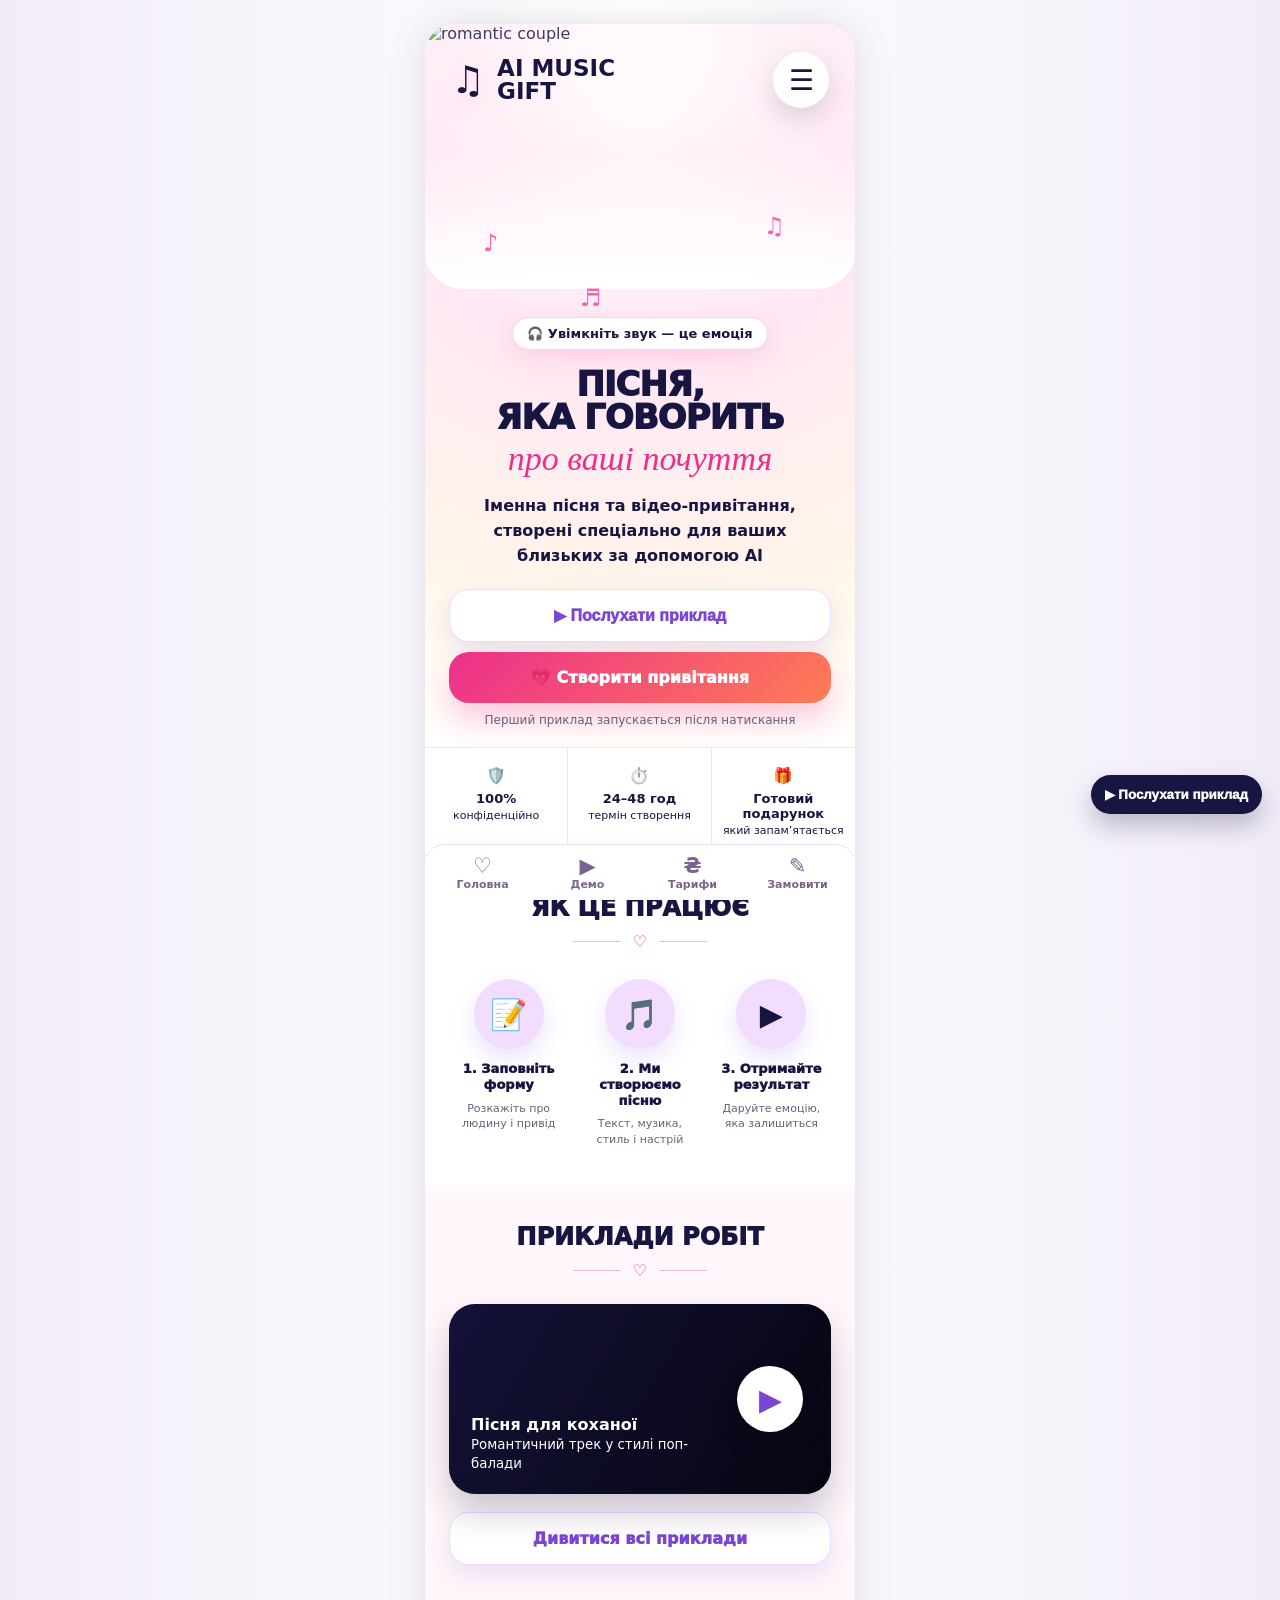
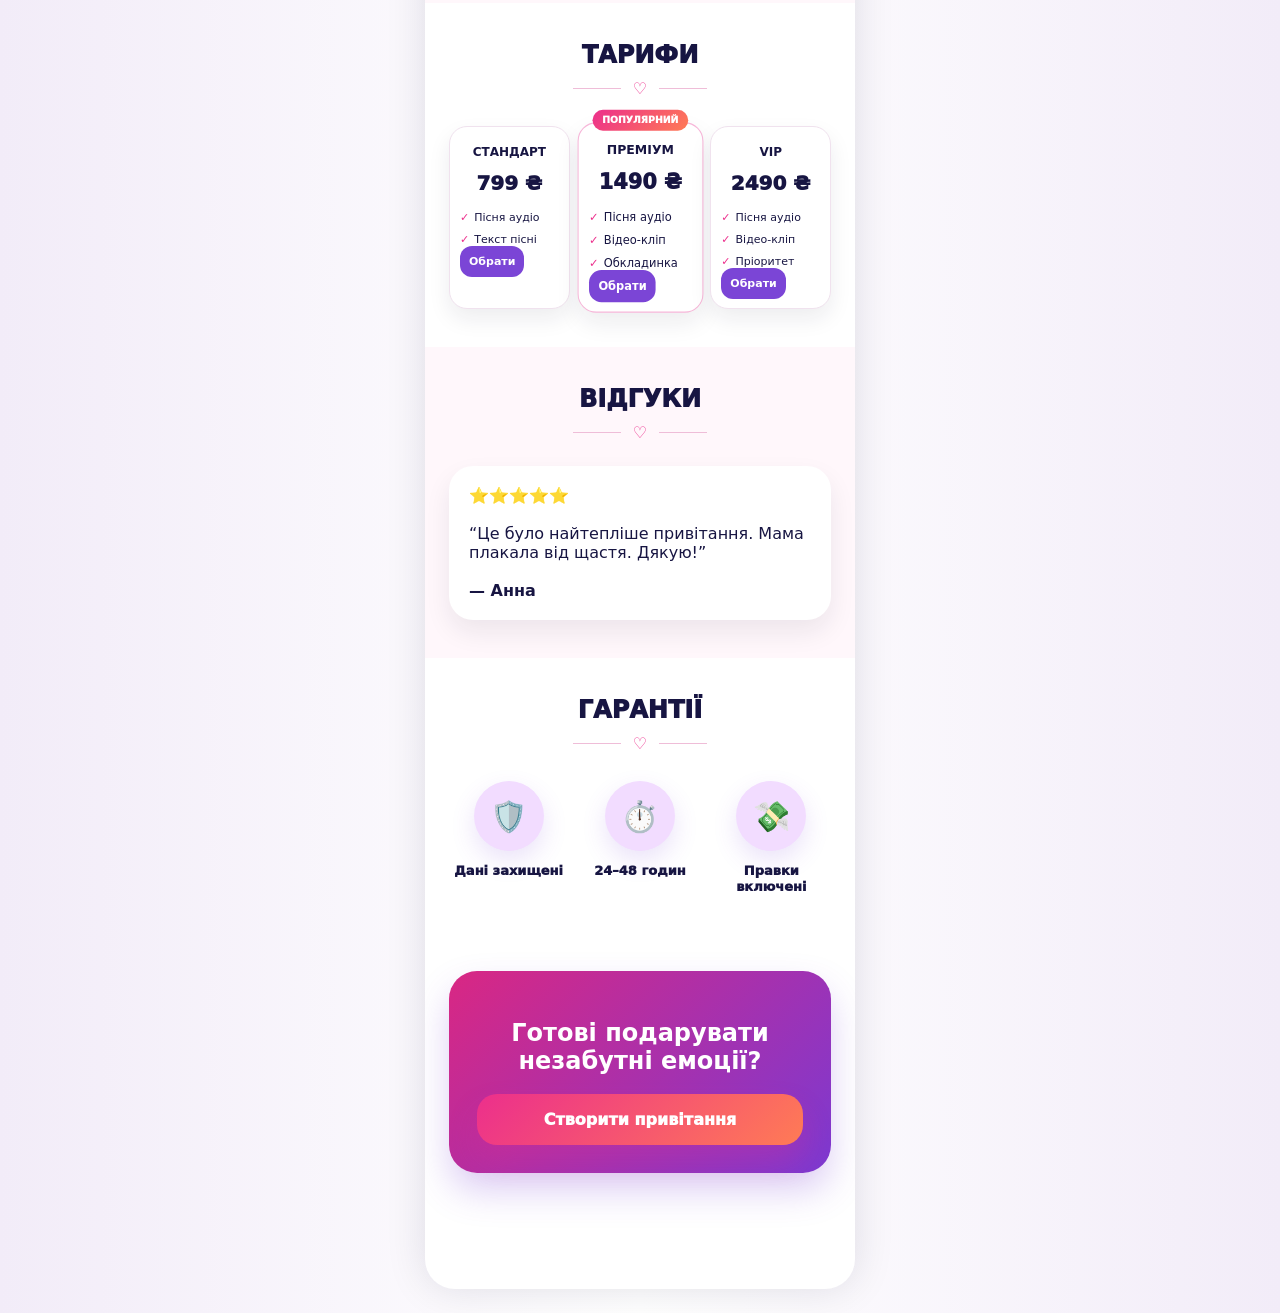
==== index.html @ 791ff34f "Add files via upload" ====
<!doctype html><html lang="uk"><head><meta charset="utf-8"><meta name="viewport" content="width=device-width,initial-scale=1"><title>AI Music Gift — іменні музичні привітання</title><link rel="stylesheet" href="styles.css"></head><body><main class="shell">
<section class="hero"><div class="hero-photo"><img src="https://images.unsplash.com/photo-1516589178581-6cd7833ae3b2?q=80&w=1200&auto=format&fit=crop" alt="romantic couple"></div><div class="top"><div class="logo"><div class="mark">♫</div><div>AI MUSIC<br>GIFT</div></div><button class="menu-btn">☰</button></div><div class="wave"><span class="bar"></span><span class="bar"></span><span class="bar"></span><span class="bar"></span><span class="bar"></span><span class="bar"></span><span class="bar"></span><span class="bar"></span><span class="bar"></span><span class="bar"></span><span class="bar"></span><span class="bar"></span><span class="bar"></span><span class="bar"></span><span class="bar"></span><span class="bar"></span><span class="bar"></span><span class="bar"></span><span class="bar"></span><span class="bar"></span><span class="bar"></span><span class="bar"></span><span class="bar"></span><span class="bar"></span><span class="bar"></span><span class="bar"></span><span class="bar"></span><span class="bar"></span><span class="bar"></span><span class="bar"></span><span class="bar"></span><span class="bar"></span><span class="bar"></span><span class="bar"></span><span class="bar"></span><span class="bar"></span></div><div class="note n1">♪</div><div class="note n2">♫</div><div class="note n3">♬</div><div class="hero-copy"><div class="eyebrow">🎧 Увімкніть звук — це емоція</div><h1>ПІСНЯ,<br>ЯКА ГОВОРИТЬ</h1><div class="script">про ваші почуття</div><p class="lead">Іменна пісня та відео-привітання, створені спеціально для ваших близьких за допомогою AI</p><div class="cta-row"><button class="btn btn-secondary" data-play onclick="playDemo()">▶ Послухати приклад</button><a class="btn btn-primary" href="order.html">💗 Створити привітання</a></div><div class="hint">Перший приклад запускається після натискання</div></div></section>
<section class="benefits"><div class="benefit">🛡️<b>100%</b><span>конфіденційно</span></div><div class="benefit">⏱️<b>24–48 год</b><span>термін створення</span></div><div class="benefit">🎁<b>Готовий подарунок</b><span>який запам’ятається</span></div></section>
<section class="section"><div class="title"><h2>ЯК ЦЕ ПРАЦЮЄ</h2><div class="orn">♡</div></div><div class="steps"><div><div class="icon-bubble">📝</div><div class="small-title">1. Заповніть форму</div><div class="small-text">Розкажіть про людину і привід</div></div><div><div class="icon-bubble">🎵</div><div class="small-title">2. Ми створюємо пісню</div><div class="small-text">Текст, музика, стиль і настрій</div></div><div><div class="icon-bubble">▶️</div><div class="small-title">3. Отримайте результат</div><div class="small-text">Даруйте емоцію, яка залишиться</div></div></div></section>
<section class="section soft"><div class="title"><h2>ПРИКЛАДИ РОБІТ</h2><div class="orn">♡</div></div><div class="demo-card"><div class="demo-img"><button class="play-big" onclick="playDemo()">▶</button><div class="demo-text"><b>Пісня для коханої</b><br><small>Романтичний трек у стилі поп-балади</small></div></div></div><a class="btn btn-secondary" style="margin-top:18px" href="demos.html">Дивитися всі приклади</a></section>
<section class="section"><div class="title"><h2>ТАРИФИ</h2><div class="orn">♡</div></div><div class="cards"><div class="price"><h3>СТАНДАРТ</h3><div class="money">799 ₴</div><ul><li>Пісня аудіо</li><li>Текст пісні</li></ul><a class="mini-btn" href="tariffs.html">Обрати</a></div><div class="price pop"><div class="badge">ПОПУЛЯРНИЙ</div><h3>ПРЕМІУМ</h3><div class="money">1490 ₴</div><ul><li>Пісня аудіо</li><li>Відео-кліп</li><li>Обкладинка</li></ul><a class="mini-btn" href="tariffs.html">Обрати</a></div><div class="price"><h3>VIP</h3><div class="money">2490 ₴</div><ul><li>Пісня аудіо</li><li>Відео-кліп</li><li>Пріоритет</li></ul><a class="mini-btn" href="tariffs.html">Обрати</a></div></div></section>
<section class="section soft"><div class="title"><h2>ВІДГУКИ</h2><div class="orn">♡</div></div><div class="review">⭐️⭐️⭐️⭐️⭐️<br><br>“Це було найтепліше привітання. Мама плакала від щастя. Дякую!”<br><br><b>— Анна</b></div></section>
<section class="section"><div class="title"><h2>ГАРАНТІЇ</h2><div class="orn">♡</div></div><div class="steps"><div><div class="icon-bubble">🛡️</div><div class="small-title">Дані захищені</div></div><div><div class="icon-bubble">⏱️</div><div class="small-title">24–48 годин</div></div><div><div class="icon-bubble">💸</div><div class="small-title">Правки включені</div></div></div></section>
<section class="section"><div class="final"><h2>Готові подарувати незабутні емоції?</h2><a class="btn btn-primary" href="order.html">Створити привітання</a></div></section>
<nav class="bottom-nav"><a href="index.html"><b>♡</b>Головна</a><a href="demos.html"><b>▶</b>Демо</a><a href="tariffs.html"><b>₴</b>Тарифи</a><a href="order.html"><b>✎</b>Замовити</a></nav><button class="speaker" data-play onclick="playDemo()">▶ Послухати приклад</button></main><script src="app.js"></script></body></html>
---- styles.css ----
:root{
  --ink:#171542;--muted:#66617c;--pink:#ec2f8c;--violet:#7b45d6;--orange:#ff7b55;--bg:#fff7fb;--soft:#f6e9ff;
}
*{box-sizing:border-box} body{margin:0;font-family:Inter,system-ui,-apple-system,Segoe UI,Roboto,Arial,sans-serif;background:#f4eef7;color:var(--ink)}
a{text-decoration:none;color:inherit}.shell{max-width:430px;margin:0 auto;background:#fff;min-height:100vh;box-shadow:0 0 40px rgba(20,20,50,.12);position:relative;overflow:hidden;padding-bottom:78px}.top{position:absolute;top:0;left:0;right:0;z-index:5;display:flex;align-items:center;justify-content:space-between;padding:28px 26px}.logo{display:flex;gap:12px;align-items:center;font-weight:900;font-size:23px;line-height:1.02}.logo .mark{font-size:38px;filter:drop-shadow(0 6px 12px rgba(236,47,140,.25))}.menu-btn,.circle-btn{border:0;background:rgba(255,255,255,.92);height:56px;width:56px;border-radius:50%;box-shadow:0 10px 28px rgba(35,20,70,.16);font-size:28px;color:var(--ink)}.hero{position:relative;min-height:620px;overflow:hidden;background:radial-gradient(circle at 50% 10%,#fff 0,#ffe7f4 38%,#fff7e9 76%,#fff 100%)}.hero-photo{height:265px;position:relative;overflow:hidden;border-bottom-left-radius:38px;border-bottom-right-radius:38px}.hero-photo img{width:100%;height:100%;object-fit:cover;object-position:center;display:block;filter:saturate(1.06) contrast(.98)}.hero-photo:after{content:"";position:absolute;inset:0;background:linear-gradient(to bottom,rgba(255,255,255,.15),rgba(255,230,244,.28),#fff 96%)}.hero-copy{position:relative;z-index:3;text-align:center;padding:28px 24px 20px}.eyebrow{display:inline-flex;gap:8px;align-items:center;background:#fff;border:1px solid #f4d4e8;border-radius:999px;padding:8px 14px;font-weight:800;font-size:13px;box-shadow:0 8px 22px rgba(236,47,140,.12)}h1{font-size:34px;line-height:.98;margin:18px 0 0;font-weight:950;letter-spacing:-1px}.script{font-family:Georgia,serif;font-style:italic;font-size:34px;color:var(--pink);line-height:1.05;margin-top:6px}.lead{font-size:16px;line-height:1.55;font-weight:750;margin:18px 0 0}.cta-row{display:grid;grid-template-columns:1fr;gap:10px;margin-top:20px}.btn{border:0;border-radius:20px;padding:16px 18px;font-weight:950;font-size:16px;display:flex;align-items:center;justify-content:center;gap:10px;box-shadow:0 16px 30px rgba(236,47,140,.24);cursor:pointer}.btn-primary{background:linear-gradient(135deg,var(--pink),var(--orange));color:#fff}.btn-secondary{background:#fff;color:var(--violet);border:1px solid #efd9ff;box-shadow:0 10px 24px rgba(123,69,214,.14)}.hint{font-size:12px;color:var(--muted);margin-top:10px}.wave{position:absolute;left:28px;right:28px;top:235px;height:48px;z-index:2;opacity:.65}.bar{display:inline-block;width:3px;margin:0 3px;border-radius:8px;background:linear-gradient(var(--orange),var(--pink));animation:pulse 1.15s ease-in-out infinite;vertical-align:middle}.bar:nth-child(2n){animation-delay:.12s}.bar:nth-child(3n){animation-delay:.22s}.bar:nth-child(4n){animation-delay:.32s}@keyframes pulse{0%,100%{height:12px;opacity:.45}50%{height:44px;opacity:1}}.note{position:absolute;z-index:2;color:var(--pink);font-size:24px;opacity:.72;animation:float 4.8s ease-in-out infinite}.n1{left:58px;top:205px}.n2{right:70px;top:188px;animation-delay:1s}.n3{left:155px;top:260px;animation-delay:1.8s}@keyframes float{0%,100%{transform:translateY(0) rotate(-6deg)}50%{transform:translateY(-18px) rotate(7deg)}}.benefits{display:grid;grid-template-columns:repeat(3,1fr);border-top:1px solid #f3e3ee;border-bottom:1px solid #f3e3ee;background:#fff}.benefit{text-align:center;padding:18px 8px;border-right:1px solid #f3e3ee}.benefit:last-child{border-right:0}.benefit b{display:block;font-size:13px;margin-top:6px}.benefit span{display:block;font-size:11px;line-height:1.25;margin-top:3px}.section{padding:38px 24px}.soft{background:var(--bg)}.title{text-align:center}.title h2{font-size:24px;margin:0;font-weight:950}.orn{display:flex;align-items:center;justify-content:center;gap:12px;color:var(--pink);margin-top:10px}.orn:before,.orn:after{content:"";height:1px;width:48px;background:#efbdd8}.steps{display:grid;grid-template-columns:repeat(3,1fr);gap:12px;margin-top:28px;text-align:center}.icon-bubble{width:70px;height:70px;border-radius:50%;display:flex;align-items:center;justify-content:center;background:#f2dcff;margin:0 auto 12px;font-size:30px;box-shadow:0 10px 24px rgba(123,69,214,.15)}.small-title{font-size:13px;font-weight:950;line-height:1.2}.small-text{font-size:11px;line-height:1.42;color:var(--muted);margin-top:8px}.demo-card{margin-top:24px;border-radius:26px;overflow:hidden;background:#171542;color:#fff;box-shadow:0 18px 34px rgba(20,20,50,.22);position:relative}.demo-img{height:190px;background:linear-gradient(120deg,rgba(0,0,0,.15),rgba(0,0,0,.75)),url('https://images.unsplash.com/photo-1519741497674-611481863552?q=80&w=1200&auto=format&fit=crop');background-size:cover;background-position:center;position:relative}.play-big{position:absolute;right:28px;top:62px;height:66px;width:66px;border:0;border-radius:50%;background:#fff;color:var(--violet);font-size:30px;box-shadow:0 12px 25px rgba(0,0,0,.22)}.demo-text{position:absolute;left:22px;right:110px;bottom:22px}.cards{display:grid;grid-template-columns:repeat(3,1fr);gap:10px;margin-top:28px}.price{position:relative;background:#fff;border:1px solid #f0e2ee;border-radius:18px;padding:18px 10px;box-shadow:0 10px 22px rgba(20,20,50,.08);font-size:11px}.price.pop{transform:scale(1.04);border-color:#f7b7d9}.badge{position:absolute;top:-13px;left:50%;transform:translateX(-50%);background:linear-gradient(135deg,var(--pink),var(--orange));color:#fff;border-radius:999px;padding:5px 9px;font-size:9px;font-weight:950}.price h3{font-size:12px;text-align:center;margin:0 0 12px}.money{text-align:center;font-weight:950;font-size:20px;margin-bottom:16px}.price ul{padding:0;margin:0;list-style:none}.price li{margin:9px 0}.price li:before{content:'✓';color:var(--pink);font-weight:900;margin-right:5px}.mini-btn{width:100%;border:0;border-radius:12px;background:var(--violet);color:#fff;padding:9px;margin-top:14px;font-weight:850}.review{background:#fff;border-radius:24px;padding:20px;box-shadow:0 12px 26px rgba(20,20,50,.08);margin-top:24px}.final{border-radius:28px;background:linear-gradient(135deg,#d92783,#7c39d1);color:#fff;text-align:center;padding:28px;box-shadow:0 18px 35px rgba(123,69,214,.25)}.bottom-nav{position:fixed;left:50%;bottom:0;transform:translateX(-50%);width:min(430px,100%);display:grid;grid-template-columns:repeat(4,1fr);gap:2px;background:rgba(255,255,255,.94);backdrop-filter:blur(12px);border-top:1px solid #f0d9e8;z-index:10;padding:9px 6px}.bottom-nav a{text-align:center;color:#7b638f;font-size:11px;font-weight:800}.bottom-nav b{display:block;font-size:21px}.page-head{padding:26px 22px 16px;background:linear-gradient(135deg,#fff,#fff0f7);border-bottom:1px solid #f4dce9}.back{display:inline-flex;align-items:center;gap:8px;font-weight:950;color:var(--violet);margin-bottom:16px}.page-title{font-size:28px;line-height:1.05;font-weight:950;margin:0}.form{padding:24px}.field{margin-bottom:16px}.label{display:block;font-weight:900;margin-bottom:8px}.input,.select,.textarea{width:100%;border:1px solid #ecd8e8;border-radius:18px;padding:15px;background:#fff;font-size:15px;color:var(--ink);outline:none}.textarea{min-height:96px;resize:vertical}.option-grid{display:grid;grid-template-columns:1fr 1fr;gap:12px}.option{border:1px solid #efd9ff;border-radius:20px;padding:18px;background:#fff;box-shadow:0 8px 20px rgba(20,20,50,.06);font-weight:900}.option:hover,.option:focus{border-color:var(--pink)}.upload-box{border:2px dashed #e5c6ec;border-radius:24px;background:#fff7fb;padding:30px;text-align:center}.pay-box{background:#fff;border-radius:24px;padding:22px;box-shadow:0 12px 26px rgba(20,20,50,.08);margin:18px 0}.success{min-height:100vh;display:flex;align-items:center;justify-content:center;text-align:center;padding:34px}.success-card{background:#fff;border-radius:30px;padding:34px 24px;box-shadow:0 18px 34px rgba(20,20,50,.12)}.speaker{position:fixed;right:18px;bottom:86px;z-index:20;border:0;background:#171542;color:#fff;border-radius:999px;padding:12px 14px;font-weight:950;box-shadow:0 12px 25px rgba(23,21,66,.25)}
@media(min-width:760px){body{background:linear-gradient(90deg,#f2ecf8,#fff,#f2ecf8)}.shell{margin:24px auto;border-radius:30px;min-height:calc(100vh - 48px)}.bottom-nav{border-radius:20px 20px 0 0}.hero{min-height:600px}}
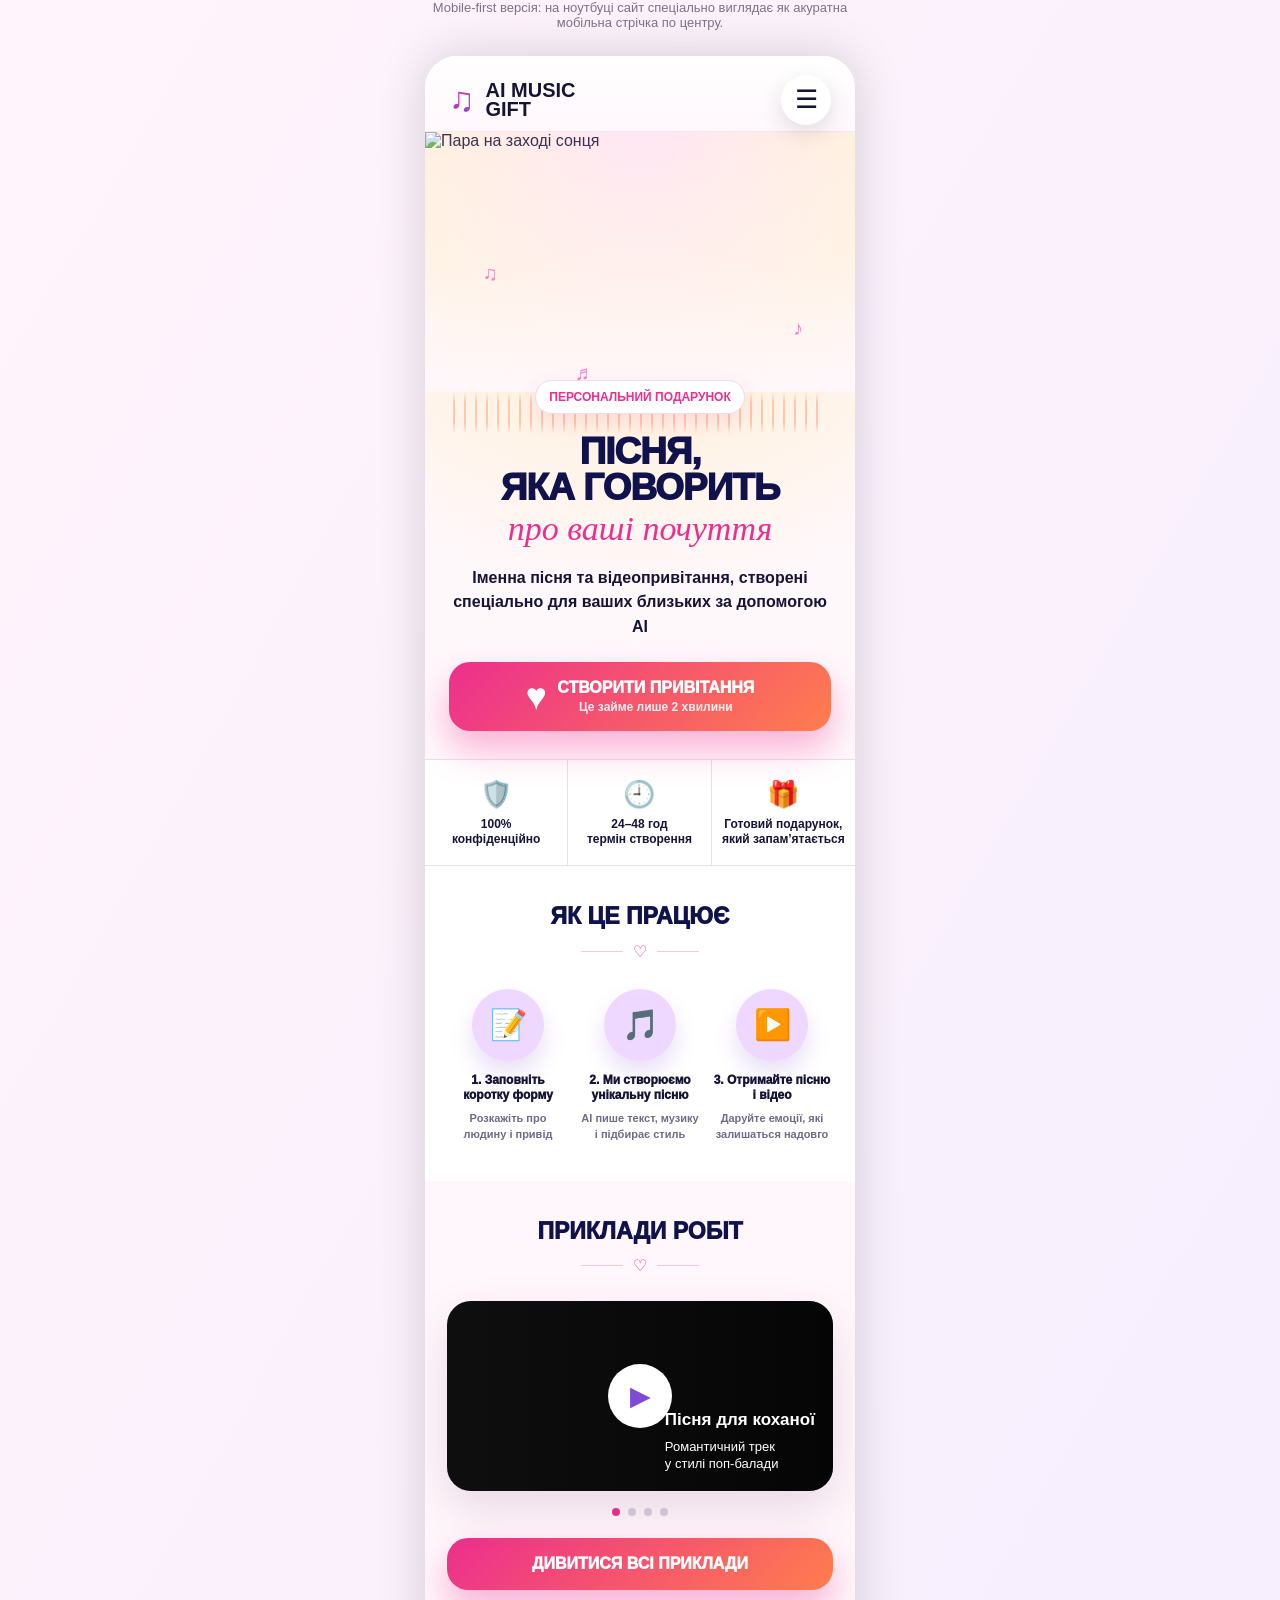
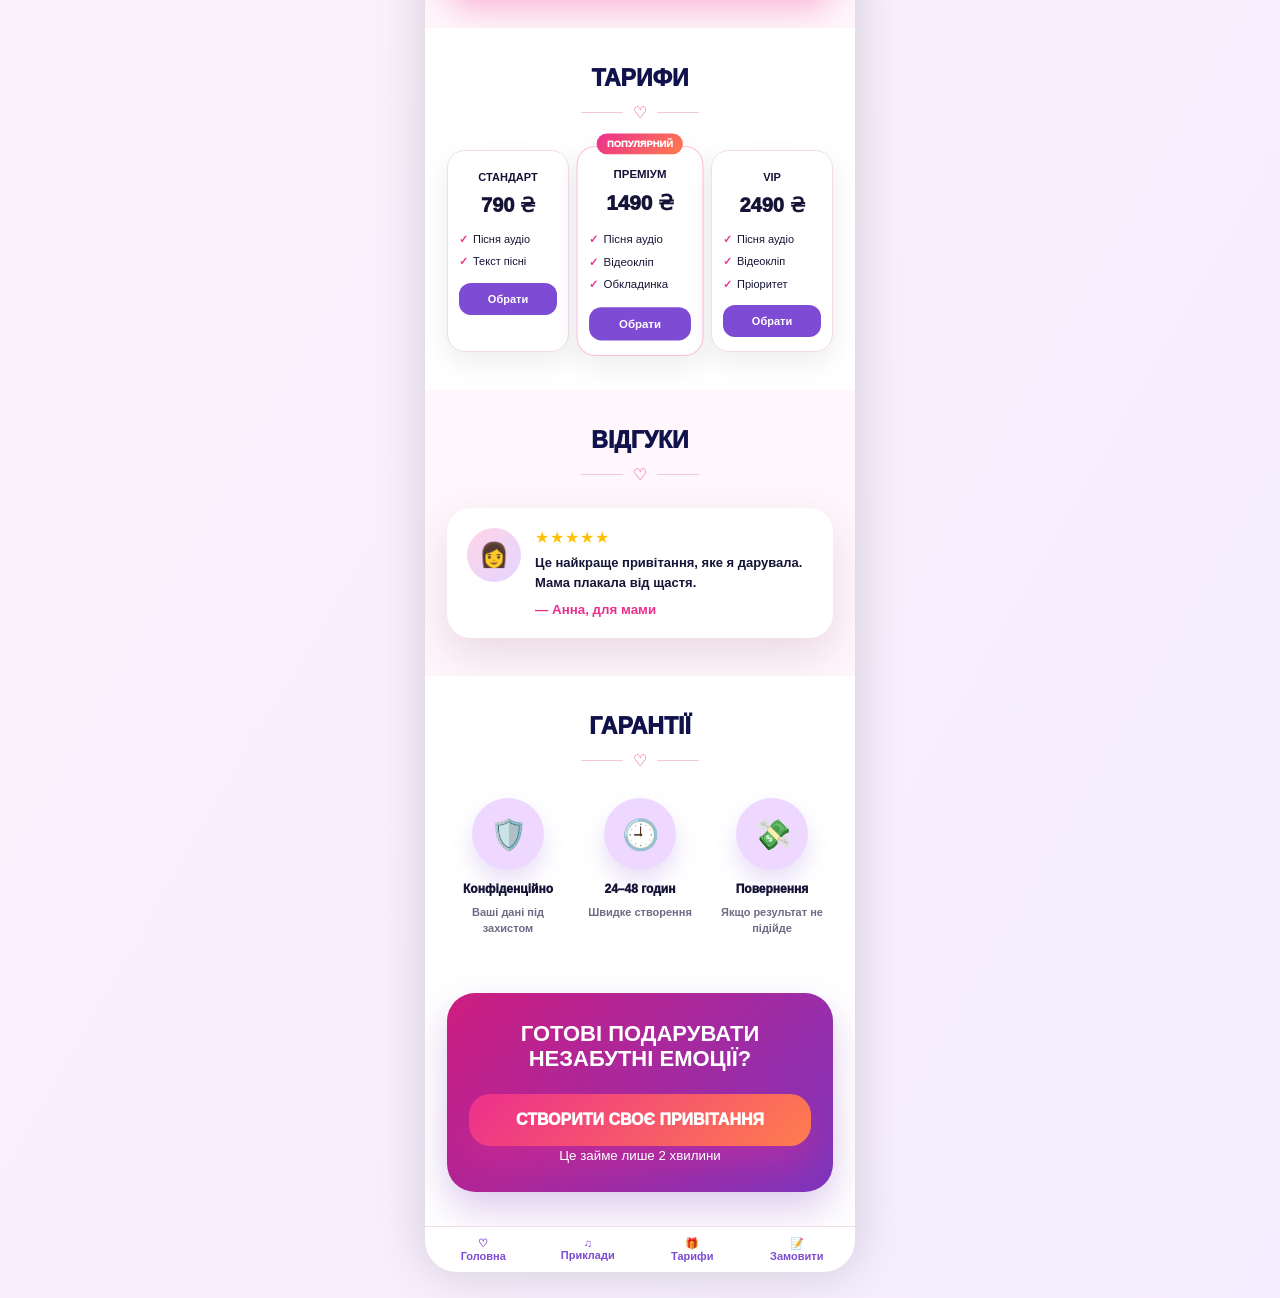
==== commit fd3229d1: "Add files via upload" ====
--- a/index.html
+++ b/index.html
@@ -1,10 +1 @@
-<!doctype html><html lang="uk"><head><meta charset="utf-8"><meta name="viewport" content="width=device-width,initial-scale=1"><title>AI Music Gift — іменні музичні привітання</title><link rel="stylesheet" href="styles.css"></head><body><main class="shell">
-<section class="hero"><div class="hero-photo"><img src="https://images.unsplash.com/photo-1516589178581-6cd7833ae3b2?q=80&w=1200&auto=format&fit=crop" alt="romantic couple"></div><div class="top"><div class="logo"><div class="mark">♫</div><div>AI MUSIC<br>GIFT</div></div><button class="menu-btn">☰</button></div><div class="wave"><span class="bar"></span><span class="bar"></span><span class="bar"></span><span class="bar"></span><span class="bar"></span><span class="bar"></span><span class="bar"></span><span class="bar"></span><span class="bar"></span><span class="bar"></span><span class="bar"></span><span class="bar"></span><span class="bar"></span><span class="bar"></span><span class="bar"></span><span class="bar"></span><span class="bar"></span><span class="bar"></span><span class="bar"></span><span class="bar"></span><span class="bar"></span><span class="bar"></span><span class="bar"></span><span class="bar"></span><span class="bar"></span><span class="bar"></span><span class="bar"></span><span class="bar"></span><span class="bar"></span><span class="bar"></span><span class="bar"></span><span class="bar"></span><span class="bar"></span><span class="bar"></span><span class="bar"></span><span class="bar"></span></div><div class="note n1">♪</div><div class="note n2">♫</div><div class="note n3">♬</div><div class="hero-copy"><div class="eyebrow">🎧 Увімкніть звук — це емоція</div><h1>ПІСНЯ,<br>ЯКА ГОВОРИТЬ</h1><div class="script">про ваші почуття</div><p class="lead">Іменна пісня та відео-привітання, створені спеціально для ваших близьких за допомогою AI</p><div class="cta-row"><button class="btn btn-secondary" data-play onclick="playDemo()">▶ Послухати приклад</button><a class="btn btn-primary" href="order.html">💗 Створити привітання</a></div><div class="hint">Перший приклад запускається після натискання</div></div></section>
-<section class="benefits"><div class="benefit">🛡️<b>100%</b><span>конфіденційно</span></div><div class="benefit">⏱️<b>24–48 год</b><span>термін створення</span></div><div class="benefit">🎁<b>Готовий подарунок</b><span>який запам’ятається</span></div></section>
-<section class="section"><div class="title"><h2>ЯК ЦЕ ПРАЦЮЄ</h2><div class="orn">♡</div></div><div class="steps"><div><div class="icon-bubble">📝</div><div class="small-title">1. Заповніть форму</div><div class="small-text">Розкажіть про людину і привід</div></div><div><div class="icon-bubble">🎵</div><div class="small-title">2. Ми створюємо пісню</div><div class="small-text">Текст, музика, стиль і настрій</div></div><div><div class="icon-bubble">▶️</div><div class="small-title">3. Отримайте результат</div><div class="small-text">Даруйте емоцію, яка залишиться</div></div></div></section>
-<section class="section soft"><div class="title"><h2>ПРИКЛАДИ РОБІТ</h2><div class="orn">♡</div></div><div class="demo-card"><div class="demo-img"><button class="play-big" onclick="playDemo()">▶</button><div class="demo-text"><b>Пісня для коханої</b><br><small>Романтичний трек у стилі поп-балади</small></div></div></div><a class="btn btn-secondary" style="margin-top:18px" href="demos.html">Дивитися всі приклади</a></section>
-<section class="section"><div class="title"><h2>ТАРИФИ</h2><div class="orn">♡</div></div><div class="cards"><div class="price"><h3>СТАНДАРТ</h3><div class="money">799 ₴</div><ul><li>Пісня аудіо</li><li>Текст пісні</li></ul><a class="mini-btn" href="tariffs.html">Обрати</a></div><div class="price pop"><div class="badge">ПОПУЛЯРНИЙ</div><h3>ПРЕМІУМ</h3><div class="money">1490 ₴</div><ul><li>Пісня аудіо</li><li>Відео-кліп</li><li>Обкладинка</li></ul><a class="mini-btn" href="tariffs.html">Обрати</a></div><div class="price"><h3>VIP</h3><div class="money">2490 ₴</div><ul><li>Пісня аудіо</li><li>Відео-кліп</li><li>Пріоритет</li></ul><a class="mini-btn" href="tariffs.html">Обрати</a></div></div></section>
-<section class="section soft"><div class="title"><h2>ВІДГУКИ</h2><div class="orn">♡</div></div><div class="review">⭐️⭐️⭐️⭐️⭐️<br><br>“Це було найтепліше привітання. Мама плакала від щастя. Дякую!”<br><br><b>— Анна</b></div></section>
-<section class="section"><div class="title"><h2>ГАРАНТІЇ</h2><div class="orn">♡</div></div><div class="steps"><div><div class="icon-bubble">🛡️</div><div class="small-title">Дані захищені</div></div><div><div class="icon-bubble">⏱️</div><div class="small-title">24–48 годин</div></div><div><div class="icon-bubble">💸</div><div class="small-title">Правки включені</div></div></div></section>
-<section class="section"><div class="final"><h2>Готові подарувати незабутні емоції?</h2><a class="btn btn-primary" href="order.html">Створити привітання</a></div></section>
-<nav class="bottom-nav"><a href="index.html"><b>♡</b>Головна</a><a href="demos.html"><b>▶</b>Демо</a><a href="tariffs.html"><b>₴</b>Тарифи</a><a href="order.html"><b>✎</b>Замовити</a></nav><button class="speaker" data-play onclick="playDemo()">▶ Послухати приклад</button></main><script src="app.js"></script></body></html>
+<!doctype html><html lang="uk"><head><meta charset="utf-8"><meta name="viewport" content="width=device-width,initial-scale=1"><title>AI Music Gift — іменні музичні привітання</title><link rel="stylesheet" href="styles.css"></head><body><div class="desktop-note">Mobile-first версія: на ноутбуці сайт спеціально виглядає як акуратна мобільна стрічка по центру.</div><main class="phone"><header class="topbar"><a class="brand" href="index.html"><span class="note">♫</span><span>AI MUSIC<br>GIFT</span></a><button class="menu">☰</button></header><section class="hero"><div class="hero-img"><img src="https://images.unsplash.com/photo-1516589178581-6cd7833ae3b2?q=80&w=1200&auto=format&fit=crop" alt="Пара на заході сонця"></div><div class="wave"></div><span class="music m1">♫</span><span class="music m2">♪</span><span class="music m3">♬</span><div class="hero-content"><span class="kicker">персональний подарунок</span><h1 class="h1">ПІСНЯ,<br>ЯКА ГОВОРИТЬ</h1><div class="script">про ваші почуття</div><p class="subtitle">Іменна пісня та відеопривітання, створені спеціально для ваших близьких за допомогою AI</p><a class="cta" href="order.html"><span class="heart">♥</span><span>Створити привітання<small>Це займе лише 2 хвилини</small></span></a></div></section><section class="benefits"><div class="benefit"><span class="ico">🛡️</span><b>100%</b><br>конфіденційно</div><div class="benefit"><span class="ico">🕘</span><b>24–48 год</b><br>термін створення</div><div class="benefit"><span class="ico">🎁</span><b>Готовий подарунок,</b><br>який запам’ятається</div></section><section class="section"><h2 class="title">ЯК ЦЕ ПРАЦЮЄ</h2><div class="divider">♡</div><div class="steps"><div class="step"><div class="bubble">📝</div><h3>1. Заповніть коротку форму</h3><p>Розкажіть про людину і привід</p></div><div class="step"><div class="bubble">🎵</div><h3>2. Ми створюємо унікальну пісню</h3><p>AI пише текст, музику і підбирає стиль</p></div><div class="step"><div class="bubble">▶️</div><h3>3. Отримайте пісню і відео</h3><p>Даруйте емоції, які залишаться надовго</p></div></div></section><section class="section alt"><h2 class="title">ПРИКЛАДИ РОБІТ</h2><div class="divider">♡</div><div class="video-card"><div class="video-thumb" style="background-image:url('https://images.unsplash.com/photo-1519741497674-611481863552?q=80&w=1200&auto=format&fit=crop')"><button class="play">▶</button><div class="video-text"><b>Пісня для коханої</b><span>Романтичний трек<br>у стилі поп-балади</span></div></div></div><div class="dots"><span></span><span></span><span></span><span></span></div><a class="cta" href="demos.html">Дивитися всі приклади</a></section><section class="section"><h2 class="title">ТАРИФИ</h2><div class="divider">♡</div><div class="cards3"><div class="price"><h3>СТАНДАРТ</h3><div class="amount">790 ₴</div><ul><li>Пісня аудіо</li><li>Текст пісні</li></ul><a class="select" href="tariffs.html">Обрати</a></div><div class="price pop"><div class="badge">ПОПУЛЯРНИЙ</div><h3>ПРЕМІУМ</h3><div class="amount">1490 ₴</div><ul><li>Пісня аудіо</li><li>Відеокліп</li><li>Обкладинка</li></ul><a class="select" href="tariffs.html">Обрати</a></div><div class="price"><h3>VIP</h3><div class="amount">2490 ₴</div><ul><li>Пісня аудіо</li><li>Відеокліп</li><li>Пріоритет</li></ul><a class="select" href="tariffs.html">Обрати</a></div></div></section><section class="section alt"><h2 class="title">ВІДГУКИ</h2><div class="divider">♡</div><div class="review"><div class="avatar">👩</div><div><div class="stars">★★★★★</div><p>Це найкраще привітання, яке я дарувала. Мама плакала від щастя.</p><small>— Анна, для мами</small></div></div></section><section class="section"><h2 class="title">ГАРАНТІЇ</h2><div class="divider">♡</div><div class="steps"><div class="step"><div class="bubble">🛡️</div><h3>Конфіденційно</h3><p>Ваші дані під захистом</p></div><div class="step"><div class="bubble">🕘</div><h3>24–48 годин</h3><p>Швидке створення</p></div><div class="step"><div class="bubble">💸</div><h3>Повернення</h3><p>Якщо результат не підійде</p></div></div></section><section class="final"><div class="final-card"><h2>Готові подарувати незабутні емоції?</h2><a class="cta" href="order.html">Створити своє привітання</a><small>Це займе лише 2 хвилини</small></div></section><nav class="bottomnav"><a href="index.html">♡<br>Головна</a><a href="demos.html">♫<br>Приклади</a><a href="tariffs.html">🎁<br>Тарифи</a><a href="order.html">📝<br>Замовити</a></nav></main></body></html>
--- a/styles.css
+++ b/styles.css
@@ -1,6 +1,14 @@
 :root{
-  --ink:#171542;--muted:#66617c;--pink:#ec2f8c;--violet:#7b45d6;--orange:#ff7b55;--bg:#fff7fb;--soft:#f6e9ff;
+  --bg:#fff7fb;
+  --card:#ffffff;
+  --text:#151436;
+  --muted:#6f6a86;
+  --pink:#ec2f8d;
+  --pink2:#ff6d8f;
+  --purple:#7d4bd4;
+  --orange:#ff7d4d;
+  --soft:#f7e8ff;
+  --line:#f0ddea;
+  --shadow:0 18px 45px rgba(112,44,105,.15);
 }
-*{box-sizing:border-box} body{margin:0;font-family:Inter,system-ui,-apple-system,Segoe UI,Roboto,Arial,sans-serif;background:#f4eef7;color:var(--ink)}
-a{text-decoration:none;color:inherit}.shell{max-width:430px;margin:0 auto;background:#fff;min-height:100vh;box-shadow:0 0 40px rgba(20,20,50,.12);position:relative;overflow:hidden;padding-bottom:78px}.top{position:absolute;top:0;left:0;right:0;z-index:5;display:flex;align-items:center;justify-content:space-between;padding:28px 26px}.logo{display:flex;gap:12px;align-items:center;font-weight:900;font-size:23px;line-height:1.02}.logo .mark{font-size:38px;filter:drop-shadow(0 6px 12px rgba(236,47,140,.25))}.menu-btn,.circle-btn{border:0;background:rgba(255,255,255,.92);height:56px;width:56px;border-radius:50%;box-shadow:0 10px 28px rgba(35,20,70,.16);font-size:28px;color:var(--ink)}.hero{position:relative;min-height:620px;overflow:hidden;background:radial-gradient(circle at 50% 10%,#fff 0,#ffe7f4 38%,#fff7e9 76%,#fff 100%)}.hero-photo{height:265px;position:relative;overflow:hidden;border-bottom-left-radius:38px;border-bottom-right-radius:38px}.hero-photo img{width:100%;height:100%;object-fit:cover;object-position:center;display:block;filter:saturate(1.06) contrast(.98)}.hero-photo:after{content:"";position:absolute;inset:0;background:linear-gradient(to bottom,rgba(255,255,255,.15),rgba(255,230,244,.28),#fff 96%)}.hero-copy{position:relative;z-index:3;text-align:center;padding:28px 24px 20px}.eyebrow{display:inline-flex;gap:8px;align-items:center;background:#fff;border:1px solid #f4d4e8;border-radius:999px;padding:8px 14px;font-weight:800;font-size:13px;box-shadow:0 8px 22px rgba(236,47,140,.12)}h1{font-size:34px;line-height:.98;margin:18px 0 0;font-weight:950;letter-spacing:-1px}.script{font-family:Georgia,serif;font-style:italic;font-size:34px;color:var(--pink);line-height:1.05;margin-top:6px}.lead{font-size:16px;line-height:1.55;font-weight:750;margin:18px 0 0}.cta-row{display:grid;grid-template-columns:1fr;gap:10px;margin-top:20px}.btn{border:0;border-radius:20px;padding:16px 18px;font-weight:950;font-size:16px;display:flex;align-items:center;justify-content:center;gap:10px;box-shadow:0 16px 30px rgba(236,47,140,.24);cursor:pointer}.btn-primary{background:linear-gradient(135deg,var(--pink),var(--orange));color:#fff}.btn-secondary{background:#fff;color:var(--violet);border:1px solid #efd9ff;box-shadow:0 10px 24px rgba(123,69,214,.14)}.hint{font-size:12px;color:var(--muted);margin-top:10px}.wave{position:absolute;left:28px;right:28px;top:235px;height:48px;z-index:2;opacity:.65}.bar{display:inline-block;width:3px;margin:0 3px;border-radius:8px;background:linear-gradient(var(--orange),var(--pink));animation:pulse 1.15s ease-in-out infinite;vertical-align:middle}.bar:nth-child(2n){animation-delay:.12s}.bar:nth-child(3n){animation-delay:.22s}.bar:nth-child(4n){animation-delay:.32s}@keyframes pulse{0%,100%{height:12px;opacity:.45}50%{height:44px;opacity:1}}.note{position:absolute;z-index:2;color:var(--pink);font-size:24px;opacity:.72;animation:float 4.8s ease-in-out infinite}.n1{left:58px;top:205px}.n2{right:70px;top:188px;animation-delay:1s}.n3{left:155px;top:260px;animation-delay:1.8s}@keyframes float{0%,100%{transform:translateY(0) rotate(-6deg)}50%{transform:translateY(-18px) rotate(7deg)}}.benefits{display:grid;grid-template-columns:repeat(3,1fr);border-top:1px solid #f3e3ee;border-bottom:1px solid #f3e3ee;background:#fff}.benefit{text-align:center;padding:18px 8px;border-right:1px solid #f3e3ee}.benefit:last-child{border-right:0}.benefit b{display:block;font-size:13px;margin-top:6px}.benefit span{display:block;font-size:11px;line-height:1.25;margin-top:3px}.section{padding:38px 24px}.soft{background:var(--bg)}.title{text-align:center}.title h2{font-size:24px;margin:0;font-weight:950}.orn{display:flex;align-items:center;justify-content:center;gap:12px;color:var(--pink);margin-top:10px}.orn:before,.orn:after{content:"";height:1px;width:48px;background:#efbdd8}.steps{display:grid;grid-template-columns:repeat(3,1fr);gap:12px;margin-top:28px;text-align:center}.icon-bubble{width:70px;height:70px;border-radius:50%;display:flex;align-items:center;justify-content:center;background:#f2dcff;margin:0 auto 12px;font-size:30px;box-shadow:0 10px 24px rgba(123,69,214,.15)}.small-title{font-size:13px;font-weight:950;line-height:1.2}.small-text{font-size:11px;line-height:1.42;color:var(--muted);margin-top:8px}.demo-card{margin-top:24px;border-radius:26px;overflow:hidden;background:#171542;color:#fff;box-shadow:0 18px 34px rgba(20,20,50,.22);position:relative}.demo-img{height:190px;background:linear-gradient(120deg,rgba(0,0,0,.15),rgba(0,0,0,.75)),url('https://images.unsplash.com/photo-1519741497674-611481863552?q=80&w=1200&auto=format&fit=crop');background-size:cover;background-position:center;position:relative}.play-big{position:absolute;right:28px;top:62px;height:66px;width:66px;border:0;border-radius:50%;background:#fff;color:var(--violet);font-size:30px;box-shadow:0 12px 25px rgba(0,0,0,.22)}.demo-text{position:absolute;left:22px;right:110px;bottom:22px}.cards{display:grid;grid-template-columns:repeat(3,1fr);gap:10px;margin-top:28px}.price{position:relative;background:#fff;border:1px solid #f0e2ee;border-radius:18px;padding:18px 10px;box-shadow:0 10px 22px rgba(20,20,50,.08);font-size:11px}.price.pop{transform:scale(1.04);border-color:#f7b7d9}.badge{position:absolute;top:-13px;left:50%;transform:translateX(-50%);background:linear-gradient(135deg,var(--pink),var(--orange));color:#fff;border-radius:999px;padding:5px 9px;font-size:9px;font-weight:950}.price h3{font-size:12px;text-align:center;margin:0 0 12px}.money{text-align:center;font-weight:950;font-size:20px;margin-bottom:16px}.price ul{padding:0;margin:0;list-style:none}.price li{margin:9px 0}.price li:before{content:'✓';color:var(--pink);font-weight:900;margin-right:5px}.mini-btn{width:100%;border:0;border-radius:12px;background:var(--violet);color:#fff;padding:9px;margin-top:14px;font-weight:850}.review{background:#fff;border-radius:24px;padding:20px;box-shadow:0 12px 26px rgba(20,20,50,.08);margin-top:24px}.final{border-radius:28px;background:linear-gradient(135deg,#d92783,#7c39d1);color:#fff;text-align:center;padding:28px;box-shadow:0 18px 35px rgba(123,69,214,.25)}.bottom-nav{position:fixed;left:50%;bottom:0;transform:translateX(-50%);width:min(430px,100%);display:grid;grid-template-columns:repeat(4,1fr);gap:2px;background:rgba(255,255,255,.94);backdrop-filter:blur(12px);border-top:1px solid #f0d9e8;z-index:10;padding:9px 6px}.bottom-nav a{text-align:center;color:#7b638f;font-size:11px;font-weight:800}.bottom-nav b{display:block;font-size:21px}.page-head{padding:26px 22px 16px;background:linear-gradient(135deg,#fff,#fff0f7);border-bottom:1px solid #f4dce9}.back{display:inline-flex;align-items:center;gap:8px;font-weight:950;color:var(--violet);margin-bottom:16px}.page-title{font-size:28px;line-height:1.05;font-weight:950;margin:0}.form{padding:24px}.field{margin-bottom:16px}.label{display:block;font-weight:900;margin-bottom:8px}.input,.select,.textarea{width:100%;border:1px solid #ecd8e8;border-radius:18px;padding:15px;background:#fff;font-size:15px;color:var(--ink);outline:none}.textarea{min-height:96px;resize:vertical}.option-grid{display:grid;grid-template-columns:1fr 1fr;gap:12px}.option{border:1px solid #efd9ff;border-radius:20px;padding:18px;background:#fff;box-shadow:0 8px 20px rgba(20,20,50,.06);font-weight:900}.option:hover,.option:focus{border-color:var(--pink)}.upload-box{border:2px dashed #e5c6ec;border-radius:24px;background:#fff7fb;padding:30px;text-align:center}.pay-box{background:#fff;border-radius:24px;padding:22px;box-shadow:0 12px 26px rgba(20,20,50,.08);margin:18px 0}.success{min-height:100vh;display:flex;align-items:center;justify-content:center;text-align:center;padding:34px}.success-card{background:#fff;border-radius:30px;padding:34px 24px;box-shadow:0 18px 34px rgba(20,20,50,.12)}.speaker{position:fixed;right:18px;bottom:86px;z-index:20;border:0;background:#171542;color:#fff;border-radius:999px;padding:12px 14px;font-weight:950;box-shadow:0 12px 25px rgba(23,21,66,.25)}
-@media(min-width:760px){body{background:linear-gradient(90deg,#f2ecf8,#fff,#f2ecf8)}.shell{margin:24px auto;border-radius:30px;min-height:calc(100vh - 48px)}.bottom-nav{border-radius:20px 20px 0 0}.hero{min-height:600px}}
+*{box-sizing:border-box}html{scroll-behavior:smooth}body{margin:0;background:#f3eef4;color:var(--text);font-family:Inter,Arial,sans-serif}.phone{width:100%;max-width:430px;margin:0 auto;background:var(--bg);min-height:100vh;box-shadow:0 0 50px rgba(0,0,0,.16);overflow:hidden}.topbar{height:76px;padding:22px 24px 10px;display:flex;align-items:center;justify-content:space-between;background:linear-gradient(180deg,#fff,#fff8fc);position:sticky;top:0;z-index:20;border-bottom:1px solid rgba(240,221,234,.75)}.brand{display:flex;align-items:center;gap:11px;text-decoration:none;color:var(--text);font-weight:900;line-height:.95;font-size:20px}.brand .note{font-size:34px;background:linear-gradient(135deg,var(--pink),var(--purple));-webkit-background-clip:text;color:transparent}.menu{width:50px;height:50px;border:none;border-radius:50%;background:#fff;box-shadow:0 8px 24px rgba(0,0,0,.12);font-size:26px;color:var(--text)}.hero{position:relative;min-height:590px;padding:0 24px 28px;background:radial-gradient(circle at 50% 0%,#ffe5f3 0,#fff1dc 36%,#fff8fb 70%)}.hero-img{height:260px;margin:0 -24px;position:relative;overflow:hidden}.hero-img img{width:100%;height:100%;object-fit:cover;object-position:center 45%;filter:saturate(1.04);opacity:.92}.hero-img:after{content:"";position:absolute;inset:0;background:linear-gradient(180deg,rgba(255,255,255,.05),rgba(255,247,251,.32),var(--bg));}.wave{position:absolute;left:28px;right:28px;top:260px;height:42px;opacity:.5;background:repeating-linear-gradient(90deg,rgba(255,125,77,.75) 0 2px,transparent 2px 11px);mask-image:linear-gradient(180deg,transparent 0,#000 25%,#000 75%,transparent 100%)}.music{position:absolute;color:#e952a8;font-size:20px;opacity:.7}.m1{top:130px;left:58px}.m2{top:185px;right:52px}.m3{top:230px;left:150px}.hero-content{position:relative;text-align:center;margin-top:-12px}.kicker{display:inline-flex;gap:7px;align-items:center;background:#fff;border:1px solid var(--line);box-shadow:0 8px 22px rgba(236,47,141,.12);border-radius:999px;padding:9px 13px;color:var(--pink);font-size:12px;font-weight:800;text-transform:uppercase}.h1{margin:20px 0 0;font-size:37px;line-height:.98;letter-spacing:-1px;font-weight:950;color:#10124b}.script{font-family:Georgia,serif;font-style:italic;font-size:34px;line-height:1;color:var(--pink);margin-top:5px}.subtitle{font-size:16px;line-height:1.55;font-weight:750;margin:20px 0 0}.cta{display:flex;align-items:center;justify-content:center;gap:12px;text-decoration:none;width:100%;margin:22px 0 0;border:none;border-radius:21px;padding:17px 18px;background:linear-gradient(135deg,var(--pink),var(--orange));color:#fff;box-shadow:0 18px 35px rgba(236,47,141,.35);font-weight:950;text-transform:uppercase;font-size:16px}.cta small{display:block;text-transform:none;font-weight:600;opacity:.9;font-size:12px;margin-top:3px}.cta .heart{font-size:33px;line-height:1}.benefits{display:grid;grid-template-columns:repeat(3,1fr);background:#fff;border-top:1px solid var(--line);border-bottom:1px solid var(--line)}.benefit{padding:18px 8px;text-align:center;border-right:1px solid var(--line);font-size:12px;line-height:1.25;font-weight:700}.benefit:last-child{border-right:none}.benefit .ico{font-size:26px;display:block;margin-bottom:7px}.section{padding:38px 22px;background:#fff}.section.alt{background:var(--bg)}.title{text-align:center;margin:0;font-size:23px;line-height:1.1;font-weight:950;color:#10124b}.divider{display:flex;justify-content:center;align-items:center;gap:10px;color:var(--pink);margin:12px 0 0}.divider:before,.divider:after{content:"";width:42px;height:1px;background:#f3c7dd}.steps{display:grid;grid-template-columns:repeat(3,1fr);gap:10px;margin-top:28px}.step{text-align:center}.bubble{width:72px;height:72px;border-radius:50%;margin:0 auto 12px;background:#efd8ff;display:flex;align-items:center;justify-content:center;font-size:30px;box-shadow:0 12px 22px rgba(125,75,212,.18)}.step h3{font-size:12px;line-height:1.25;margin:0 0 8px;font-weight:950}.step p{font-size:11px;line-height:1.45;margin:0;color:var(--muted);font-weight:600}.video-card{margin-top:26px;border-radius:24px;overflow:hidden;background:#111;color:#fff;box-shadow:var(--shadow);position:relative}.video-thumb{height:190px;background-size:cover;background-position:center;position:relative}.video-thumb:after{content:"";position:absolute;inset:0;background:linear-gradient(90deg,rgba(0,0,0,.15),rgba(0,0,0,.7))}.play{position:absolute;left:50%;top:50%;transform:translate(-50%,-50%);width:64px;height:64px;border-radius:50%;border:none;background:#fff;color:var(--purple);font-size:27px;z-index:2}.video-text{position:absolute;right:18px;bottom:18px;z-index:2;text-align:left}.video-text b{font-size:17px}.video-text span{display:block;font-size:13px;margin-top:8px;line-height:1.35}.dots{display:flex;justify-content:center;gap:8px;margin-top:17px}.dots span{width:8px;height:8px;border-radius:50%;background:#d8ccda}.dots span:first-child{background:var(--pink)}.cards3{display:grid;grid-template-columns:repeat(3,1fr);gap:10px;margin-top:28px}.price{position:relative;background:#fff;border:1px solid var(--line);border-radius:18px;padding:20px 11px 14px;box-shadow:0 10px 28px rgba(44,22,54,.08)}.price.pop{transform:scale(1.04);border-color:#ffc0df}.badge{position:absolute;left:50%;top:-13px;transform:translateX(-50%);background:linear-gradient(135deg,var(--pink),var(--orange));color:#fff;border-radius:999px;padding:5px 10px;font-size:9px;font-weight:950}.price h3{text-align:center;margin:0;font-size:11px}.price .amount{text-align:center;font-size:20px;font-weight:950;margin-top:10px}.price ul{list-style:none;padding:0;margin:16px 0 14px}.price li{font-size:11px;margin:9px 0;line-height:1.2}.price li:before{content:"✓";color:var(--pink);font-weight:900;margin-right:5px}.select{display:block;text-align:center;text-decoration:none;background:var(--purple);color:#fff;border-radius:12px;padding:10px 6px;font-size:11px;font-weight:900}.review{margin-top:24px;background:#fff;border-radius:24px;padding:20px;box-shadow:var(--shadow);display:flex;gap:14px;align-items:flex-start}.avatar{width:54px;height:54px;border-radius:50%;background:linear-gradient(135deg,#ffd5e8,#e4d4ff);display:flex;align-items:center;justify-content:center;font-size:24px;flex:0 0 auto}.stars{color:#ffc107;letter-spacing:1px}.review p{font-size:13px;line-height:1.5;margin:6px 0 8px;font-weight:650}.review small{color:var(--pink);font-weight:800}.final{padding:18px 22px 34px;background:#fff}.final-card{border-radius:28px;background:linear-gradient(135deg,#ce1d80,#7d35bd);padding:28px 22px;text-align:center;color:#fff;box-shadow:0 18px 38px rgba(125,53,189,.25)}.final-card h2{margin:0;font-size:22px;line-height:1.15;text-transform:uppercase}.bottomnav{position:sticky;bottom:0;display:grid;grid-template-columns:repeat(4,1fr);gap:4px;background:rgba(255,255,255,.96);backdrop-filter:blur(10px);border-top:1px solid var(--line);padding:10px 8px;z-index:20}.bottomnav a{text-decoration:none;color:var(--purple);text-align:center;font-size:11px;font-weight:750}.page-head{padding:26px 22px 20px;background:linear-gradient(180deg,#fff,#fff4fa);text-align:center}.page-head h1{font-size:31px;line-height:1.05;margin:10px 0 10px;font-weight:950}.page-head p{margin:0;color:var(--muted);font-weight:650;line-height:1.45}.form{padding:24px 22px 38px}.field{margin-bottom:16px}.field label{display:block;font-size:13px;font-weight:900;margin-bottom:8px}.field input,.field textarea,.field select{width:100%;border:1px solid var(--line);border-radius:17px;padding:15px 14px;background:#fff;font:inherit;color:var(--text);outline:none;box-shadow:0 6px 18px rgba(44,22,54,.04)}.field textarea{min-height:105px;resize:vertical}.choice-grid{display:grid;grid-template-columns:1fr 1fr;gap:12px;margin-top:16px}.choice{display:block;background:#fff;border:1px solid var(--line);border-radius:20px;padding:16px;text-decoration:none;color:var(--text);box-shadow:0 10px 24px rgba(44,22,54,.06)}.choice b{display:block;margin-bottom:6px}.choice span{font-size:12px;color:var(--muted);line-height:1.35}.upload-box{border:2px dashed #e8b8d5;background:#fff;border-radius:24px;padding:30px 18px;text-align:center;color:var(--muted);margin:18px 0}.upload-box .big{font-size:46px;display:block;margin-bottom:10px}.summary{background:#fff;border-radius:22px;padding:18px;box-shadow:var(--shadow);margin-bottom:18px}.summary-row{display:flex;justify-content:space-between;gap:14px;border-bottom:1px solid var(--line);padding:12px 0;font-size:14px}.summary-row:last-child{border-bottom:0}.success{font-size:70px;margin:20px 0 12px}.desktop-note{display:none}@media (min-width: 760px){body{background:linear-gradient(120deg,#fff4fb,#f4edff)}.phone{margin:26px auto;border-radius:32px}.desktop-note{display:block;max-width:430px;margin:0 auto 22px;color:#7b7286;text-align:center;font-size:13px}}
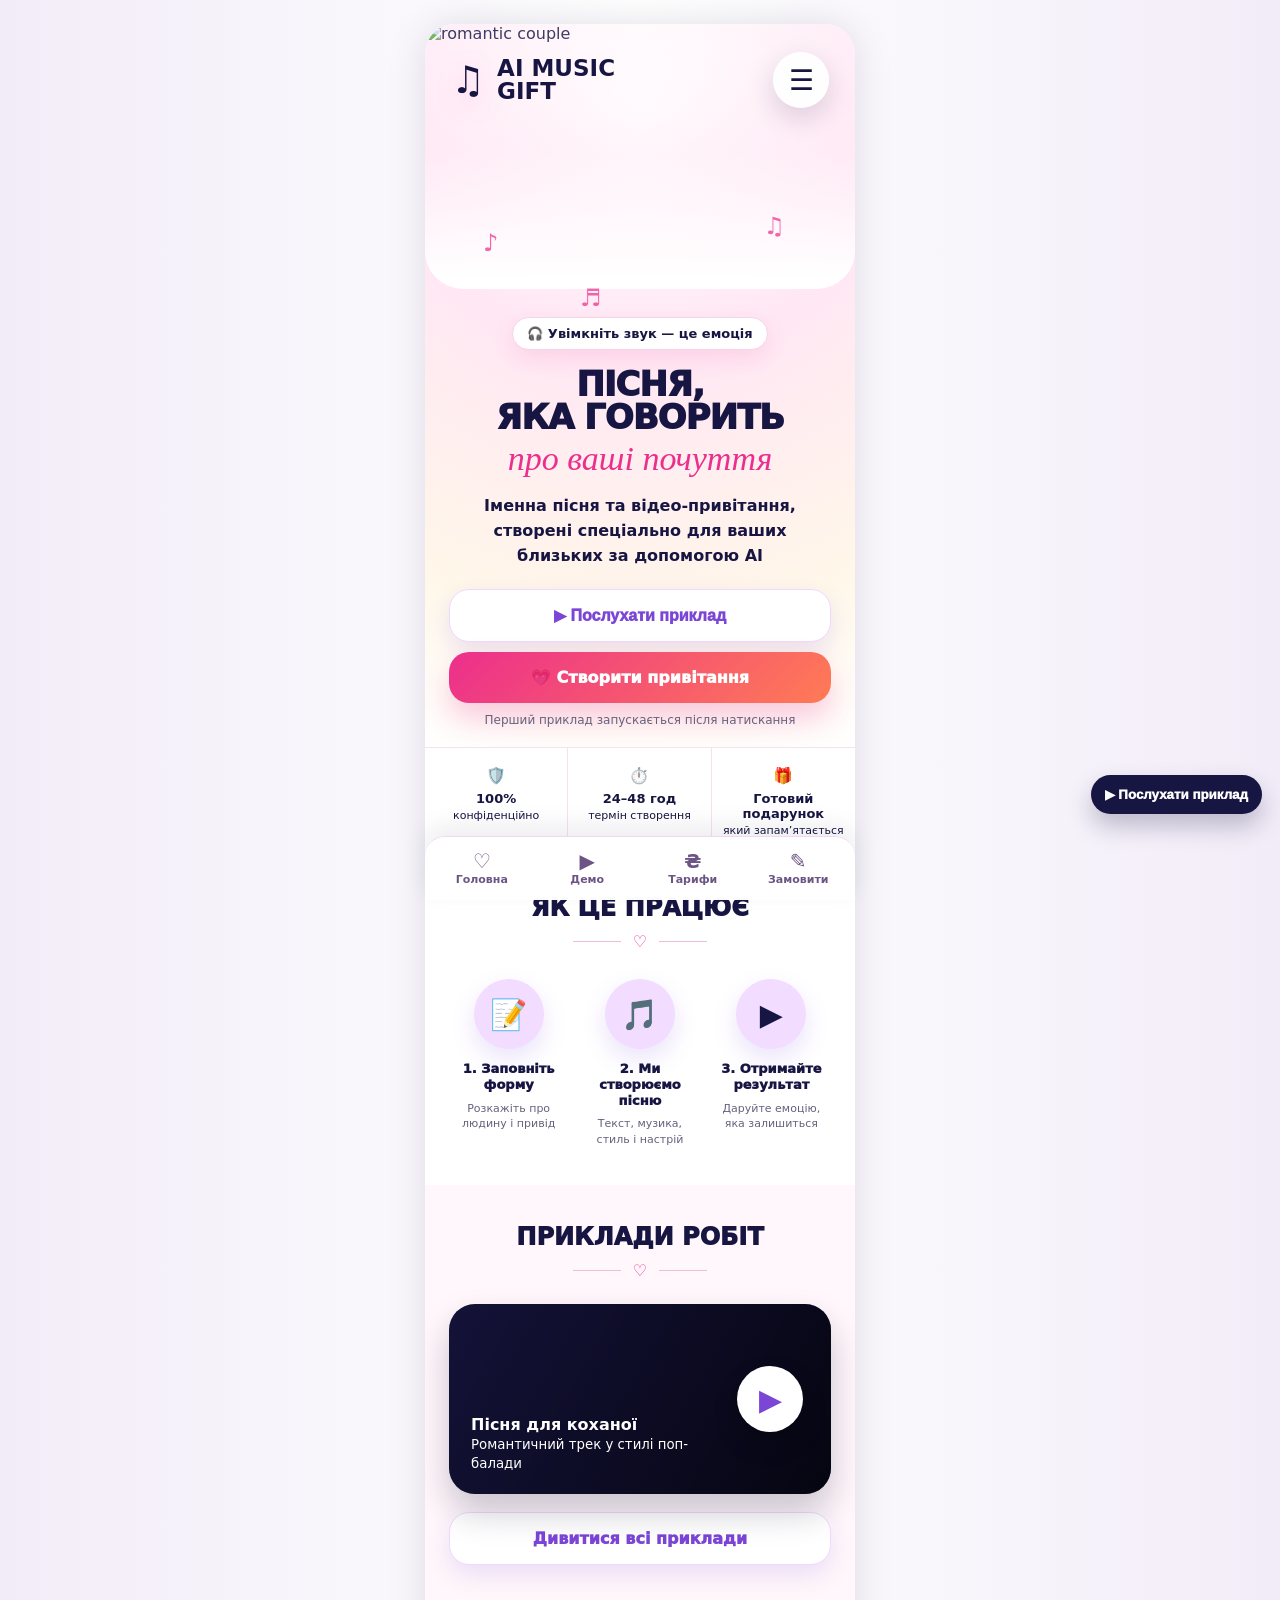
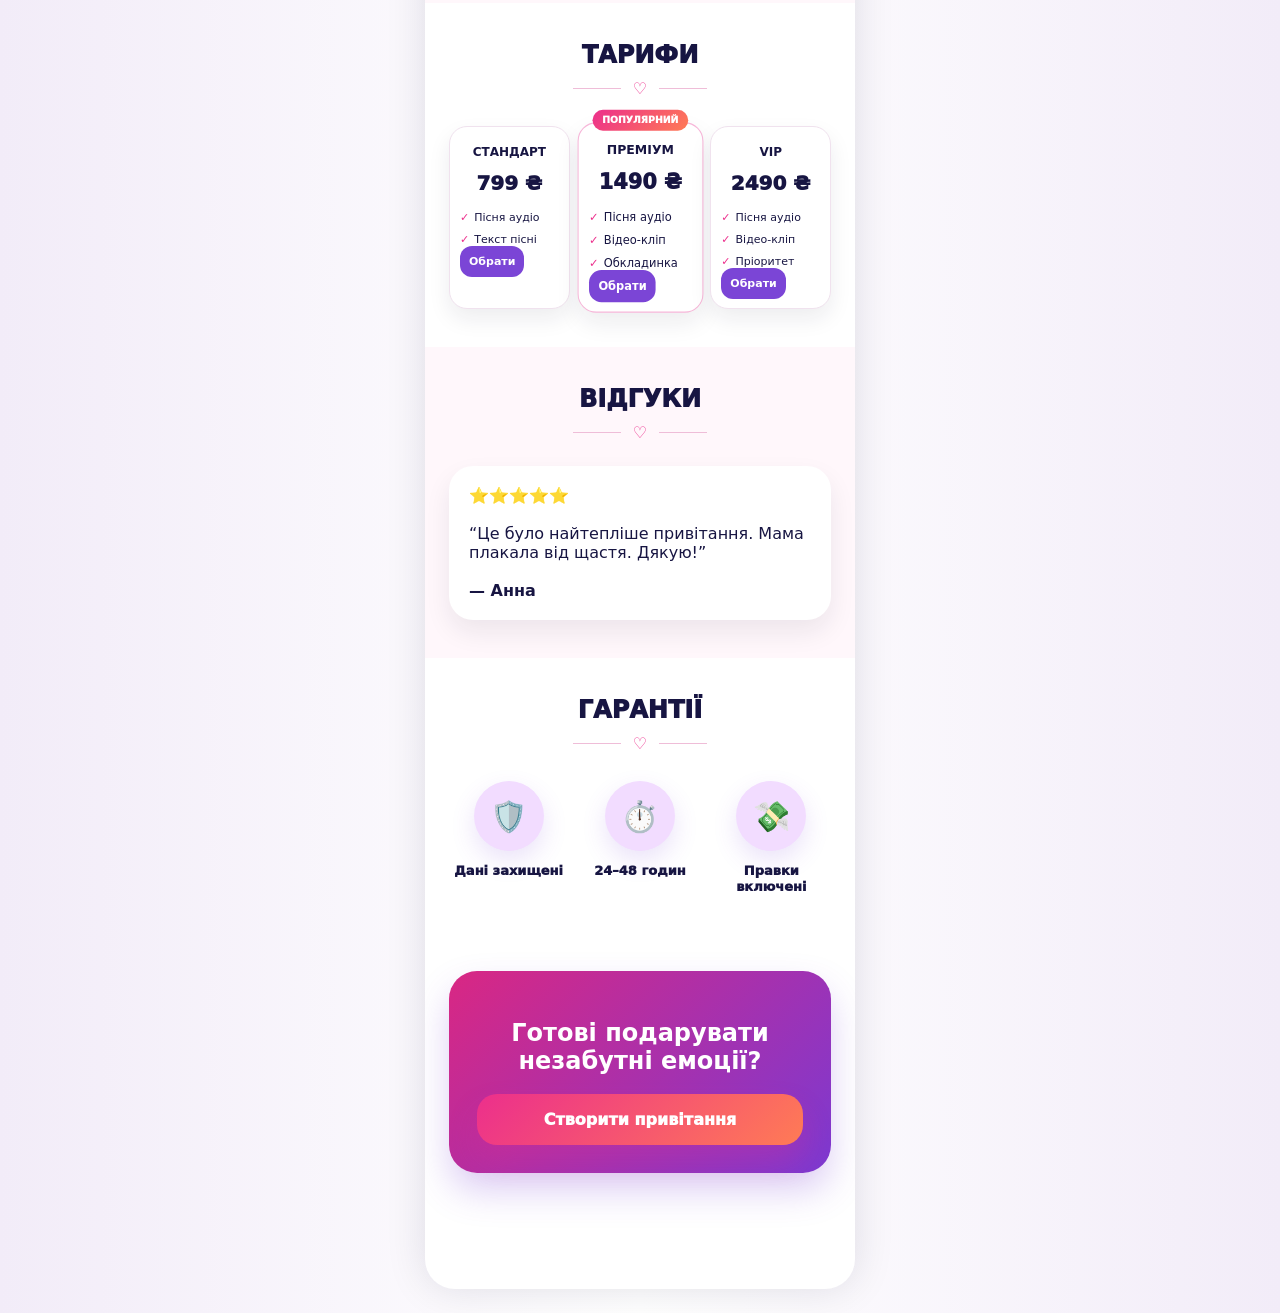
==== commit 781f2ba9: "Add files via upload" ====
--- a/index.html
+++ b/index.html
@@ -1 +1,10 @@
-<!doctype html><html lang="uk"><head><meta charset="utf-8"><meta name="viewport" content="width=device-width,initial-scale=1"><title>AI Music Gift — іменні музичні привітання</title><link rel="stylesheet" href="styles.css"></head><body><div class="desktop-note">Mobile-first версія: на ноутбуці сайт спеціально виглядає як акуратна мобільна стрічка по центру.</div><main class="phone"><header class="topbar"><a class="brand" href="index.html"><span class="note">♫</span><span>AI MUSIC<br>GIFT</span></a><button class="menu">☰</button></header><section class="hero"><div class="hero-img"><img src="https://images.unsplash.com/photo-1516589178581-6cd7833ae3b2?q=80&w=1200&auto=format&fit=crop" alt="Пара на заході сонця"></div><div class="wave"></div><span class="music m1">♫</span><span class="music m2">♪</span><span class="music m3">♬</span><div class="hero-content"><span class="kicker">персональний подарунок</span><h1 class="h1">ПІСНЯ,<br>ЯКА ГОВОРИТЬ</h1><div class="script">про ваші почуття</div><p class="subtitle">Іменна пісня та відеопривітання, створені спеціально для ваших близьких за допомогою AI</p><a class="cta" href="order.html"><span class="heart">♥</span><span>Створити привітання<small>Це займе лише 2 хвилини</small></span></a></div></section><section class="benefits"><div class="benefit"><span class="ico">🛡️</span><b>100%</b><br>конфіденційно</div><div class="benefit"><span class="ico">🕘</span><b>24–48 год</b><br>термін створення</div><div class="benefit"><span class="ico">🎁</span><b>Готовий подарунок,</b><br>який запам’ятається</div></section><section class="section"><h2 class="title">ЯК ЦЕ ПРАЦЮЄ</h2><div class="divider">♡</div><div class="steps"><div class="step"><div class="bubble">📝</div><h3>1. Заповніть коротку форму</h3><p>Розкажіть про людину і привід</p></div><div class="step"><div class="bubble">🎵</div><h3>2. Ми створюємо унікальну пісню</h3><p>AI пише текст, музику і підбирає стиль</p></div><div class="step"><div class="bubble">▶️</div><h3>3. Отримайте пісню і відео</h3><p>Даруйте емоції, які залишаться надовго</p></div></div></section><section class="section alt"><h2 class="title">ПРИКЛАДИ РОБІТ</h2><div class="divider">♡</div><div class="video-card"><div class="video-thumb" style="background-image:url('https://images.unsplash.com/photo-1519741497674-611481863552?q=80&w=1200&auto=format&fit=crop')"><button class="play">▶</button><div class="video-text"><b>Пісня для коханої</b><span>Романтичний трек<br>у стилі поп-балади</span></div></div></div><div class="dots"><span></span><span></span><span></span><span></span></div><a class="cta" href="demos.html">Дивитися всі приклади</a></section><section class="section"><h2 class="title">ТАРИФИ</h2><div class="divider">♡</div><div class="cards3"><div class="price"><h3>СТАНДАРТ</h3><div class="amount">790 ₴</div><ul><li>Пісня аудіо</li><li>Текст пісні</li></ul><a class="select" href="tariffs.html">Обрати</a></div><div class="price pop"><div class="badge">ПОПУЛЯРНИЙ</div><h3>ПРЕМІУМ</h3><div class="amount">1490 ₴</div><ul><li>Пісня аудіо</li><li>Відеокліп</li><li>Обкладинка</li></ul><a class="select" href="tariffs.html">Обрати</a></div><div class="price"><h3>VIP</h3><div class="amount">2490 ₴</div><ul><li>Пісня аудіо</li><li>Відеокліп</li><li>Пріоритет</li></ul><a class="select" href="tariffs.html">Обрати</a></div></div></section><section class="section alt"><h2 class="title">ВІДГУКИ</h2><div class="divider">♡</div><div class="review"><div class="avatar">👩</div><div><div class="stars">★★★★★</div><p>Це найкраще привітання, яке я дарувала. Мама плакала від щастя.</p><small>— Анна, для мами</small></div></div></section><section class="section"><h2 class="title">ГАРАНТІЇ</h2><div class="divider">♡</div><div class="steps"><div class="step"><div class="bubble">🛡️</div><h3>Конфіденційно</h3><p>Ваші дані під захистом</p></div><div class="step"><div class="bubble">🕘</div><h3>24–48 годин</h3><p>Швидке створення</p></div><div class="step"><div class="bubble">💸</div><h3>Повернення</h3><p>Якщо результат не підійде</p></div></div></section><section class="final"><div class="final-card"><h2>Готові подарувати незабутні емоції?</h2><a class="cta" href="order.html">Створити своє привітання</a><small>Це займе лише 2 хвилини</small></div></section><nav class="bottomnav"><a href="index.html">♡<br>Головна</a><a href="demos.html">♫<br>Приклади</a><a href="tariffs.html">🎁<br>Тарифи</a><a href="order.html">📝<br>Замовити</a></nav></main></body></html>
+<!doctype html><html lang="uk"><head><meta charset="utf-8"><meta name="viewport" content="width=device-width,initial-scale=1"><title>AI Music Gift — іменні музичні привітання</title><link rel="stylesheet" href="styles-v3.css"></head><body><main class="shell">
+<section class="hero"><div class="hero-photo"><img src="https://images.unsplash.com/photo-1516589178581-6cd7833ae3b2?q=80&w=1200&auto=format&fit=crop" alt="romantic couple"></div><div class="top"><div class="logo"><div class="mark">♫</div><div>AI MUSIC<br>GIFT</div></div><button class="menu-btn">☰</button></div><div class="wave"><span class="bar"></span><span class="bar"></span><span class="bar"></span><span class="bar"></span><span class="bar"></span><span class="bar"></span><span class="bar"></span><span class="bar"></span><span class="bar"></span><span class="bar"></span><span class="bar"></span><span class="bar"></span><span class="bar"></span><span class="bar"></span><span class="bar"></span><span class="bar"></span><span class="bar"></span><span class="bar"></span><span class="bar"></span><span class="bar"></span><span class="bar"></span><span class="bar"></span><span class="bar"></span><span class="bar"></span><span class="bar"></span><span class="bar"></span><span class="bar"></span><span class="bar"></span><span class="bar"></span><span class="bar"></span><span class="bar"></span><span class="bar"></span><span class="bar"></span><span class="bar"></span><span class="bar"></span><span class="bar"></span></div><div class="note n1">♪</div><div class="note n2">♫</div><div class="note n3">♬</div><div class="hero-copy"><div class="eyebrow">🎧 Увімкніть звук — це емоція</div><h1>ПІСНЯ,<br>ЯКА ГОВОРИТЬ</h1><div class="script">про ваші почуття</div><p class="lead">Іменна пісня та відео-привітання, створені спеціально для ваших близьких за допомогою AI</p><div class="cta-row"><button class="btn btn-secondary" data-play onclick="playDemo()">▶ Послухати приклад</button><a class="btn btn-primary" href="order.html">💗 Створити привітання</a></div><div class="hint">Перший приклад запускається після натискання</div></div></section>
+<section class="benefits"><div class="benefit">🛡️<b>100%</b><span>конфіденційно</span></div><div class="benefit">⏱️<b>24–48 год</b><span>термін створення</span></div><div class="benefit">🎁<b>Готовий подарунок</b><span>який запам’ятається</span></div></section>
+<section class="section"><div class="title"><h2>ЯК ЦЕ ПРАЦЮЄ</h2><div class="orn">♡</div></div><div class="steps"><div><div class="icon-bubble">📝</div><div class="small-title">1. Заповніть форму</div><div class="small-text">Розкажіть про людину і привід</div></div><div><div class="icon-bubble">🎵</div><div class="small-title">2. Ми створюємо пісню</div><div class="small-text">Текст, музика, стиль і настрій</div></div><div><div class="icon-bubble">▶️</div><div class="small-title">3. Отримайте результат</div><div class="small-text">Даруйте емоцію, яка залишиться</div></div></div></section>
+<section class="section soft"><div class="title"><h2>ПРИКЛАДИ РОБІТ</h2><div class="orn">♡</div></div><div class="demo-card"><div class="demo-img"><button class="play-big" onclick="playDemo()">▶</button><div class="demo-text"><b>Пісня для коханої</b><br><small>Романтичний трек у стилі поп-балади</small></div></div></div><a class="btn btn-secondary" style="margin-top:18px" href="demos.html">Дивитися всі приклади</a></section>
+<section class="section"><div class="title"><h2>ТАРИФИ</h2><div class="orn">♡</div></div><div class="cards"><div class="price"><h3>СТАНДАРТ</h3><div class="money">799 ₴</div><ul><li>Пісня аудіо</li><li>Текст пісні</li></ul><a class="mini-btn" href="tariffs.html">Обрати</a></div><div class="price pop"><div class="badge">ПОПУЛЯРНИЙ</div><h3>ПРЕМІУМ</h3><div class="money">1490 ₴</div><ul><li>Пісня аудіо</li><li>Відео-кліп</li><li>Обкладинка</li></ul><a class="mini-btn" href="tariffs.html">Обрати</a></div><div class="price"><h3>VIP</h3><div class="money">2490 ₴</div><ul><li>Пісня аудіо</li><li>Відео-кліп</li><li>Пріоритет</li></ul><a class="mini-btn" href="tariffs.html">Обрати</a></div></div></section>
+<section class="section soft"><div class="title"><h2>ВІДГУКИ</h2><div class="orn">♡</div></div><div class="review">⭐️⭐️⭐️⭐️⭐️<br><br>“Це було найтепліше привітання. Мама плакала від щастя. Дякую!”<br><br><b>— Анна</b></div></section>
+<section class="section"><div class="title"><h2>ГАРАНТІЇ</h2><div class="orn">♡</div></div><div class="steps"><div><div class="icon-bubble">🛡️</div><div class="small-title">Дані захищені</div></div><div><div class="icon-bubble">⏱️</div><div class="small-title">24–48 годин</div></div><div><div class="icon-bubble">💸</div><div class="small-title">Правки включені</div></div></div></section>
+<section class="section"><div class="final"><h2>Готові подарувати незабутні емоції?</h2><a class="btn btn-primary" href="order.html">Створити привітання</a></div></section>
+<nav class="bottom-nav"><a href="index.html"><b>♡</b>Головна</a><a href="demos.html"><b>▶</b>Демо</a><a href="tariffs.html"><b>₴</b>Тарифи</a><a href="order.html"><b>✎</b>Замовити</a></nav><button class="speaker" data-play onclick="playDemo()">▶ Послухати приклад</button></main><script src="app.js"></script></body></html>
--- a/styles-v3.css
+++ b/styles-v3.css
@@ -0,0 +1,84 @@
+:root{
+  --ink:#171542;--muted:#66617c;--pink:#ec2f8c;--violet:#7b45d6;--orange:#ff7b55;--bg:#fff7fb;--soft:#f6e9ff;
+}
+*{box-sizing:border-box} body{margin:0;font-family:Inter,system-ui,-apple-system,Segoe UI,Roboto,Arial,sans-serif;background:#f4eef7;color:var(--ink)}
+a{text-decoration:none;color:inherit}.shell{max-width:430px;margin:0 auto;background:#fff;min-height:100vh;box-shadow:0 0 40px rgba(20,20,50,.12);position:relative;overflow:hidden;padding-bottom:78px}.top{position:absolute;top:0;left:0;right:0;z-index:5;display:flex;align-items:center;justify-content:space-between;padding:28px 26px}.logo{display:flex;gap:12px;align-items:center;font-weight:900;font-size:23px;line-height:1.02}.logo .mark{font-size:38px;filter:drop-shadow(0 6px 12px rgba(236,47,140,.25))}.menu-btn,.circle-btn{border:0;background:rgba(255,255,255,.92);height:56px;width:56px;border-radius:50%;box-shadow:0 10px 28px rgba(35,20,70,.16);font-size:28px;color:var(--ink)}.hero{position:relative;min-height:620px;overflow:hidden;background:radial-gradient(circle at 50% 10%,#fff 0,#ffe7f4 38%,#fff7e9 76%,#fff 100%)}.hero-photo{height:265px;position:relative;overflow:hidden;border-bottom-left-radius:38px;border-bottom-right-radius:38px}.hero-photo img{width:100%;height:100%;object-fit:cover;object-position:center;display:block;filter:saturate(1.06) contrast(.98)}.hero-photo:after{content:"";position:absolute;inset:0;background:linear-gradient(to bottom,rgba(255,255,255,.15),rgba(255,230,244,.28),#fff 96%)}.hero-copy{position:relative;z-index:3;text-align:center;padding:28px 24px 20px}.eyebrow{display:inline-flex;gap:8px;align-items:center;background:#fff;border:1px solid #f4d4e8;border-radius:999px;padding:8px 14px;font-weight:800;font-size:13px;box-shadow:0 8px 22px rgba(236,47,140,.12)}h1{font-size:34px;line-height:.98;margin:18px 0 0;font-weight:950;letter-spacing:-1px}.script{font-family:Georgia,serif;font-style:italic;font-size:34px;color:var(--pink);line-height:1.05;margin-top:6px}.lead{font-size:16px;line-height:1.55;font-weight:750;margin:18px 0 0}.cta-row{display:grid;grid-template-columns:1fr;gap:10px;margin-top:20px}.btn{border:0;border-radius:20px;padding:16px 18px;font-weight:950;font-size:16px;display:flex;align-items:center;justify-content:center;gap:10px;box-shadow:0 16px 30px rgba(236,47,140,.24);cursor:pointer}.btn-primary{background:linear-gradient(135deg,var(--pink),var(--orange));color:#fff}.btn-secondary{background:#fff;color:var(--violet);border:1px solid #efd9ff;box-shadow:0 10px 24px rgba(123,69,214,.14)}.hint{font-size:12px;color:var(--muted);margin-top:10px}.wave{position:absolute;left:28px;right:28px;top:235px;height:48px;z-index:2;opacity:.65}.bar{display:inline-block;width:3px;margin:0 3px;border-radius:8px;background:linear-gradient(var(--orange),var(--pink));animation:pulse 1.15s ease-in-out infinite;vertical-align:middle}.bar:nth-child(2n){animation-delay:.12s}.bar:nth-child(3n){animation-delay:.22s}.bar:nth-child(4n){animation-delay:.32s}@keyframes pulse{0%,100%{height:12px;opacity:.45}50%{height:44px;opacity:1}}.note{position:absolute;z-index:2;color:var(--pink);font-size:24px;opacity:.72;animation:float 4.8s ease-in-out infinite}.n1{left:58px;top:205px}.n2{right:70px;top:188px;animation-delay:1s}.n3{left:155px;top:260px;animation-delay:1.8s}@keyframes float{0%,100%{transform:translateY(0) rotate(-6deg)}50%{transform:translateY(-18px) rotate(7deg)}}.benefits{display:grid;grid-template-columns:repeat(3,1fr);border-top:1px solid #f3e3ee;border-bottom:1px solid #f3e3ee;background:#fff}.benefit{text-align:center;padding:18px 8px;border-right:1px solid #f3e3ee}.benefit:last-child{border-right:0}.benefit b{display:block;font-size:13px;margin-top:6px}.benefit span{display:block;font-size:11px;line-height:1.25;margin-top:3px}.section{padding:38px 24px}.soft{background:var(--bg)}.title{text-align:center}.title h2{font-size:24px;margin:0;font-weight:950}.orn{display:flex;align-items:center;justify-content:center;gap:12px;color:var(--pink);margin-top:10px}.orn:before,.orn:after{content:"";height:1px;width:48px;background:#efbdd8}.steps{display:grid;grid-template-columns:repeat(3,1fr);gap:12px;margin-top:28px;text-align:center}.icon-bubble{width:70px;height:70px;border-radius:50%;display:flex;align-items:center;justify-content:center;background:#f2dcff;margin:0 auto 12px;font-size:30px;box-shadow:0 10px 24px rgba(123,69,214,.15)}.small-title{font-size:13px;font-weight:950;line-height:1.2}.small-text{font-size:11px;line-height:1.42;color:var(--muted);margin-top:8px}.demo-card{margin-top:24px;border-radius:26px;overflow:hidden;background:#171542;color:#fff;box-shadow:0 18px 34px rgba(20,20,50,.22);position:relative}.demo-img{height:190px;background:linear-gradient(120deg,rgba(0,0,0,.15),rgba(0,0,0,.75)),url('https://images.unsplash.com/photo-1519741497674-611481863552?q=80&w=1200&auto=format&fit=crop');background-size:cover;background-position:center;position:relative}.play-big{position:absolute;right:28px;top:62px;height:66px;width:66px;border:0;border-radius:50%;background:#fff;color:var(--violet);font-size:30px;box-shadow:0 12px 25px rgba(0,0,0,.22)}.demo-text{position:absolute;left:22px;right:110px;bottom:22px}.cards{display:grid;grid-template-columns:repeat(3,1fr);gap:10px;margin-top:28px}.price{position:relative;background:#fff;border:1px solid #f0e2ee;border-radius:18px;padding:18px 10px;box-shadow:0 10px 22px rgba(20,20,50,.08);font-size:11px}.price.pop{transform:scale(1.04);border-color:#f7b7d9}.badge{position:absolute;top:-13px;left:50%;transform:translateX(-50%);background:linear-gradient(135deg,var(--pink),var(--orange));color:#fff;border-radius:999px;padding:5px 9px;font-size:9px;font-weight:950}.price h3{font-size:12px;text-align:center;margin:0 0 12px}.money{text-align:center;font-weight:950;font-size:20px;margin-bottom:16px}.price ul{padding:0;margin:0;list-style:none}.price li{margin:9px 0}.price li:before{content:'✓';color:var(--pink);font-weight:900;margin-right:5px}.mini-btn{width:100%;border:0;border-radius:12px;background:var(--violet);color:#fff;padding:9px;margin-top:14px;font-weight:850}.review{background:#fff;border-radius:24px;padding:20px;box-shadow:0 12px 26px rgba(20,20,50,.08);margin-top:24px}.final{border-radius:28px;background:linear-gradient(135deg,#d92783,#7c39d1);color:#fff;text-align:center;padding:28px;box-shadow:0 18px 35px rgba(123,69,214,.25)}.bottom-nav{position:fixed;left:50%;bottom:0;transform:translateX(-50%);width:min(430px,100%);display:grid;grid-template-columns:repeat(4,1fr);gap:2px;background:rgba(255,255,255,.94);backdrop-filter:blur(12px);border-top:1px solid #f0d9e8;z-index:10;padding:9px 6px}.bottom-nav a{text-align:center;color:#7b638f;font-size:11px;font-weight:800}.bottom-nav b{display:block;font-size:21px}.page-head{padding:26px 22px 16px;background:linear-gradient(135deg,#fff,#fff0f7);border-bottom:1px solid #f4dce9}.back{display:inline-flex;align-items:center;gap:8px;font-weight:950;color:var(--violet);margin-bottom:16px}.page-title{font-size:28px;line-height:1.05;font-weight:950;margin:0}.form{padding:24px}.field{margin-bottom:16px}.label{display:block;font-weight:900;margin-bottom:8px}.input,.select,.textarea{width:100%;border:1px solid #ecd8e8;border-radius:18px;padding:15px;background:#fff;font-size:15px;color:var(--ink);outline:none}.textarea{min-height:96px;resize:vertical}.option-grid{display:grid;grid-template-columns:1fr 1fr;gap:12px}.option{border:1px solid #efd9ff;border-radius:20px;padding:18px;background:#fff;box-shadow:0 8px 20px rgba(20,20,50,.06);font-weight:900}.option:hover,.option:focus{border-color:var(--pink)}.upload-box{border:2px dashed #e5c6ec;border-radius:24px;background:#fff7fb;padding:30px;text-align:center}.pay-box{background:#fff;border-radius:24px;padding:22px;box-shadow:0 12px 26px rgba(20,20,50,.08);margin:18px 0}.success{min-height:100vh;display:flex;align-items:center;justify-content:center;text-align:center;padding:34px}.success-card{background:#fff;border-radius:30px;padding:34px 24px;box-shadow:0 18px 34px rgba(20,20,50,.12)}.speaker{position:fixed;right:18px;bottom:86px;z-index:20;border:0;background:#171542;color:#fff;border-radius:999px;padding:12px 14px;font-weight:950;box-shadow:0 12px 25px rgba(23,21,66,.25)}
+@media(min-width:760px){body{background:linear-gradient(90deg,#f2ecf8,#fff,#f2ecf8)}.shell{margin:24px auto;border-radius:30px;min-height:calc(100vh - 48px)}.bottom-nav{border-radius:20px 20px 0 0}.hero{min-height:600px}}
+
+/* v3 cache-bust + mobile navigation fixes */
+a.btn, button.btn {
+  text-decoration: none !important;
+  border-radius: 20px !important;
+  padding: 16px 18px !important;
+  font-weight: 950 !important;
+  font-size: 16px !important;
+  display: flex !important;
+  align-items: center !important;
+  justify-content: center !important;
+  gap: 10px !important;
+  box-shadow: 0 16px 30px rgba(236,47,140,.24) !important;
+  cursor: pointer !important;
+  width: 100% !important;
+  box-sizing: border-box !important;
+}
+a.btn-primary, button.btn-primary {
+  background: linear-gradient(135deg,var(--pink),var(--orange)) !important;
+  color: #fff !important;
+}
+a.btn-secondary, button.btn-secondary {
+  background:#fff !important;
+  color:var(--violet) !important;
+  border:1px solid #efd9ff !important;
+  box-shadow:0 10px 24px rgba(123,69,214,.14) !important;
+}
+a.back {
+  text-decoration: none !important;
+  display: inline-flex !important;
+  align-items: center !important;
+  gap: 8px !important;
+  padding: 10px 14px !important;
+  border-radius: 999px !important;
+  background: #fff !important;
+  color: var(--violet) !important;
+  font-weight: 950 !important;
+  box-shadow: 0 8px 18px rgba(123,69,214,.12) !important;
+  margin-bottom: 18px !important;
+}
+.bottom-nav {
+  position: fixed !important;
+  left: 50% !important;
+  bottom: 0 !important;
+  transform: translateX(-50%) !important;
+  width: min(430px,100%) !important;
+  display: grid !important;
+  grid-template-columns: repeat(4,1fr) !important;
+  gap: 4px !important;
+  background: rgba(255,255,255,.96) !important;
+  backdrop-filter: blur(12px) !important;
+  border-top: 1px solid #f0d9e8 !important;
+  z-index: 999 !important;
+  padding: 8px 6px calc(8px + env(safe-area-inset-bottom)) !important;
+  box-shadow: 0 -10px 24px rgba(23,21,66,.08) !important;
+}
+.bottom-nav a {
+  text-decoration: none !important;
+  text-align: center !important;
+  color:#6c5584 !important;
+  font-size: 11px !important;
+  font-weight: 850 !important;
+  line-height: 1.1 !important;
+  padding: 6px 2px !important;
+  border-radius: 14px !important;
+}
+.bottom-nav a:hover,
+.bottom-nav a:focus {
+  background:#fff0f7 !important;
+  color:var(--pink) !important;
+}
+.bottom-nav b {
+  display:block !important;
+  font-size:20px !important;
+  line-height:1 !important;
+  margin-bottom:3px !important;
+}
+.form { padding-bottom: 110px !important; }
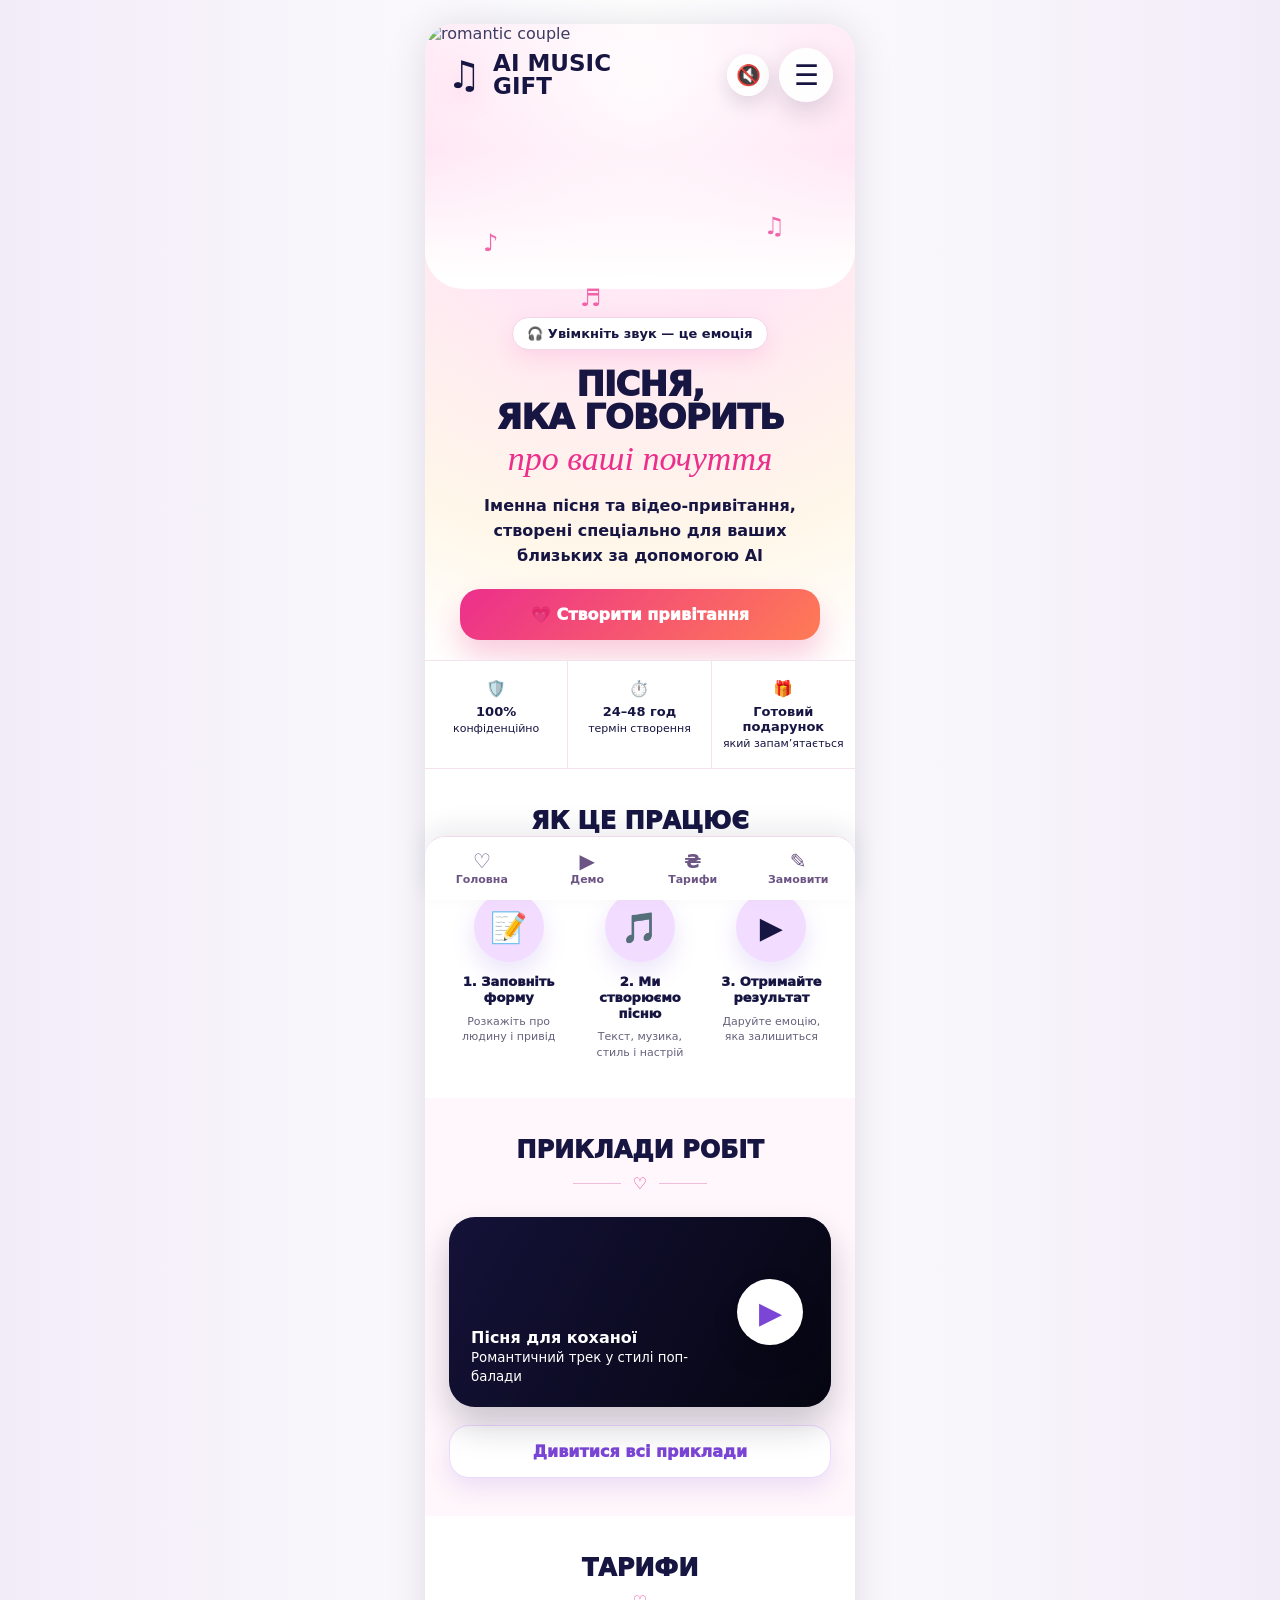
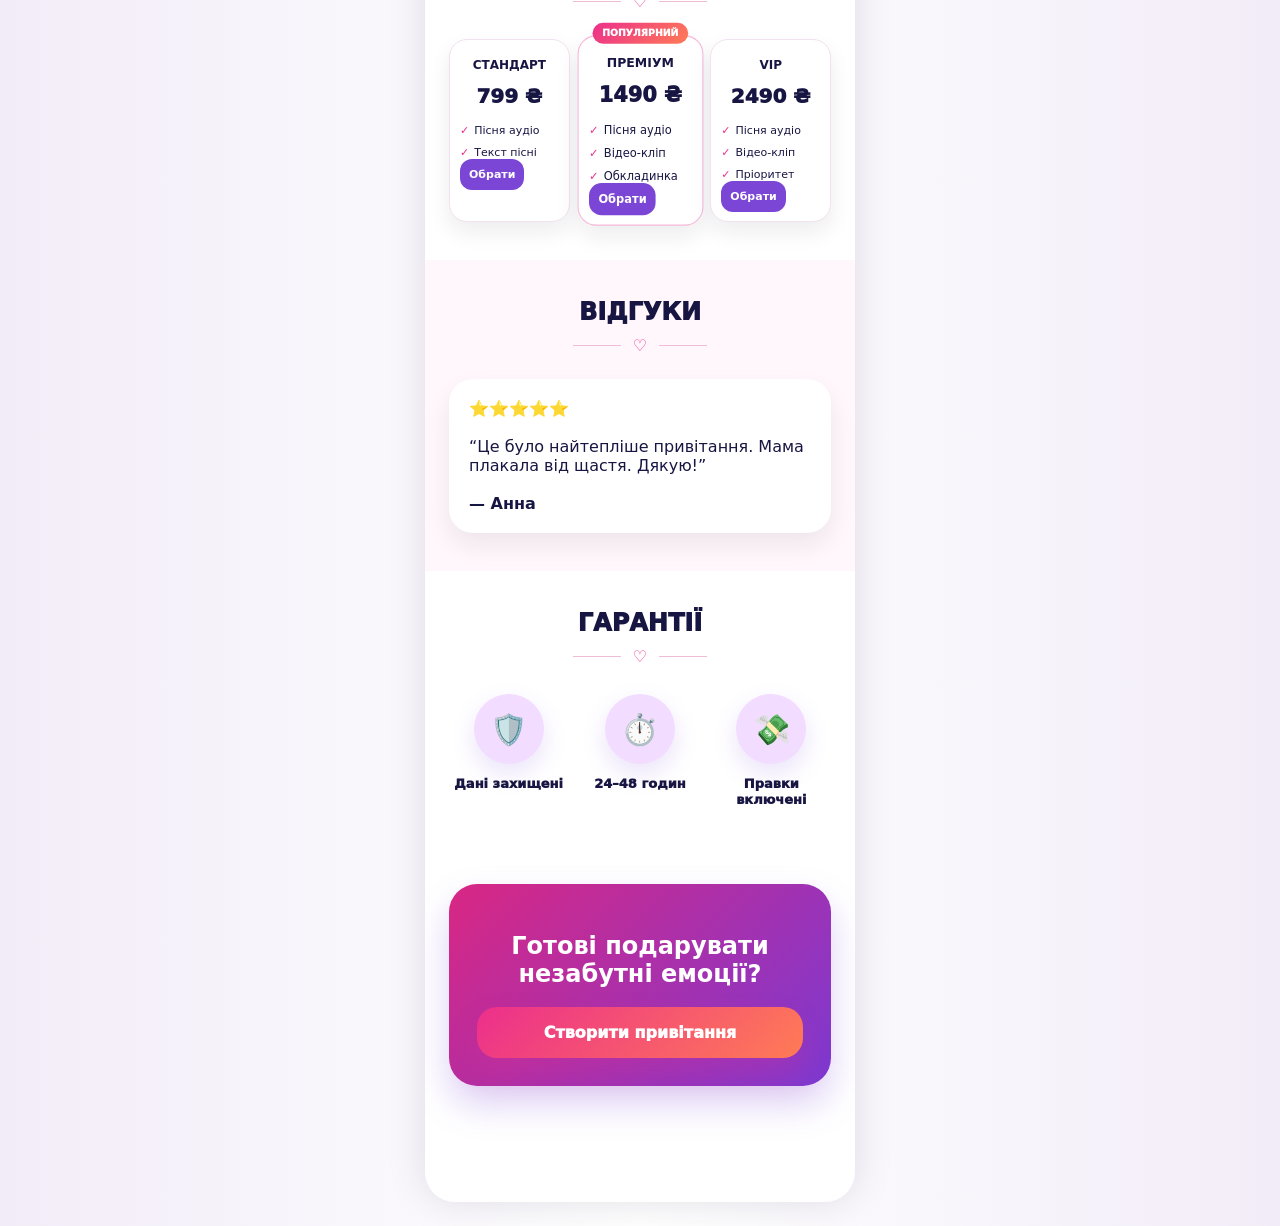
==== commit 5acd1365: "Add files via upload" ====
--- a/index.html
+++ b/index.html
@@ -1,5 +1,5 @@
-<!doctype html><html lang="uk"><head><meta charset="utf-8"><meta name="viewport" content="width=device-width,initial-scale=1"><title>AI Music Gift — іменні музичні привітання</title><link rel="stylesheet" href="styles-v3.css"></head><body><main class="shell">
-<section class="hero"><div class="hero-photo"><img src="https://images.unsplash.com/photo-1516589178581-6cd7833ae3b2?q=80&w=1200&auto=format&fit=crop" alt="romantic couple"></div><div class="top"><div class="logo"><div class="mark">♫</div><div>AI MUSIC<br>GIFT</div></div><button class="menu-btn">☰</button></div><div class="wave"><span class="bar"></span><span class="bar"></span><span class="bar"></span><span class="bar"></span><span class="bar"></span><span class="bar"></span><span class="bar"></span><span class="bar"></span><span class="bar"></span><span class="bar"></span><span class="bar"></span><span class="bar"></span><span class="bar"></span><span class="bar"></span><span class="bar"></span><span class="bar"></span><span class="bar"></span><span class="bar"></span><span class="bar"></span><span class="bar"></span><span class="bar"></span><span class="bar"></span><span class="bar"></span><span class="bar"></span><span class="bar"></span><span class="bar"></span><span class="bar"></span><span class="bar"></span><span class="bar"></span><span class="bar"></span><span class="bar"></span><span class="bar"></span><span class="bar"></span><span class="bar"></span><span class="bar"></span><span class="bar"></span></div><div class="note n1">♪</div><div class="note n2">♫</div><div class="note n3">♬</div><div class="hero-copy"><div class="eyebrow">🎧 Увімкніть звук — це емоція</div><h1>ПІСНЯ,<br>ЯКА ГОВОРИТЬ</h1><div class="script">про ваші почуття</div><p class="lead">Іменна пісня та відео-привітання, створені спеціально для ваших близьких за допомогою AI</p><div class="cta-row"><button class="btn btn-secondary" data-play onclick="playDemo()">▶ Послухати приклад</button><a class="btn btn-primary" href="order.html">💗 Створити привітання</a></div><div class="hint">Перший приклад запускається після натискання</div></div></section>
+<!doctype html><html lang="uk"><head><meta charset="utf-8"><meta name="viewport" content="width=device-width,initial-scale=1"><title>AI Music Gift — іменні музичні привітання</title><link rel="stylesheet" href="styles-v4.css"></head><body><main class="shell">
+<section class="hero"><div class="hero-photo"><img src="https://images.unsplash.com/photo-1516589178581-6cd7833ae3b2?q=80&w=1200&auto=format&fit=crop" alt="romantic couple"></div><div class="top"><div class="logo"><div class="mark">♫</div><div>AI MUSIC<br>GIFT</div></div><div class="top-actions"><button class="sound-icon" data-sound onclick="playDemo()" aria-label="Увімкнути звук">🔇</button><button class="menu-btn">☰</button></div></div><div class="wave"><span class="bar"></span><span class="bar"></span><span class="bar"></span><span class="bar"></span><span class="bar"></span><span class="bar"></span><span class="bar"></span><span class="bar"></span><span class="bar"></span><span class="bar"></span><span class="bar"></span><span class="bar"></span><span class="bar"></span><span class="bar"></span><span class="bar"></span><span class="bar"></span><span class="bar"></span><span class="bar"></span><span class="bar"></span><span class="bar"></span><span class="bar"></span><span class="bar"></span><span class="bar"></span><span class="bar"></span><span class="bar"></span><span class="bar"></span><span class="bar"></span><span class="bar"></span><span class="bar"></span><span class="bar"></span><span class="bar"></span><span class="bar"></span><span class="bar"></span><span class="bar"></span><span class="bar"></span><span class="bar"></span></div><div class="note n1">♪</div><div class="note n2">♫</div><div class="note n3">♬</div><div class="hero-copy"><div class="eyebrow">🎧 Увімкніть звук — це емоція</div><h1>ПІСНЯ,<br>ЯКА ГОВОРИТЬ</h1><div class="script">про ваші почуття</div><p class="lead">Іменна пісня та відео-привітання, створені спеціально для ваших близьких за допомогою AI</p><div class="cta-row"><a class="btn btn-primary" href="order.html">💗 Створити привітання</a></div></div></section>
 <section class="benefits"><div class="benefit">🛡️<b>100%</b><span>конфіденційно</span></div><div class="benefit">⏱️<b>24–48 год</b><span>термін створення</span></div><div class="benefit">🎁<b>Готовий подарунок</b><span>який запам’ятається</span></div></section>
 <section class="section"><div class="title"><h2>ЯК ЦЕ ПРАЦЮЄ</h2><div class="orn">♡</div></div><div class="steps"><div><div class="icon-bubble">📝</div><div class="small-title">1. Заповніть форму</div><div class="small-text">Розкажіть про людину і привід</div></div><div><div class="icon-bubble">🎵</div><div class="small-title">2. Ми створюємо пісню</div><div class="small-text">Текст, музика, стиль і настрій</div></div><div><div class="icon-bubble">▶️</div><div class="small-title">3. Отримайте результат</div><div class="small-text">Даруйте емоцію, яка залишиться</div></div></div></section>
 <section class="section soft"><div class="title"><h2>ПРИКЛАДИ РОБІТ</h2><div class="orn">♡</div></div><div class="demo-card"><div class="demo-img"><button class="play-big" onclick="playDemo()">▶</button><div class="demo-text"><b>Пісня для коханої</b><br><small>Романтичний трек у стилі поп-балади</small></div></div></div><a class="btn btn-secondary" style="margin-top:18px" href="demos.html">Дивитися всі приклади</a></section>
@@ -7,4 +7,4 @@
 <section class="section soft"><div class="title"><h2>ВІДГУКИ</h2><div class="orn">♡</div></div><div class="review">⭐️⭐️⭐️⭐️⭐️<br><br>“Це було найтепліше привітання. Мама плакала від щастя. Дякую!”<br><br><b>— Анна</b></div></section>
 <section class="section"><div class="title"><h2>ГАРАНТІЇ</h2><div class="orn">♡</div></div><div class="steps"><div><div class="icon-bubble">🛡️</div><div class="small-title">Дані захищені</div></div><div><div class="icon-bubble">⏱️</div><div class="small-title">24–48 годин</div></div><div><div class="icon-bubble">💸</div><div class="small-title">Правки включені</div></div></div></section>
 <section class="section"><div class="final"><h2>Готові подарувати незабутні емоції?</h2><a class="btn btn-primary" href="order.html">Створити привітання</a></div></section>
-<nav class="bottom-nav"><a href="index.html"><b>♡</b>Головна</a><a href="demos.html"><b>▶</b>Демо</a><a href="tariffs.html"><b>₴</b>Тарифи</a><a href="order.html"><b>✎</b>Замовити</a></nav><button class="speaker" data-play onclick="playDemo()">▶ Послухати приклад</button></main><script src="app.js"></script></body></html>
+<nav class="bottom-nav"><a href="index.html"><b>♡</b>Головна</a><a href="demos.html"><b>▶</b>Демо</a><a href="tariffs.html"><b>₴</b>Тарифи</a><a href="order.html"><b>✎</b>Замовити</a></nav></main><script src="app.js"></script></body></html>
--- a/styles-v4.css
+++ b/styles-v4.css
@@ -0,0 +1,84 @@
+:root{
+  --ink:#171542;--muted:#66617c;--pink:#ec2f8c;--violet:#7b45d6;--orange:#ff7b55;--bg:#fff7fb;--soft:#f6e9ff;
+}
+*{box-sizing:border-box} body{margin:0;font-family:Inter,system-ui,-apple-system,Segoe UI,Roboto,Arial,sans-serif;background:#f4eef7;color:var(--ink)}
+a{text-decoration:none;color:inherit}.shell{max-width:430px;margin:0 auto;background:#fff;min-height:100vh;box-shadow:0 0 40px rgba(20,20,50,.12);position:relative;overflow:hidden;padding-bottom:78px}.top{position:absolute;top:0;left:0;right:0;z-index:5;display:flex;align-items:center;justify-content:space-between;padding:24px 22px}.top-actions{display:flex;align-items:center;gap:10px}.logo{display:flex;gap:12px;align-items:center;font-weight:900;font-size:23px;line-height:1.02}.logo .mark{font-size:38px;filter:drop-shadow(0 6px 12px rgba(236,47,140,.25))}.menu-btn,.circle-btn{border:0;background:rgba(255,255,255,.92);height:54px;width:54px;border-radius:50%;box-shadow:0 10px 28px rgba(35,20,70,.16);font-size:28px;color:var(--ink)}.sound-icon{border:0;background:rgba(255,255,255,.92);height:42px;width:42px;border-radius:50%;box-shadow:0 8px 20px rgba(35,20,70,.14);font-size:20px;color:var(--ink);display:flex;align-items:center;justify-content:center}.hero{position:relative;min-height:620px;overflow:hidden;background:radial-gradient(circle at 50% 10%,#fff 0,#ffe7f4 38%,#fff7e9 76%,#fff 100%)}.hero-photo{height:265px;position:relative;overflow:hidden;border-bottom-left-radius:38px;border-bottom-right-radius:38px}.hero-photo img{width:100%;height:100%;object-fit:cover;object-position:center;display:block;filter:saturate(1.06) contrast(.98)}.hero-photo:after{content:"";position:absolute;inset:0;background:linear-gradient(to bottom,rgba(255,255,255,.15),rgba(255,230,244,.28),#fff 96%)}.hero-copy{position:relative;z-index:3;text-align:center;padding:28px 24px 20px}.eyebrow{display:inline-flex;gap:8px;align-items:center;background:#fff;border:1px solid #f4d4e8;border-radius:999px;padding:8px 14px;font-weight:800;font-size:13px;box-shadow:0 8px 22px rgba(236,47,140,.12)}h1{font-size:34px;line-height:.98;margin:18px 0 0;font-weight:950;letter-spacing:-1px}.script{font-family:Georgia,serif;font-style:italic;font-size:34px;color:var(--pink);line-height:1.05;margin-top:6px}.lead{font-size:16px;line-height:1.55;font-weight:750;margin:18px 0 0}.cta-row{display:grid;grid-template-columns:1fr;gap:10px;margin:20px auto 0;max-width:360px}.btn{border:0;border-radius:20px;padding:16px 18px;font-weight:950;font-size:16px;display:flex;align-items:center;justify-content:center;gap:10px;box-shadow:0 16px 30px rgba(236,47,140,.24);cursor:pointer}.btn-primary{background:linear-gradient(135deg,var(--pink),var(--orange));color:#fff}.btn-secondary{background:#fff;color:var(--violet);border:1px solid #efd9ff;box-shadow:0 10px 24px rgba(123,69,214,.14)}.hint{font-size:12px;color:var(--muted);margin-top:10px}.wave{position:absolute;left:50%;top:235px;height:48px;width:78%;transform:translateX(-50%);z-index:2;opacity:.65;display:flex;align-items:center;justify-content:center}.bar{display:inline-block;width:3px;margin:0 3px;border-radius:8px;background:linear-gradient(var(--orange),var(--pink));animation:pulse 1.15s ease-in-out infinite;vertical-align:middle}.bar:nth-child(2n){animation-delay:.12s}.bar:nth-child(3n){animation-delay:.22s}.bar:nth-child(4n){animation-delay:.32s}@keyframes pulse{0%,100%{height:12px;opacity:.45}50%{height:44px;opacity:1}}.note{position:absolute;z-index:2;color:var(--pink);font-size:24px;opacity:.72;animation:float 4.8s ease-in-out infinite}.n1{left:58px;top:205px}.n2{right:70px;top:188px;animation-delay:1s}.n3{left:155px;top:260px;animation-delay:1.8s}@keyframes float{0%,100%{transform:translateY(0) rotate(-6deg)}50%{transform:translateY(-18px) rotate(7deg)}}.benefits{display:grid;grid-template-columns:repeat(3,1fr);border-top:1px solid #f3e3ee;border-bottom:1px solid #f3e3ee;background:#fff}.benefit{text-align:center;padding:18px 8px;border-right:1px solid #f3e3ee}.benefit:last-child{border-right:0}.benefit b{display:block;font-size:13px;margin-top:6px}.benefit span{display:block;font-size:11px;line-height:1.25;margin-top:3px}.section{padding:38px 24px}.soft{background:var(--bg)}.title{text-align:center}.title h2{font-size:24px;margin:0;font-weight:950}.orn{display:flex;align-items:center;justify-content:center;gap:12px;color:var(--pink);margin-top:10px}.orn:before,.orn:after{content:"";height:1px;width:48px;background:#efbdd8}.steps{display:grid;grid-template-columns:repeat(3,1fr);gap:12px;margin-top:28px;text-align:center}.icon-bubble{width:70px;height:70px;border-radius:50%;display:flex;align-items:center;justify-content:center;background:#f2dcff;margin:0 auto 12px;font-size:30px;box-shadow:0 10px 24px rgba(123,69,214,.15)}.small-title{font-size:13px;font-weight:950;line-height:1.2}.small-text{font-size:11px;line-height:1.42;color:var(--muted);margin-top:8px}.demo-card{margin-top:24px;border-radius:26px;overflow:hidden;background:#171542;color:#fff;box-shadow:0 18px 34px rgba(20,20,50,.22);position:relative}.demo-img{height:190px;background:linear-gradient(120deg,rgba(0,0,0,.15),rgba(0,0,0,.75)),url('https://images.unsplash.com/photo-1519741497674-611481863552?q=80&w=1200&auto=format&fit=crop');background-size:cover;background-position:center;position:relative}.play-big{position:absolute;right:28px;top:62px;height:66px;width:66px;border:0;border-radius:50%;background:#fff;color:var(--violet);font-size:30px;box-shadow:0 12px 25px rgba(0,0,0,.22)}.demo-text{position:absolute;left:22px;right:110px;bottom:22px}.cards{display:grid;grid-template-columns:repeat(3,1fr);gap:10px;margin-top:28px}.price{position:relative;background:#fff;border:1px solid #f0e2ee;border-radius:18px;padding:18px 10px;box-shadow:0 10px 22px rgba(20,20,50,.08);font-size:11px}.price.pop{transform:scale(1.04);border-color:#f7b7d9}.badge{position:absolute;top:-13px;left:50%;transform:translateX(-50%);background:linear-gradient(135deg,var(--pink),var(--orange));color:#fff;border-radius:999px;padding:5px 9px;font-size:9px;font-weight:950}.price h3{font-size:12px;text-align:center;margin:0 0 12px}.money{text-align:center;font-weight:950;font-size:20px;margin-bottom:16px}.price ul{padding:0;margin:0;list-style:none}.price li{margin:9px 0}.price li:before{content:'✓';color:var(--pink);font-weight:900;margin-right:5px}.mini-btn{width:100%;border:0;border-radius:12px;background:var(--violet);color:#fff;padding:9px;margin-top:14px;font-weight:850}.review{background:#fff;border-radius:24px;padding:20px;box-shadow:0 12px 26px rgba(20,20,50,.08);margin-top:24px}.final{border-radius:28px;background:linear-gradient(135deg,#d92783,#7c39d1);color:#fff;text-align:center;padding:28px;box-shadow:0 18px 35px rgba(123,69,214,.25)}.bottom-nav{position:fixed;left:50%;bottom:0;transform:translateX(-50%);width:min(430px,100%);display:grid;grid-template-columns:repeat(4,1fr);gap:2px;background:rgba(255,255,255,.94);backdrop-filter:blur(12px);border-top:1px solid #f0d9e8;z-index:10;padding:9px 6px}.bottom-nav a{text-align:center;color:#7b638f;font-size:11px;font-weight:800}.bottom-nav b{display:block;font-size:21px}.page-head{padding:26px 22px 16px;background:linear-gradient(135deg,#fff,#fff0f7);border-bottom:1px solid #f4dce9}.back{display:inline-flex;align-items:center;gap:8px;font-weight:950;color:var(--violet);margin-bottom:16px}.page-title{font-size:28px;line-height:1.05;font-weight:950;margin:0}.form{padding:24px}.field{margin-bottom:16px}.label{display:block;font-weight:900;margin-bottom:8px}.input,.select,.textarea{width:100%;border:1px solid #ecd8e8;border-radius:18px;padding:15px;background:#fff;font-size:15px;color:var(--ink);outline:none}.textarea{min-height:96px;resize:vertical}.option-grid{display:grid;grid-template-columns:1fr 1fr;gap:12px}.option{border:1px solid #efd9ff;border-radius:20px;padding:18px;background:#fff;box-shadow:0 8px 20px rgba(20,20,50,.06);font-weight:900}.option:hover,.option:focus{border-color:var(--pink)}.upload-box{border:2px dashed #e5c6ec;border-radius:24px;background:#fff7fb;padding:30px;text-align:center}.pay-box{background:#fff;border-radius:24px;padding:22px;box-shadow:0 12px 26px rgba(20,20,50,.08);margin:18px 0}.success{min-height:100vh;display:flex;align-items:center;justify-content:center;text-align:center;padding:34px}.success-card{background:#fff;border-radius:30px;padding:34px 24px;box-shadow:0 18px 34px rgba(20,20,50,.12)}
+@media(min-width:760px){body{background:linear-gradient(90deg,#f2ecf8,#fff,#f2ecf8)}.shell{margin:24px auto;border-radius:30px;min-height:calc(100vh - 48px)}.bottom-nav{border-radius:20px 20px 0 0}.hero{min-height:600px}}
+
+/* v3 cache-bust + mobile navigation fixes */
+a.btn, button.btn {
+  text-decoration: none !important;
+  border-radius: 20px !important;
+  padding: 16px 18px !important;
+  font-weight: 950 !important;
+  font-size: 16px !important;
+  display: flex !important;
+  align-items: center !important;
+  justify-content: center !important;
+  gap: 10px !important;
+  box-shadow: 0 16px 30px rgba(236,47,140,.24) !important;
+  cursor: pointer !important;
+  width: 100% !important;
+  box-sizing: border-box !important;
+}
+a.btn-primary, button.btn-primary {
+  background: linear-gradient(135deg,var(--pink),var(--orange)) !important;
+  color: #fff !important;
+}
+a.btn-secondary, button.btn-secondary {
+  background:#fff !important;
+  color:var(--violet) !important;
+  border:1px solid #efd9ff !important;
+  box-shadow:0 10px 24px rgba(123,69,214,.14) !important;
+}
+a.back {
+  text-decoration: none !important;
+  display: inline-flex !important;
+  align-items: center !important;
+  gap: 8px !important;
+  padding: 10px 14px !important;
+  border-radius: 999px !important;
+  background: #fff !important;
+  color: var(--violet) !important;
+  font-weight: 950 !important;
+  box-shadow: 0 8px 18px rgba(123,69,214,.12) !important;
+  margin-bottom: 18px !important;
+}
+.bottom-nav {
+  position: fixed !important;
+  left: 50% !important;
+  bottom: 0 !important;
+  transform: translateX(-50%) !important;
+  width: min(430px,100%) !important;
+  display: grid !important;
+  grid-template-columns: repeat(4,1fr) !important;
+  gap: 4px !important;
+  background: rgba(255,255,255,.96) !important;
+  backdrop-filter: blur(12px) !important;
+  border-top: 1px solid #f0d9e8 !important;
+  z-index: 999 !important;
+  padding: 8px 6px calc(8px + env(safe-area-inset-bottom)) !important;
+  box-shadow: 0 -10px 24px rgba(23,21,66,.08) !important;
+}
+.bottom-nav a {
+  text-decoration: none !important;
+  text-align: center !important;
+  color:#6c5584 !important;
+  font-size: 11px !important;
+  font-weight: 850 !important;
+  line-height: 1.1 !important;
+  padding: 6px 2px !important;
+  border-radius: 14px !important;
+}
+.bottom-nav a:hover,
+.bottom-nav a:focus {
+  background:#fff0f7 !important;
+  color:var(--pink) !important;
+}
+.bottom-nav b {
+  display:block !important;
+  font-size:20px !important;
+  line-height:1 !important;
+  margin-bottom:3px !important;
+}
+.form { padding-bottom: 110px !important; }
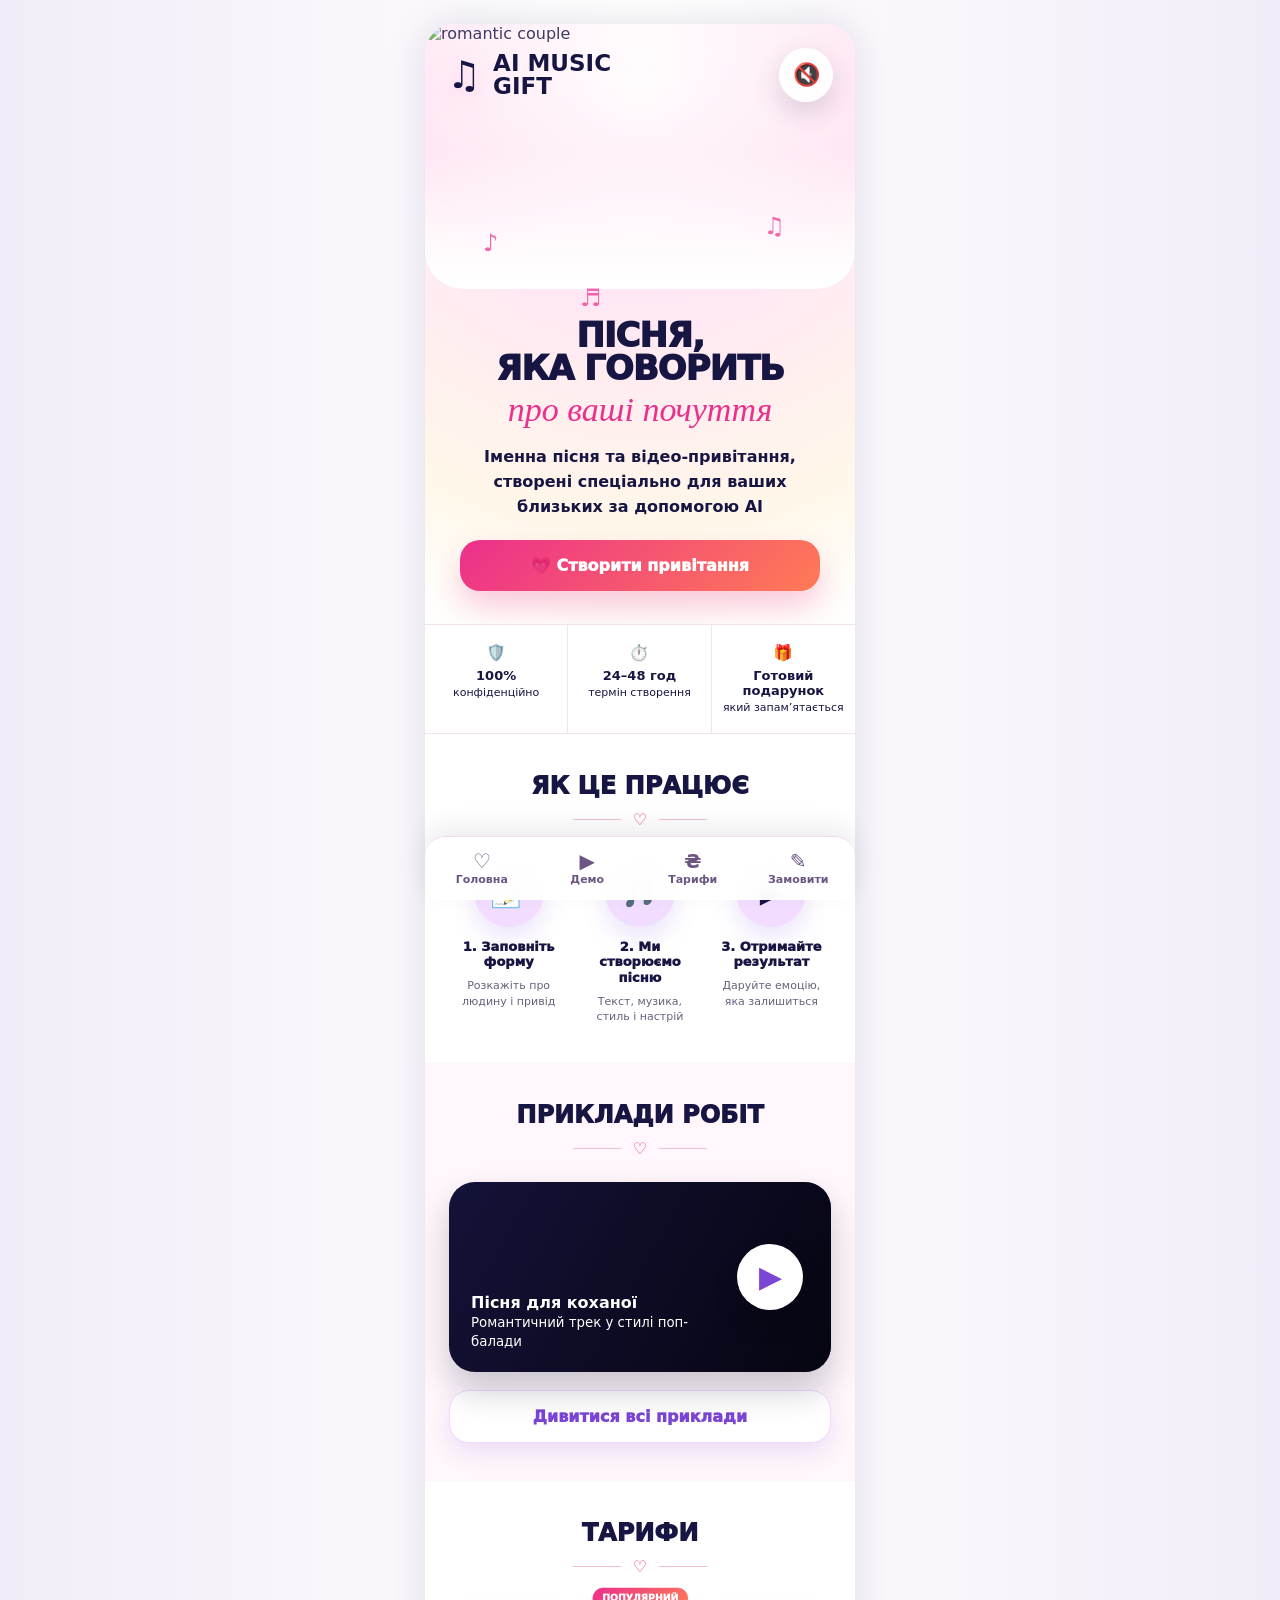
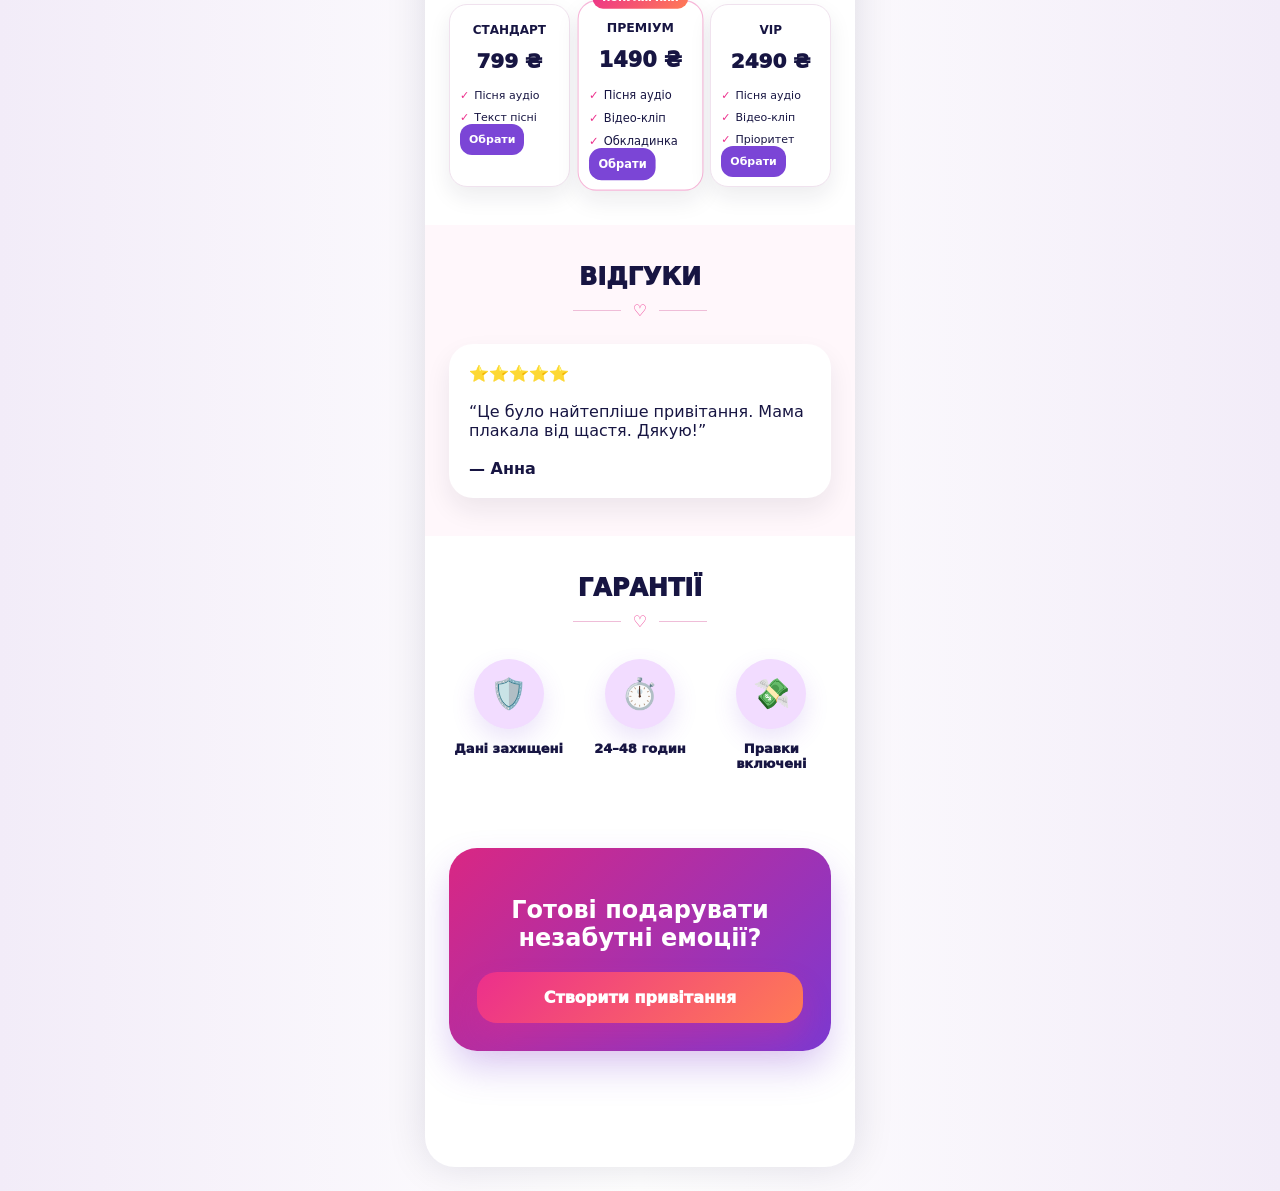
==== commit b8ca5284: "Add files via upload" ====
--- a/index.html
+++ b/index.html
@@ -1,5 +1,5 @@
-<!doctype html><html lang="uk"><head><meta charset="utf-8"><meta name="viewport" content="width=device-width,initial-scale=1"><title>AI Music Gift — іменні музичні привітання</title><link rel="stylesheet" href="styles-v4.css"></head><body><main class="shell">
-<section class="hero"><div class="hero-photo"><img src="https://images.unsplash.com/photo-1516589178581-6cd7833ae3b2?q=80&w=1200&auto=format&fit=crop" alt="romantic couple"></div><div class="top"><div class="logo"><div class="mark">♫</div><div>AI MUSIC<br>GIFT</div></div><div class="top-actions"><button class="sound-icon" data-sound onclick="playDemo()" aria-label="Увімкнути звук">🔇</button><button class="menu-btn">☰</button></div></div><div class="wave"><span class="bar"></span><span class="bar"></span><span class="bar"></span><span class="bar"></span><span class="bar"></span><span class="bar"></span><span class="bar"></span><span class="bar"></span><span class="bar"></span><span class="bar"></span><span class="bar"></span><span class="bar"></span><span class="bar"></span><span class="bar"></span><span class="bar"></span><span class="bar"></span><span class="bar"></span><span class="bar"></span><span class="bar"></span><span class="bar"></span><span class="bar"></span><span class="bar"></span><span class="bar"></span><span class="bar"></span><span class="bar"></span><span class="bar"></span><span class="bar"></span><span class="bar"></span><span class="bar"></span><span class="bar"></span><span class="bar"></span><span class="bar"></span><span class="bar"></span><span class="bar"></span><span class="bar"></span><span class="bar"></span></div><div class="note n1">♪</div><div class="note n2">♫</div><div class="note n3">♬</div><div class="hero-copy"><div class="eyebrow">🎧 Увімкніть звук — це емоція</div><h1>ПІСНЯ,<br>ЯКА ГОВОРИТЬ</h1><div class="script">про ваші почуття</div><p class="lead">Іменна пісня та відео-привітання, створені спеціально для ваших близьких за допомогою AI</p><div class="cta-row"><a class="btn btn-primary" href="order.html">💗 Створити привітання</a></div></div></section>
+<!doctype html><html lang="uk"><head><meta charset="utf-8"><meta name="viewport" content="width=device-width,initial-scale=1"><title>AI Music Gift — іменні музичні привітання</title><link rel="stylesheet" href="styles-v5.css"></head><body><main class="shell">
+<section class="hero"><div class="hero-photo"><img src="https://images.unsplash.com/photo-1516589178581-6cd7833ae3b2?q=80&w=1200&auto=format&fit=crop" alt="romantic couple"></div><div class="top"><div class="logo"><div class="mark">♫</div><div>AI MUSIC<br>GIFT</div></div><div class="top-actions"><button class="sound-icon" data-sound onclick="playDemo()" aria-label="Увімкнути звук">🔇</button></div></div><div class="wave"><span class="bar"></span><span class="bar"></span><span class="bar"></span><span class="bar"></span><span class="bar"></span><span class="bar"></span><span class="bar"></span><span class="bar"></span><span class="bar"></span><span class="bar"></span><span class="bar"></span><span class="bar"></span><span class="bar"></span><span class="bar"></span><span class="bar"></span><span class="bar"></span><span class="bar"></span><span class="bar"></span><span class="bar"></span><span class="bar"></span><span class="bar"></span><span class="bar"></span><span class="bar"></span><span class="bar"></span><span class="bar"></span><span class="bar"></span><span class="bar"></span><span class="bar"></span><span class="bar"></span><span class="bar"></span><span class="bar"></span><span class="bar"></span><span class="bar"></span><span class="bar"></span><span class="bar"></span><span class="bar"></span></div><div class="note n1">♪</div><div class="note n2">♫</div><div class="note n3">♬</div><div class="hero-copy"><h1>ПІСНЯ,<br>ЯКА ГОВОРИТЬ</h1><div class="script">про ваші почуття</div><p class="lead">Іменна пісня та відео-привітання, створені спеціально для ваших близьких за допомогою AI</p><div class="cta-row"><a class="btn btn-primary" href="order.html">💗 Створити привітання</a></div></div></section>
 <section class="benefits"><div class="benefit">🛡️<b>100%</b><span>конфіденційно</span></div><div class="benefit">⏱️<b>24–48 год</b><span>термін створення</span></div><div class="benefit">🎁<b>Готовий подарунок</b><span>який запам’ятається</span></div></section>
 <section class="section"><div class="title"><h2>ЯК ЦЕ ПРАЦЮЄ</h2><div class="orn">♡</div></div><div class="steps"><div><div class="icon-bubble">📝</div><div class="small-title">1. Заповніть форму</div><div class="small-text">Розкажіть про людину і привід</div></div><div><div class="icon-bubble">🎵</div><div class="small-title">2. Ми створюємо пісню</div><div class="small-text">Текст, музика, стиль і настрій</div></div><div><div class="icon-bubble">▶️</div><div class="small-title">3. Отримайте результат</div><div class="small-text">Даруйте емоцію, яка залишиться</div></div></div></section>
 <section class="section soft"><div class="title"><h2>ПРИКЛАДИ РОБІТ</h2><div class="orn">♡</div></div><div class="demo-card"><div class="demo-img"><button class="play-big" onclick="playDemo()">▶</button><div class="demo-text"><b>Пісня для коханої</b><br><small>Романтичний трек у стилі поп-балади</small></div></div></div><a class="btn btn-secondary" style="margin-top:18px" href="demos.html">Дивитися всі приклади</a></section>
--- a/styles-v5.css
+++ b/styles-v5.css
@@ -0,0 +1,86 @@
+:root{
+  --ink:#171542;--muted:#66617c;--pink:#ec2f8c;--violet:#7b45d6;--orange:#ff7b55;--bg:#fff7fb;--soft:#f6e9ff;
+}
+*{box-sizing:border-box} body{margin:0;font-family:Inter,system-ui,-apple-system,Segoe UI,Roboto,Arial,sans-serif;background:#f4eef7;color:var(--ink)}
+a{text-decoration:none;color:inherit}.shell{max-width:430px;margin:0 auto;background:#fff;min-height:100vh;box-shadow:0 0 40px rgba(20,20,50,.12);position:relative;overflow:hidden;padding-bottom:78px}.top{position:absolute;top:0;left:0;right:0;z-index:5;display:flex;align-items:center;justify-content:space-between;padding:24px 22px}.top-actions{display:flex;align-items:center;gap:0}.logo{display:flex;gap:12px;align-items:center;font-weight:900;font-size:23px;line-height:1.02}.logo .mark{font-size:38px;filter:drop-shadow(0 6px 12px rgba(236,47,140,.25))}.menu-btn,.circle-btn{border:0;background:rgba(255,255,255,.92);height:54px;width:54px;border-radius:50%;box-shadow:0 10px 28px rgba(35,20,70,.16);font-size:28px;color:var(--ink)}.sound-icon{border:0;background:rgba(255,255,255,.92);height:54px;width:54px;border-radius:50%;box-shadow:0 10px 28px rgba(35,20,70,.16);font-size:22px;color:var(--ink);display:flex;align-items:center;justify-content:center}.hero{position:relative;min-height:620px;overflow:hidden;background:radial-gradient(circle at 50% 10%,#fff 0,#ffe7f4 38%,#fff7e9 76%,#fff 100%)}.hero-photo{height:265px;position:relative;overflow:hidden;border-bottom-left-radius:38px;border-bottom-right-radius:38px}.hero-photo img{width:100%;height:100%;object-fit:cover;object-position:center;display:block;filter:saturate(1.06) contrast(.98)}.hero-photo:after{content:"";position:absolute;inset:0;background:linear-gradient(to bottom,rgba(255,255,255,.15),rgba(255,230,244,.28),#fff 96%)}.hero-copy{position:relative;z-index:3;text-align:center;padding:18px 24px 20px}.eyebrow{display:inline-flex;gap:8px;align-items:center;background:#fff;border:1px solid #f4d4e8;border-radius:999px;padding:8px 14px;font-weight:800;font-size:13px;box-shadow:0 8px 22px rgba(236,47,140,.12)}h1{font-size:34px;line-height:.98;margin:12px 0 0;font-weight:950;letter-spacing:-1px}.script{font-family:Georgia,serif;font-style:italic;font-size:34px;color:var(--pink);line-height:1.05;margin-top:6px}.lead{font-size:16px;line-height:1.55;font-weight:750;margin:18px 0 0}.cta-row{display:grid;grid-template-columns:1fr;gap:10px;margin:20px auto 0;max-width:360px}.btn{border:0;border-radius:20px;padding:16px 18px;font-weight:950;font-size:16px;display:flex;align-items:center;justify-content:center;gap:10px;box-shadow:0 16px 30px rgba(236,47,140,.24);cursor:pointer}.btn-primary{background:linear-gradient(135deg,var(--pink),var(--orange));color:#fff}.btn-secondary{background:#fff;color:var(--violet);border:1px solid #efd9ff;box-shadow:0 10px 24px rgba(123,69,214,.14)}.hint{font-size:12px;color:var(--muted);margin-top:10px}.wave{position:absolute;left:50%;top:235px;height:48px;width:74%;transform:translateX(-50%);z-index:2;opacity:.65;display:flex;align-items:center;justify-content:center}.bar{display:inline-block;width:3px;margin:0 3px;border-radius:8px;background:linear-gradient(var(--orange),var(--pink));animation:pulse 1.15s ease-in-out infinite;vertical-align:middle}.bar:nth-child(2n){animation-delay:.12s}.bar:nth-child(3n){animation-delay:.22s}.bar:nth-child(4n){animation-delay:.32s}@keyframes pulse{0%,100%{height:12px;opacity:.45}50%{height:44px;opacity:1}}.note{position:absolute;z-index:2;color:var(--pink);font-size:24px;opacity:.72;animation:float 4.8s ease-in-out infinite}.n1{left:58px;top:205px}.n2{right:70px;top:188px;animation-delay:1s}.n3{left:155px;top:260px;animation-delay:1.8s}@keyframes float{0%,100%{transform:translateY(0) rotate(-6deg)}50%{transform:translateY(-18px) rotate(7deg)}}.benefits{display:grid;grid-template-columns:repeat(3,1fr);border-top:1px solid #f3e3ee;border-bottom:1px solid #f3e3ee;background:#fff}.benefit{text-align:center;padding:18px 8px;border-right:1px solid #f3e3ee}.benefit:last-child{border-right:0}.benefit b{display:block;font-size:13px;margin-top:6px}.benefit span{display:block;font-size:11px;line-height:1.25;margin-top:3px}.section{padding:38px 24px}.soft{background:var(--bg)}.title{text-align:center}.title h2{font-size:24px;margin:0;font-weight:950}.orn{display:flex;align-items:center;justify-content:center;gap:12px;color:var(--pink);margin-top:10px}.orn:before,.orn:after{content:"";height:1px;width:48px;background:#efbdd8}.steps{display:grid;grid-template-columns:repeat(3,1fr);gap:12px;margin-top:28px;text-align:center}.icon-bubble{width:70px;height:70px;border-radius:50%;display:flex;align-items:center;justify-content:center;background:#f2dcff;margin:0 auto 12px;font-size:30px;box-shadow:0 10px 24px rgba(123,69,214,.15)}.small-title{font-size:13px;font-weight:950;line-height:1.2}.small-text{font-size:11px;line-height:1.42;color:var(--muted);margin-top:8px}.demo-card{margin-top:24px;border-radius:26px;overflow:hidden;background:#171542;color:#fff;box-shadow:0 18px 34px rgba(20,20,50,.22);position:relative}.demo-img{height:190px;background:linear-gradient(120deg,rgba(0,0,0,.15),rgba(0,0,0,.75)),url('https://images.unsplash.com/photo-1519741497674-611481863552?q=80&w=1200&auto=format&fit=crop');background-size:cover;background-position:center;position:relative}.play-big{position:absolute;right:28px;top:62px;height:66px;width:66px;border:0;border-radius:50%;background:#fff;color:var(--violet);font-size:30px;box-shadow:0 12px 25px rgba(0,0,0,.22)}.demo-text{position:absolute;left:22px;right:110px;bottom:22px}.cards{display:grid;grid-template-columns:repeat(3,1fr);gap:10px;margin-top:28px}.price{position:relative;background:#fff;border:1px solid #f0e2ee;border-radius:18px;padding:18px 10px;box-shadow:0 10px 22px rgba(20,20,50,.08);font-size:11px}.price.pop{transform:scale(1.04);border-color:#f7b7d9}.badge{position:absolute;top:-13px;left:50%;transform:translateX(-50%);background:linear-gradient(135deg,var(--pink),var(--orange));color:#fff;border-radius:999px;padding:5px 9px;font-size:9px;font-weight:950}.price h3{font-size:12px;text-align:center;margin:0 0 12px}.money{text-align:center;font-weight:950;font-size:20px;margin-bottom:16px}.price ul{padding:0;margin:0;list-style:none}.price li{margin:9px 0}.price li:before{content:'✓';color:var(--pink);font-weight:900;margin-right:5px}.mini-btn{width:100%;border:0;border-radius:12px;background:var(--violet);color:#fff;padding:9px;margin-top:14px;font-weight:850}.review{background:#fff;border-radius:24px;padding:20px;box-shadow:0 12px 26px rgba(20,20,50,.08);margin-top:24px}.final{border-radius:28px;background:linear-gradient(135deg,#d92783,#7c39d1);color:#fff;text-align:center;padding:28px;box-shadow:0 18px 35px rgba(123,69,214,.25)}.bottom-nav{position:fixed;left:50%;bottom:0;transform:translateX(-50%);width:min(430px,100%);display:grid;grid-template-columns:repeat(4,1fr);gap:2px;background:rgba(255,255,255,.94);backdrop-filter:blur(12px);border-top:1px solid #f0d9e8;z-index:10;padding:9px 6px}.bottom-nav a{text-align:center;color:#7b638f;font-size:11px;font-weight:800}.bottom-nav b{display:block;font-size:21px}.page-head{padding:26px 22px 16px;background:linear-gradient(135deg,#fff,#fff0f7);border-bottom:1px solid #f4dce9}.back{display:inline-flex;align-items:center;gap:8px;font-weight:950;color:var(--violet);margin-bottom:16px}.page-title{font-size:28px;line-height:1.05;font-weight:950;margin:0}.form{padding:24px}.field{margin-bottom:16px}.label{display:block;font-weight:900;margin-bottom:8px}.input,.select,.textarea{width:100%;border:1px solid #ecd8e8;border-radius:18px;padding:15px;background:#fff;font-size:15px;color:var(--ink);outline:none}.textarea{min-height:96px;resize:vertical}.option-grid{display:grid;grid-template-columns:1fr 1fr;gap:12px}.option{border:1px solid #efd9ff;border-radius:20px;padding:18px;background:#fff;box-shadow:0 8px 20px rgba(20,20,50,.06);font-weight:900}.option:hover,.option:focus{border-color:var(--pink)}.upload-box{border:2px dashed #e5c6ec;border-radius:24px;background:#fff7fb;padding:30px;text-align:center}.pay-box{background:#fff;border-radius:24px;padding:22px;box-shadow:0 12px 26px rgba(20,20,50,.08);margin:18px 0}.success{min-height:100vh;display:flex;align-items:center;justify-content:center;text-align:center;padding:34px}.success-card{background:#fff;border-radius:30px;padding:34px 24px;box-shadow:0 18px 34px rgba(20,20,50,.12)}
+@media(min-width:760px){body{background:linear-gradient(90deg,#f2ecf8,#fff,#f2ecf8)}.shell{margin:24px auto;border-radius:30px;min-height:calc(100vh - 48px)}.bottom-nav{border-radius:20px 20px 0 0}.hero{min-height:600px}}
+
+/* v3 cache-bust + mobile navigation fixes */
+a.btn, button.btn {
+  text-decoration: none !important;
+  border-radius: 20px !important;
+  padding: 16px 18px !important;
+  font-weight: 950 !important;
+  font-size: 16px !important;
+  display: flex !important;
+  align-items: center !important;
+  justify-content: center !important;
+  gap: 10px !important;
+  box-shadow: 0 16px 30px rgba(236,47,140,.24) !important;
+  cursor: pointer !important;
+  width: 100% !important;
+  box-sizing: border-box !important;
+}
+a.btn-primary, button.btn-primary {
+  background: linear-gradient(135deg,var(--pink),var(--orange)) !important;
+  color: #fff !important;
+}
+a.btn-secondary, button.btn-secondary {
+  background:#fff !important;
+  color:var(--violet) !important;
+  border:1px solid #efd9ff !important;
+  box-shadow:0 10px 24px rgba(123,69,214,.14) !important;
+}
+a.back {
+  text-decoration: none !important;
+  display: inline-flex !important;
+  align-items: center !important;
+  gap: 8px !important;
+  padding: 10px 14px !important;
+  border-radius: 999px !important;
+  background: #fff !important;
+  color: var(--violet) !important;
+  font-weight: 950 !important;
+  box-shadow: 0 8px 18px rgba(123,69,214,.12) !important;
+  margin-bottom: 18px !important;
+}
+.bottom-nav {
+  position: fixed !important;
+  left: 50% !important;
+  bottom: 0 !important;
+  transform: translateX(-50%) !important;
+  width: min(430px,100%) !important;
+  display: grid !important;
+  grid-template-columns: repeat(4,1fr) !important;
+  gap: 4px !important;
+  background: rgba(255,255,255,.96) !important;
+  backdrop-filter: blur(12px) !important;
+  border-top: 1px solid #f0d9e8 !important;
+  z-index: 999 !important;
+  padding: 8px 6px calc(8px + env(safe-area-inset-bottom)) !important;
+  box-shadow: 0 -10px 24px rgba(23,21,66,.08) !important;
+}
+.bottom-nav a {
+  text-decoration: none !important;
+  text-align: center !important;
+  color:#6c5584 !important;
+  font-size: 11px !important;
+  font-weight: 850 !important;
+  line-height: 1.1 !important;
+  padding: 6px 2px !important;
+  border-radius: 14px !important;
+}
+.bottom-nav a:hover,
+.bottom-nav a:focus {
+  background:#fff0f7 !important;
+  color:var(--pink) !important;
+}
+.bottom-nav b {
+  display:block !important;
+  font-size:20px !important;
+  line-height:1 !important;
+  margin-bottom:3px !important;
+}
+.form { padding-bottom: 110px !important; }
+
+.menu-btn{display:none}
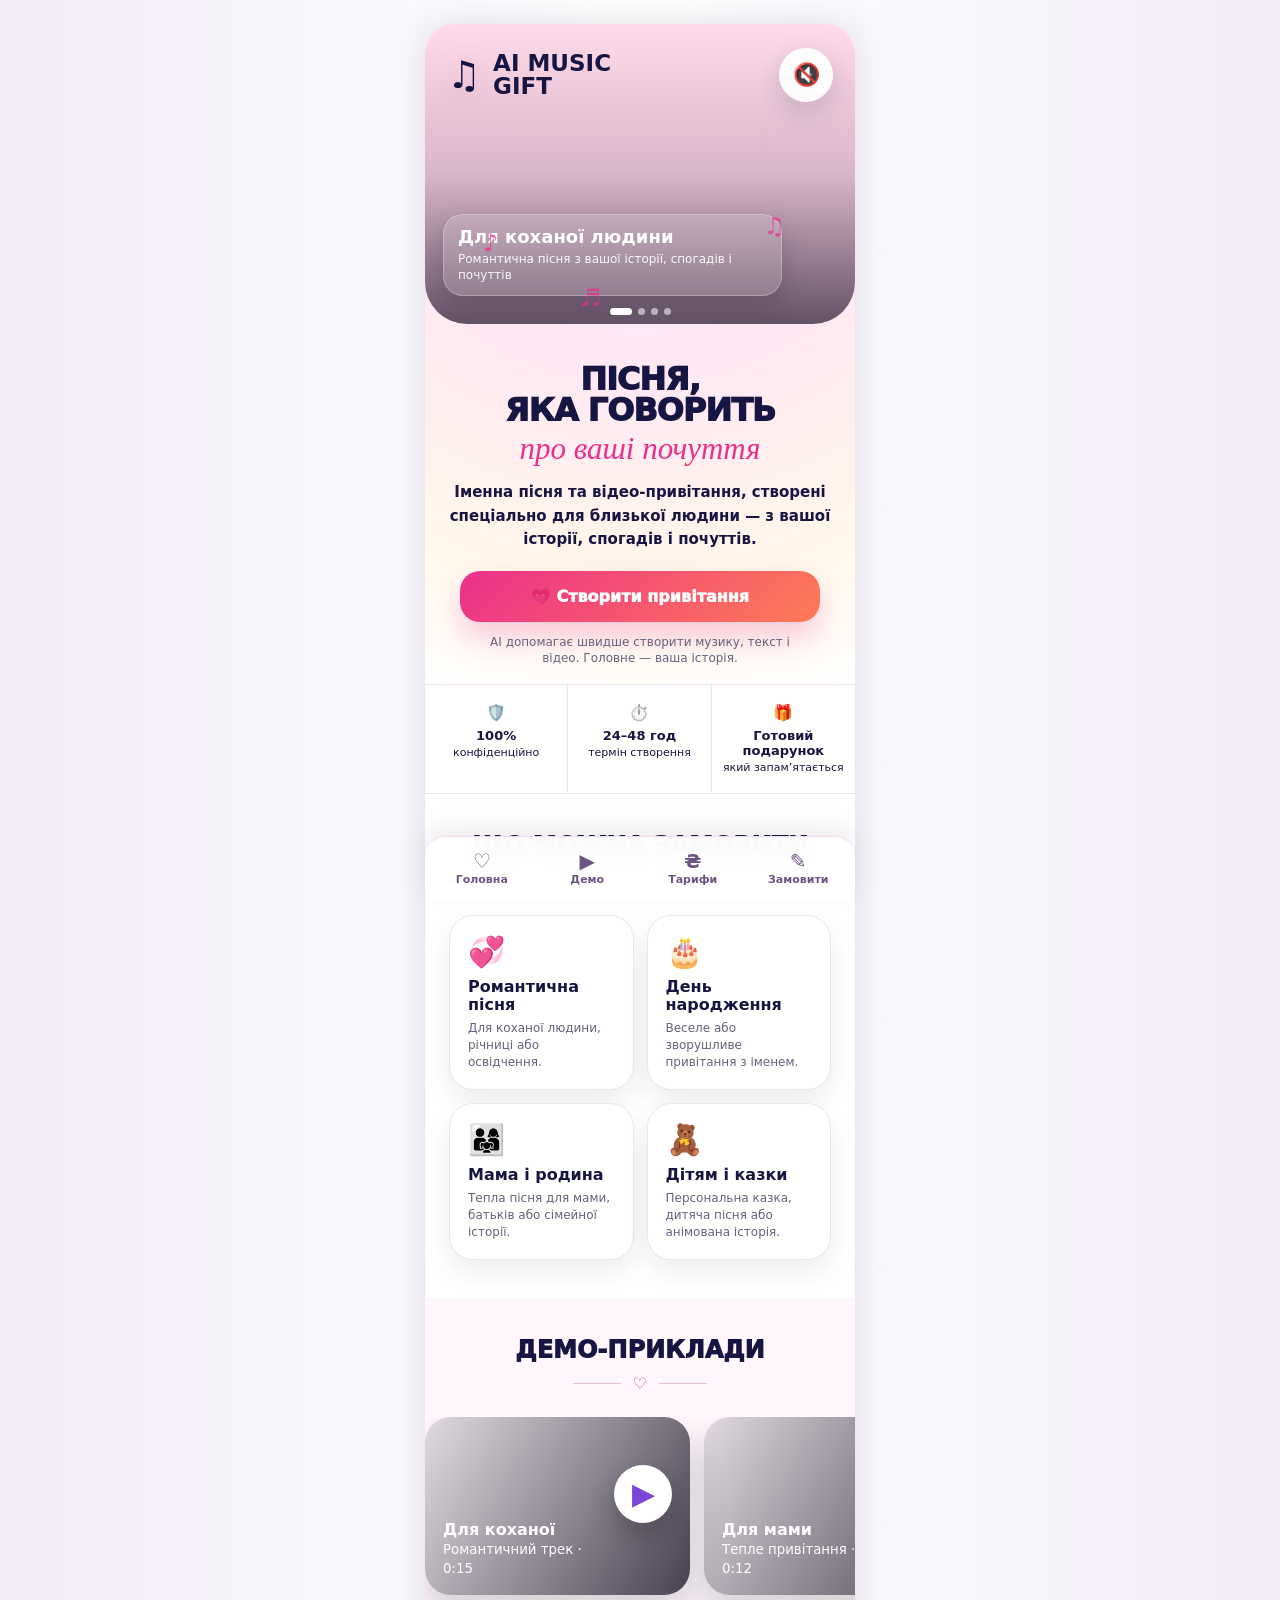
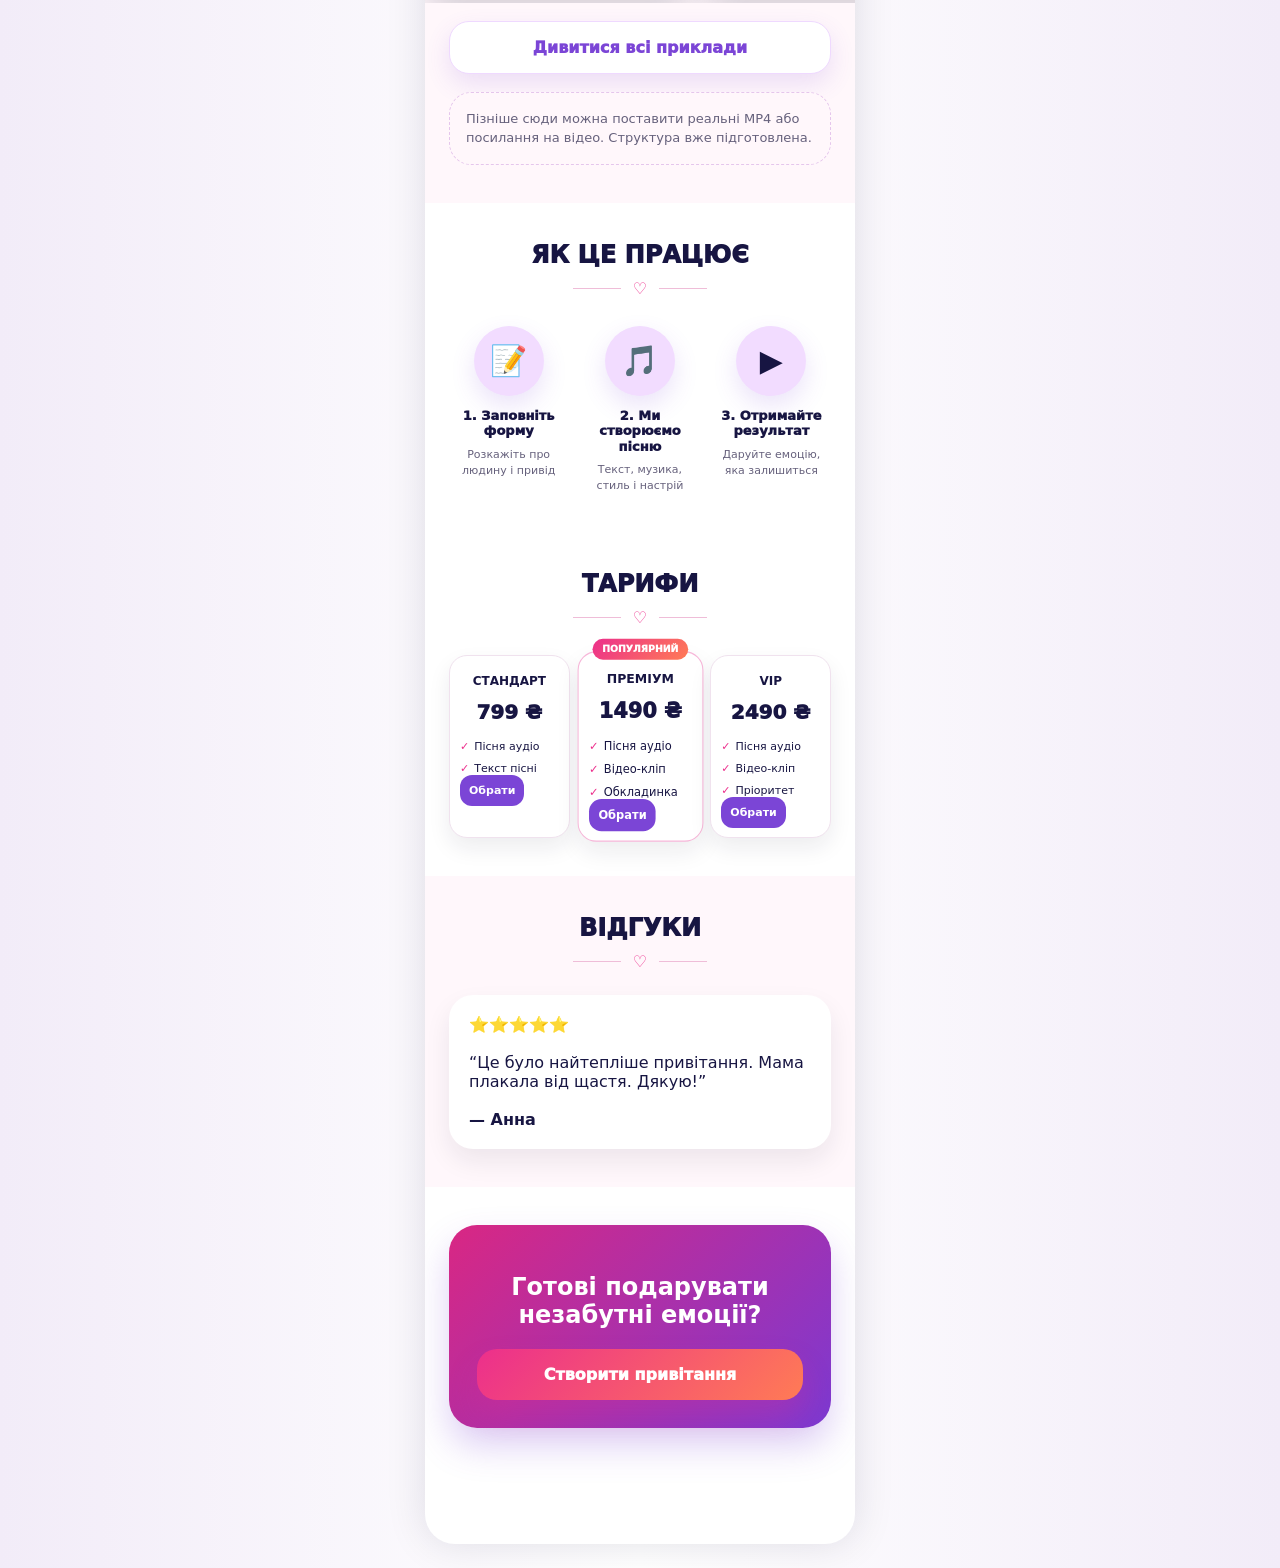
==== commit 9aa97eb9: "Add files via upload" ====
--- a/index.html
+++ b/index.html
@@ -1,10 +1,28 @@
-<!doctype html><html lang="uk"><head><meta charset="utf-8"><meta name="viewport" content="width=device-width,initial-scale=1"><title>AI Music Gift — іменні музичні привітання</title><link rel="stylesheet" href="styles-v5.css"></head><body><main class="shell">
-<section class="hero"><div class="hero-photo"><img src="https://images.unsplash.com/photo-1516589178581-6cd7833ae3b2?q=80&w=1200&auto=format&fit=crop" alt="romantic couple"></div><div class="top"><div class="logo"><div class="mark">♫</div><div>AI MUSIC<br>GIFT</div></div><div class="top-actions"><button class="sound-icon" data-sound onclick="playDemo()" aria-label="Увімкнути звук">🔇</button></div></div><div class="wave"><span class="bar"></span><span class="bar"></span><span class="bar"></span><span class="bar"></span><span class="bar"></span><span class="bar"></span><span class="bar"></span><span class="bar"></span><span class="bar"></span><span class="bar"></span><span class="bar"></span><span class="bar"></span><span class="bar"></span><span class="bar"></span><span class="bar"></span><span class="bar"></span><span class="bar"></span><span class="bar"></span><span class="bar"></span><span class="bar"></span><span class="bar"></span><span class="bar"></span><span class="bar"></span><span class="bar"></span><span class="bar"></span><span class="bar"></span><span class="bar"></span><span class="bar"></span><span class="bar"></span><span class="bar"></span><span class="bar"></span><span class="bar"></span><span class="bar"></span><span class="bar"></span><span class="bar"></span><span class="bar"></span></div><div class="note n1">♪</div><div class="note n2">♫</div><div class="note n3">♬</div><div class="hero-copy"><h1>ПІСНЯ,<br>ЯКА ГОВОРИТЬ</h1><div class="script">про ваші почуття</div><p class="lead">Іменна пісня та відео-привітання, створені спеціально для ваших близьких за допомогою AI</p><div class="cta-row"><a class="btn btn-primary" href="order.html">💗 Створити привітання</a></div></div></section>
+<!doctype html><html lang="uk"><head><meta charset="utf-8"><meta name="viewport" content="width=device-width,initial-scale=1"><title>AI Music Gift — іменні музичні привітання</title><link rel="stylesheet" href="styles-v6.css"></head><body><main class="shell">
+<section class="hero-v6">
+  <div class="hero-carousel" id="heroCarousel">
+    <div class="hero-slide active" style="background-image:url('https://images.unsplash.com/photo-1516589178581-6cd7833ae3b2?q=80&w=1200&auto=format&fit=crop')"><div class="slide-caption"><b>Для коханої людини</b><small>Романтична пісня з вашої історії, спогадів і почуттів</small></div></div>
+    <div class="hero-slide" style="background-image:url('https://images.unsplash.com/photo-1518199266791-5375a83190b7?q=80&w=1200&auto=format&fit=crop')"><div class="slide-caption"><b>Для мами та родини</b><small>Тепле привітання, яке хочеться переслухати</small></div></div>
+    <div class="hero-slide" style="background-image:url('https://images.unsplash.com/photo-1530103862676-de8c9debad1d?q=80&w=1200&auto=format&fit=crop')"><div class="slide-caption"><b>На день народження</b><small>Весела або зворушлива пісня замість звичайної листівки</small></div></div>
+    <div class="hero-slide" style="background-image:url('https://images.unsplash.com/photo-1503454537195-1dcabb73ffb9?q=80&w=1200&auto=format&fit=crop')"><div class="slide-caption"><b>Для дітей</b><small>Казкова пісня або маленька історія з іменем дитини</small></div></div>
+    <div class="hero-dots"><button class="hero-dot active" data-slide="0"></button><button class="hero-dot" data-slide="1"></button><button class="hero-dot" data-slide="2"></button><button class="hero-dot" data-slide="3"></button></div>
+  </div>
+  <div class="top"><div class="logo"><div class="mark">♫</div><div>AI MUSIC<br>GIFT</div></div><div class="top-actions"><button class="sound-icon" data-sound onclick="playDemo()" aria-label="Увімкнути звук">🔇</button></div></div>
+  <div class="wave"><span class="bar"></span><span class="bar"></span><span class="bar"></span><span class="bar"></span><span class="bar"></span><span class="bar"></span><span class="bar"></span><span class="bar"></span><span class="bar"></span><span class="bar"></span><span class="bar"></span><span class="bar"></span><span class="bar"></span><span class="bar"></span><span class="bar"></span><span class="bar"></span><span class="bar"></span><span class="bar"></span><span class="bar"></span><span class="bar"></span><span class="bar"></span><span class="bar"></span><span class="bar"></span><span class="bar"></span></div>
+  <div class="note n1">♪</div><div class="note n2">♫</div><div class="note n3">♬</div>
+  <div class="hero-copy">
+    <h1>ПІСНЯ,<br>ЯКА ГОВОРИТЬ</h1>
+    <div class="script">про ваші почуття</div>
+    <p class="lead">Іменна пісня та відео-привітання, створені спеціально для близької людини — з вашої історії, спогадів і почуттів.</p>
+    <div class="cta-row"><a class="btn btn-primary" href="order.html">💗 Створити привітання</a></div>
+    <p class="ai-note">AI допомагає швидше створити музику, текст і відео. Головне — ваша історія.</p>
+  </div>
+</section>
 <section class="benefits"><div class="benefit">🛡️<b>100%</b><span>конфіденційно</span></div><div class="benefit">⏱️<b>24–48 год</b><span>термін створення</span></div><div class="benefit">🎁<b>Готовий подарунок</b><span>який запам’ятається</span></div></section>
+<section class="section"><div class="title"><h2>ЩО МОЖНА ЗАМОВИТИ</h2><div class="orn">♡</div></div><div class="product-grid"><a class="product-card" href="product-romantic.html"><div class="emoji">💞</div><h3>Романтична пісня</h3><p>Для коханої людини, річниці або освідчення.</p></a><a class="product-card" href="product-birthday.html"><div class="emoji">🎂</div><h3>День народження</h3><p>Веселе або зворушливе привітання з іменем.</p></a><a class="product-card" href="product-family.html"><div class="emoji">👨‍👩‍👧</div><h3>Мама і родина</h3><p>Тепла пісня для мами, батьків або сімейної історії.</p></a><a class="product-card" href="product-kids.html"><div class="emoji">🧸</div><h3>Дітям і казки</h3><p>Персональна казка, дитяча пісня або анімована історія.</p></a></div></section>
+<section class="section soft"><div class="title"><h2>ДЕМО-ПРИКЛАДИ</h2><div class="orn">♡</div></div><div class="demo-strip"><div class="demo-tile" style="background-image:url('https://images.unsplash.com/photo-1519741497674-611481863552?q=80&w=1200&auto=format&fit=crop')"><button class="play-big" onclick="playDemo()">▶</button><div class="demo-text"><b>Для коханої</b><br><small>Романтичний трек · 0:15</small></div></div><div class="demo-tile" style="background-image:url('https://images.unsplash.com/photo-1518199266791-5375a83190b7?q=80&w=1200&auto=format&fit=crop')"><button class="play-big" onclick="playDemo()">▶</button><div class="demo-text"><b>Для мами</b><br><small>Тепле привітання · 0:12</small></div></div><div class="demo-tile" style="background-image:url('https://images.unsplash.com/photo-1530103862676-de8c9debad1d?q=80&w=1200&auto=format&fit=crop')"><button class="play-big" onclick="playDemo()">▶</button><div class="demo-text"><b>День народження</b><br><small>Святковий приклад · 0:10</small></div></div></div><a class="btn btn-secondary" style="margin-top:18px" href="demos.html">Дивитися всі приклади</a><div class="media-note">Пізніше сюди можна поставити реальні MP4 або посилання на відео. Структура вже підготовлена.</div></section>
 <section class="section"><div class="title"><h2>ЯК ЦЕ ПРАЦЮЄ</h2><div class="orn">♡</div></div><div class="steps"><div><div class="icon-bubble">📝</div><div class="small-title">1. Заповніть форму</div><div class="small-text">Розкажіть про людину і привід</div></div><div><div class="icon-bubble">🎵</div><div class="small-title">2. Ми створюємо пісню</div><div class="small-text">Текст, музика, стиль і настрій</div></div><div><div class="icon-bubble">▶️</div><div class="small-title">3. Отримайте результат</div><div class="small-text">Даруйте емоцію, яка залишиться</div></div></div></section>
-<section class="section soft"><div class="title"><h2>ПРИКЛАДИ РОБІТ</h2><div class="orn">♡</div></div><div class="demo-card"><div class="demo-img"><button class="play-big" onclick="playDemo()">▶</button><div class="demo-text"><b>Пісня для коханої</b><br><small>Романтичний трек у стилі поп-балади</small></div></div></div><a class="btn btn-secondary" style="margin-top:18px" href="demos.html">Дивитися всі приклади</a></section>
 <section class="section"><div class="title"><h2>ТАРИФИ</h2><div class="orn">♡</div></div><div class="cards"><div class="price"><h3>СТАНДАРТ</h3><div class="money">799 ₴</div><ul><li>Пісня аудіо</li><li>Текст пісні</li></ul><a class="mini-btn" href="tariffs.html">Обрати</a></div><div class="price pop"><div class="badge">ПОПУЛЯРНИЙ</div><h3>ПРЕМІУМ</h3><div class="money">1490 ₴</div><ul><li>Пісня аудіо</li><li>Відео-кліп</li><li>Обкладинка</li></ul><a class="mini-btn" href="tariffs.html">Обрати</a></div><div class="price"><h3>VIP</h3><div class="money">2490 ₴</div><ul><li>Пісня аудіо</li><li>Відео-кліп</li><li>Пріоритет</li></ul><a class="mini-btn" href="tariffs.html">Обрати</a></div></div></section>
 <section class="section soft"><div class="title"><h2>ВІДГУКИ</h2><div class="orn">♡</div></div><div class="review">⭐️⭐️⭐️⭐️⭐️<br><br>“Це було найтепліше привітання. Мама плакала від щастя. Дякую!”<br><br><b>— Анна</b></div></section>
-<section class="section"><div class="title"><h2>ГАРАНТІЇ</h2><div class="orn">♡</div></div><div class="steps"><div><div class="icon-bubble">🛡️</div><div class="small-title">Дані захищені</div></div><div><div class="icon-bubble">⏱️</div><div class="small-title">24–48 годин</div></div><div><div class="icon-bubble">💸</div><div class="small-title">Правки включені</div></div></div></section>
 <section class="section"><div class="final"><h2>Готові подарувати незабутні емоції?</h2><a class="btn btn-primary" href="order.html">Створити привітання</a></div></section>
 <nav class="bottom-nav"><a href="index.html"><b>♡</b>Головна</a><a href="demos.html"><b>▶</b>Демо</a><a href="tariffs.html"><b>₴</b>Тарифи</a><a href="order.html"><b>✎</b>Замовити</a></nav></main><script src="app.js"></script></body></html>
--- a/styles-v6.css
+++ b/styles-v6.css
@@ -0,0 +1,97 @@
+:root{
+  --ink:#171542;--muted:#66617c;--pink:#ec2f8c;--violet:#7b45d6;--orange:#ff7b55;--bg:#fff7fb;--soft:#f6e9ff;
+}
+*{box-sizing:border-box} body{margin:0;font-family:Inter,system-ui,-apple-system,Segoe UI,Roboto,Arial,sans-serif;background:#f4eef7;color:var(--ink)}
+a{text-decoration:none;color:inherit}.shell{max-width:430px;margin:0 auto;background:#fff;min-height:100vh;box-shadow:0 0 40px rgba(20,20,50,.12);position:relative;overflow:hidden;padding-bottom:78px}.top{position:absolute;top:0;left:0;right:0;z-index:5;display:flex;align-items:center;justify-content:space-between;padding:24px 22px}.top-actions{display:flex;align-items:center;gap:0}.logo{display:flex;gap:12px;align-items:center;font-weight:900;font-size:23px;line-height:1.02}.logo .mark{font-size:38px;filter:drop-shadow(0 6px 12px rgba(236,47,140,.25))}.menu-btn,.circle-btn{border:0;background:rgba(255,255,255,.92);height:54px;width:54px;border-radius:50%;box-shadow:0 10px 28px rgba(35,20,70,.16);font-size:28px;color:var(--ink)}.sound-icon{border:0;background:rgba(255,255,255,.92);height:54px;width:54px;border-radius:50%;box-shadow:0 10px 28px rgba(35,20,70,.16);font-size:22px;color:var(--ink);display:flex;align-items:center;justify-content:center}.hero{position:relative;min-height:620px;overflow:hidden;background:radial-gradient(circle at 50% 10%,#fff 0,#ffe7f4 38%,#fff7e9 76%,#fff 100%)}.hero-photo{height:265px;position:relative;overflow:hidden;border-bottom-left-radius:38px;border-bottom-right-radius:38px}.hero-photo img{width:100%;height:100%;object-fit:cover;object-position:center;display:block;filter:saturate(1.06) contrast(.98)}.hero-photo:after{content:"";position:absolute;inset:0;background:linear-gradient(to bottom,rgba(255,255,255,.15),rgba(255,230,244,.28),#fff 96%)}.hero-copy{position:relative;z-index:3;text-align:center;padding:18px 24px 20px}.eyebrow{display:inline-flex;gap:8px;align-items:center;background:#fff;border:1px solid #f4d4e8;border-radius:999px;padding:8px 14px;font-weight:800;font-size:13px;box-shadow:0 8px 22px rgba(236,47,140,.12)}h1{font-size:34px;line-height:.98;margin:12px 0 0;font-weight:950;letter-spacing:-1px}.script{font-family:Georgia,serif;font-style:italic;font-size:34px;color:var(--pink);line-height:1.05;margin-top:6px}.lead{font-size:16px;line-height:1.55;font-weight:750;margin:18px 0 0}.cta-row{display:grid;grid-template-columns:1fr;gap:10px;margin:20px auto 0;max-width:360px}.btn{border:0;border-radius:20px;padding:16px 18px;font-weight:950;font-size:16px;display:flex;align-items:center;justify-content:center;gap:10px;box-shadow:0 16px 30px rgba(236,47,140,.24);cursor:pointer}.btn-primary{background:linear-gradient(135deg,var(--pink),var(--orange));color:#fff}.btn-secondary{background:#fff;color:var(--violet);border:1px solid #efd9ff;box-shadow:0 10px 24px rgba(123,69,214,.14)}.hint{font-size:12px;color:var(--muted);margin-top:10px}.wave{position:absolute;left:50%;top:235px;height:48px;width:74%;transform:translateX(-50%);z-index:2;opacity:.65;display:flex;align-items:center;justify-content:center}.bar{display:inline-block;width:3px;margin:0 3px;border-radius:8px;background:linear-gradient(var(--orange),var(--pink));animation:pulse 1.15s ease-in-out infinite;vertical-align:middle}.bar:nth-child(2n){animation-delay:.12s}.bar:nth-child(3n){animation-delay:.22s}.bar:nth-child(4n){animation-delay:.32s}@keyframes pulse{0%,100%{height:12px;opacity:.45}50%{height:44px;opacity:1}}.note{position:absolute;z-index:2;color:var(--pink);font-size:24px;opacity:.72;animation:float 4.8s ease-in-out infinite}.n1{left:58px;top:205px}.n2{right:70px;top:188px;animation-delay:1s}.n3{left:155px;top:260px;animation-delay:1.8s}@keyframes float{0%,100%{transform:translateY(0) rotate(-6deg)}50%{transform:translateY(-18px) rotate(7deg)}}.benefits{display:grid;grid-template-columns:repeat(3,1fr);border-top:1px solid #f3e3ee;border-bottom:1px solid #f3e3ee;background:#fff}.benefit{text-align:center;padding:18px 8px;border-right:1px solid #f3e3ee}.benefit:last-child{border-right:0}.benefit b{display:block;font-size:13px;margin-top:6px}.benefit span{display:block;font-size:11px;line-height:1.25;margin-top:3px}.section{padding:38px 24px}.soft{background:var(--bg)}.title{text-align:center}.title h2{font-size:24px;margin:0;font-weight:950}.orn{display:flex;align-items:center;justify-content:center;gap:12px;color:var(--pink);margin-top:10px}.orn:before,.orn:after{content:"";height:1px;width:48px;background:#efbdd8}.steps{display:grid;grid-template-columns:repeat(3,1fr);gap:12px;margin-top:28px;text-align:center}.icon-bubble{width:70px;height:70px;border-radius:50%;display:flex;align-items:center;justify-content:center;background:#f2dcff;margin:0 auto 12px;font-size:30px;box-shadow:0 10px 24px rgba(123,69,214,.15)}.small-title{font-size:13px;font-weight:950;line-height:1.2}.small-text{font-size:11px;line-height:1.42;color:var(--muted);margin-top:8px}.demo-card{margin-top:24px;border-radius:26px;overflow:hidden;background:#171542;color:#fff;box-shadow:0 18px 34px rgba(20,20,50,.22);position:relative}.demo-img{height:190px;background:linear-gradient(120deg,rgba(0,0,0,.15),rgba(0,0,0,.75)),url('https://images.unsplash.com/photo-1519741497674-611481863552?q=80&w=1200&auto=format&fit=crop');background-size:cover;background-position:center;position:relative}.play-big{position:absolute;right:28px;top:62px;height:66px;width:66px;border:0;border-radius:50%;background:#fff;color:var(--violet);font-size:30px;box-shadow:0 12px 25px rgba(0,0,0,.22)}.demo-text{position:absolute;left:22px;right:110px;bottom:22px}.cards{display:grid;grid-template-columns:repeat(3,1fr);gap:10px;margin-top:28px}.price{position:relative;background:#fff;border:1px solid #f0e2ee;border-radius:18px;padding:18px 10px;box-shadow:0 10px 22px rgba(20,20,50,.08);font-size:11px}.price.pop{transform:scale(1.04);border-color:#f7b7d9}.badge{position:absolute;top:-13px;left:50%;transform:translateX(-50%);background:linear-gradient(135deg,var(--pink),var(--orange));color:#fff;border-radius:999px;padding:5px 9px;font-size:9px;font-weight:950}.price h3{font-size:12px;text-align:center;margin:0 0 12px}.money{text-align:center;font-weight:950;font-size:20px;margin-bottom:16px}.price ul{padding:0;margin:0;list-style:none}.price li{margin:9px 0}.price li:before{content:'✓';color:var(--pink);font-weight:900;margin-right:5px}.mini-btn{width:100%;border:0;border-radius:12px;background:var(--violet);color:#fff;padding:9px;margin-top:14px;font-weight:850}.review{background:#fff;border-radius:24px;padding:20px;box-shadow:0 12px 26px rgba(20,20,50,.08);margin-top:24px}.final{border-radius:28px;background:linear-gradient(135deg,#d92783,#7c39d1);color:#fff;text-align:center;padding:28px;box-shadow:0 18px 35px rgba(123,69,214,.25)}.bottom-nav{position:fixed;left:50%;bottom:0;transform:translateX(-50%);width:min(430px,100%);display:grid;grid-template-columns:repeat(4,1fr);gap:2px;background:rgba(255,255,255,.94);backdrop-filter:blur(12px);border-top:1px solid #f0d9e8;z-index:10;padding:9px 6px}.bottom-nav a{text-align:center;color:#7b638f;font-size:11px;font-weight:800}.bottom-nav b{display:block;font-size:21px}.page-head{padding:26px 22px 16px;background:linear-gradient(135deg,#fff,#fff0f7);border-bottom:1px solid #f4dce9}.back{display:inline-flex;align-items:center;gap:8px;font-weight:950;color:var(--violet);margin-bottom:16px}.page-title{font-size:28px;line-height:1.05;font-weight:950;margin:0}.form{padding:24px}.field{margin-bottom:16px}.label{display:block;font-weight:900;margin-bottom:8px}.input,.select,.textarea{width:100%;border:1px solid #ecd8e8;border-radius:18px;padding:15px;background:#fff;font-size:15px;color:var(--ink);outline:none}.textarea{min-height:96px;resize:vertical}.option-grid{display:grid;grid-template-columns:1fr 1fr;gap:12px}.option{border:1px solid #efd9ff;border-radius:20px;padding:18px;background:#fff;box-shadow:0 8px 20px rgba(20,20,50,.06);font-weight:900}.option:hover,.option:focus{border-color:var(--pink)}.upload-box{border:2px dashed #e5c6ec;border-radius:24px;background:#fff7fb;padding:30px;text-align:center}.pay-box{background:#fff;border-radius:24px;padding:22px;box-shadow:0 12px 26px rgba(20,20,50,.08);margin:18px 0}.success{min-height:100vh;display:flex;align-items:center;justify-content:center;text-align:center;padding:34px}.success-card{background:#fff;border-radius:30px;padding:34px 24px;box-shadow:0 18px 34px rgba(20,20,50,.12)}
+@media(min-width:760px){body{background:linear-gradient(90deg,#f2ecf8,#fff,#f2ecf8)}.shell{margin:24px auto;border-radius:30px;min-height:calc(100vh - 48px)}.bottom-nav{border-radius:20px 20px 0 0}.hero{min-height:600px}}
+
+/* v3 cache-bust + mobile navigation fixes */
+a.btn, button.btn {
+  text-decoration: none !important;
+  border-radius: 20px !important;
+  padding: 16px 18px !important;
+  font-weight: 950 !important;
+  font-size: 16px !important;
+  display: flex !important;
+  align-items: center !important;
+  justify-content: center !important;
+  gap: 10px !important;
+  box-shadow: 0 16px 30px rgba(236,47,140,.24) !important;
+  cursor: pointer !important;
+  width: 100% !important;
+  box-sizing: border-box !important;
+}
+a.btn-primary, button.btn-primary {
+  background: linear-gradient(135deg,var(--pink),var(--orange)) !important;
+  color: #fff !important;
+}
+a.btn-secondary, button.btn-secondary {
+  background:#fff !important;
+  color:var(--violet) !important;
+  border:1px solid #efd9ff !important;
+  box-shadow:0 10px 24px rgba(123,69,214,.14) !important;
+}
+a.back {
+  text-decoration: none !important;
+  display: inline-flex !important;
+  align-items: center !important;
+  gap: 8px !important;
+  padding: 10px 14px !important;
+  border-radius: 999px !important;
+  background: #fff !important;
+  color: var(--violet) !important;
+  font-weight: 950 !important;
+  box-shadow: 0 8px 18px rgba(123,69,214,.12) !important;
+  margin-bottom: 18px !important;
+}
+.bottom-nav {
+  position: fixed !important;
+  left: 50% !important;
+  bottom: 0 !important;
+  transform: translateX(-50%) !important;
+  width: min(430px,100%) !important;
+  display: grid !important;
+  grid-template-columns: repeat(4,1fr) !important;
+  gap: 4px !important;
+  background: rgba(255,255,255,.96) !important;
+  backdrop-filter: blur(12px) !important;
+  border-top: 1px solid #f0d9e8 !important;
+  z-index: 999 !important;
+  padding: 8px 6px calc(8px + env(safe-area-inset-bottom)) !important;
+  box-shadow: 0 -10px 24px rgba(23,21,66,.08) !important;
+}
+.bottom-nav a {
+  text-decoration: none !important;
+  text-align: center !important;
+  color:#6c5584 !important;
+  font-size: 11px !important;
+  font-weight: 850 !important;
+  line-height: 1.1 !important;
+  padding: 6px 2px !important;
+  border-radius: 14px !important;
+}
+.bottom-nav a:hover,
+.bottom-nav a:focus {
+  background:#fff0f7 !important;
+  color:var(--pink) !important;
+}
+.bottom-nav b {
+  display:block !important;
+  font-size:20px !important;
+  line-height:1 !important;
+  margin-bottom:3px !important;
+}
+.form { padding-bottom: 110px !important; }
+
+.menu-btn{display:none}
+
+
+/* AI MUSIC GIFT v6 — hero carousel + product system */
+.hero-v6{position:relative;min-height:640px;overflow:hidden;background:radial-gradient(circle at 50% 10%,#fff 0,#ffe7f4 42%,#fff7e9 78%,#fff 100%)}
+.hero-carousel{height:292px;position:relative;overflow:hidden;border-bottom-left-radius:42px;border-bottom-right-radius:42px;background:#ffd9e9}
+.hero-slide{position:absolute;inset:0;opacity:0;transition:opacity .65s ease;background-size:cover;background-position:center;display:flex;align-items:flex-end;padding:18px 18px 28px;color:#fff}
+.hero-slide.active{opacity:1}
+.hero-slide:after{content:"";position:absolute;inset:0;background:linear-gradient(to bottom,rgba(255,255,255,.05),rgba(40,20,55,.18),rgba(20,12,35,.66))}
+.slide-caption{position:relative;z-index:2;background:rgba(255,255,255,.16);backdrop-filter:blur(8px);border:1px solid rgba(255,255,255,.28);border-radius:20px;padding:12px 14px;max-width:86%;box-shadow:0 10px 25px rgba(20,10,35,.18)}
+.slide-caption b{display:block;font-size:18px;line-height:1.1}.slide-caption small{display:block;margin-top:4px;font-size:12px;line-height:1.35;opacity:.94}.hero-dots{position:absolute;left:0;right:0;bottom:9px;z-index:3;display:flex;gap:6px;justify-content:center}.hero-dot{width:7px;height:7px;border-radius:99px;background:rgba(255,255,255,.55);border:0;padding:0}.hero-dot.active{width:22px;background:#fff}.hero-v6 .top{top:0}.hero-v6 .wave{top:252px;width:68%;height:40px;opacity:.58}.hero-v6 .hero-copy{padding:28px 23px 18px}.hero-v6 h1{font-size:32px}.hero-v6 .script{font-size:31px}.hero-v6 .lead{font-size:15px;margin-top:16px}.ai-note{font-size:12px;line-height:1.35;color:var(--muted);margin:12px auto 0;max-width:320px}.hero-mini-products{display:grid;grid-template-columns:1fr 1fr;gap:10px;margin:18px auto 0;max-width:355px}.mini-product{background:#fff;border:1px solid #f4d4e8;border-radius:18px;padding:10px 12px;text-align:left;box-shadow:0 8px 22px rgba(236,47,140,.1);font-size:12px;font-weight:900}.mini-product span{font-size:19px;margin-right:4px}.product-grid{display:grid;grid-template-columns:1fr 1fr;gap:13px;margin-top:26px}.product-card{background:#fff;border:1px solid #f0e2ee;border-radius:24px;padding:18px;box-shadow:0 12px 26px rgba(20,20,50,.08)}.product-card .emoji{font-size:30px}.product-card h3{margin:9px 0 7px;font-size:16px;line-height:1.1}.product-card p{margin:0;color:var(--muted);font-size:12px;line-height:1.4}.demo-strip{display:flex;gap:14px;overflow-x:auto;margin:24px -24px 0;padding:0 24px 8px;scroll-snap-type:x mandatory}.demo-strip::-webkit-scrollbar{display:none}.demo-tile{min-width:265px;height:178px;border-radius:26px;overflow:hidden;position:relative;scroll-snap-align:start;background-size:cover;background-position:center;color:#fff;box-shadow:0 18px 34px rgba(20,20,50,.18)}.demo-tile:after{content:"";position:absolute;inset:0;background:linear-gradient(120deg,rgba(10,5,25,.12),rgba(10,5,25,.75))}.demo-tile .play-big{right:18px;top:48px;height:58px;width:58px;z-index:2}.demo-tile .demo-text{z-index:2;left:18px;right:84px;bottom:18px}.media-note{background:#fff7fb;border:1px dashed #e5c6ec;border-radius:22px;padding:16px;font-size:13px;line-height:1.5;color:var(--muted);margin-top:18px}.requirements{background:#fff;border:1px solid #f0e2ee;border-radius:24px;padding:18px;margin-top:18px;box-shadow:0 12px 26px rgba(20,20,50,.06)}.requirements h3{margin:0 0 10px;font-size:16px}.requirements ul{margin:0;padding-left:18px;color:var(--muted);font-size:13px;line-height:1.55}.lang-switch{display:flex;justify-content:center;gap:8px;margin-top:15px}.lang-switch a{font-size:12px;font-weight:900;color:var(--violet);background:#fff;border:1px solid #efd9ff;border-radius:999px;padding:7px 10px}.bottom-spacer{height:18px}
+@media(min-width:760px){.hero-v6{min-height:620px}.hero-carousel{height:300px}}
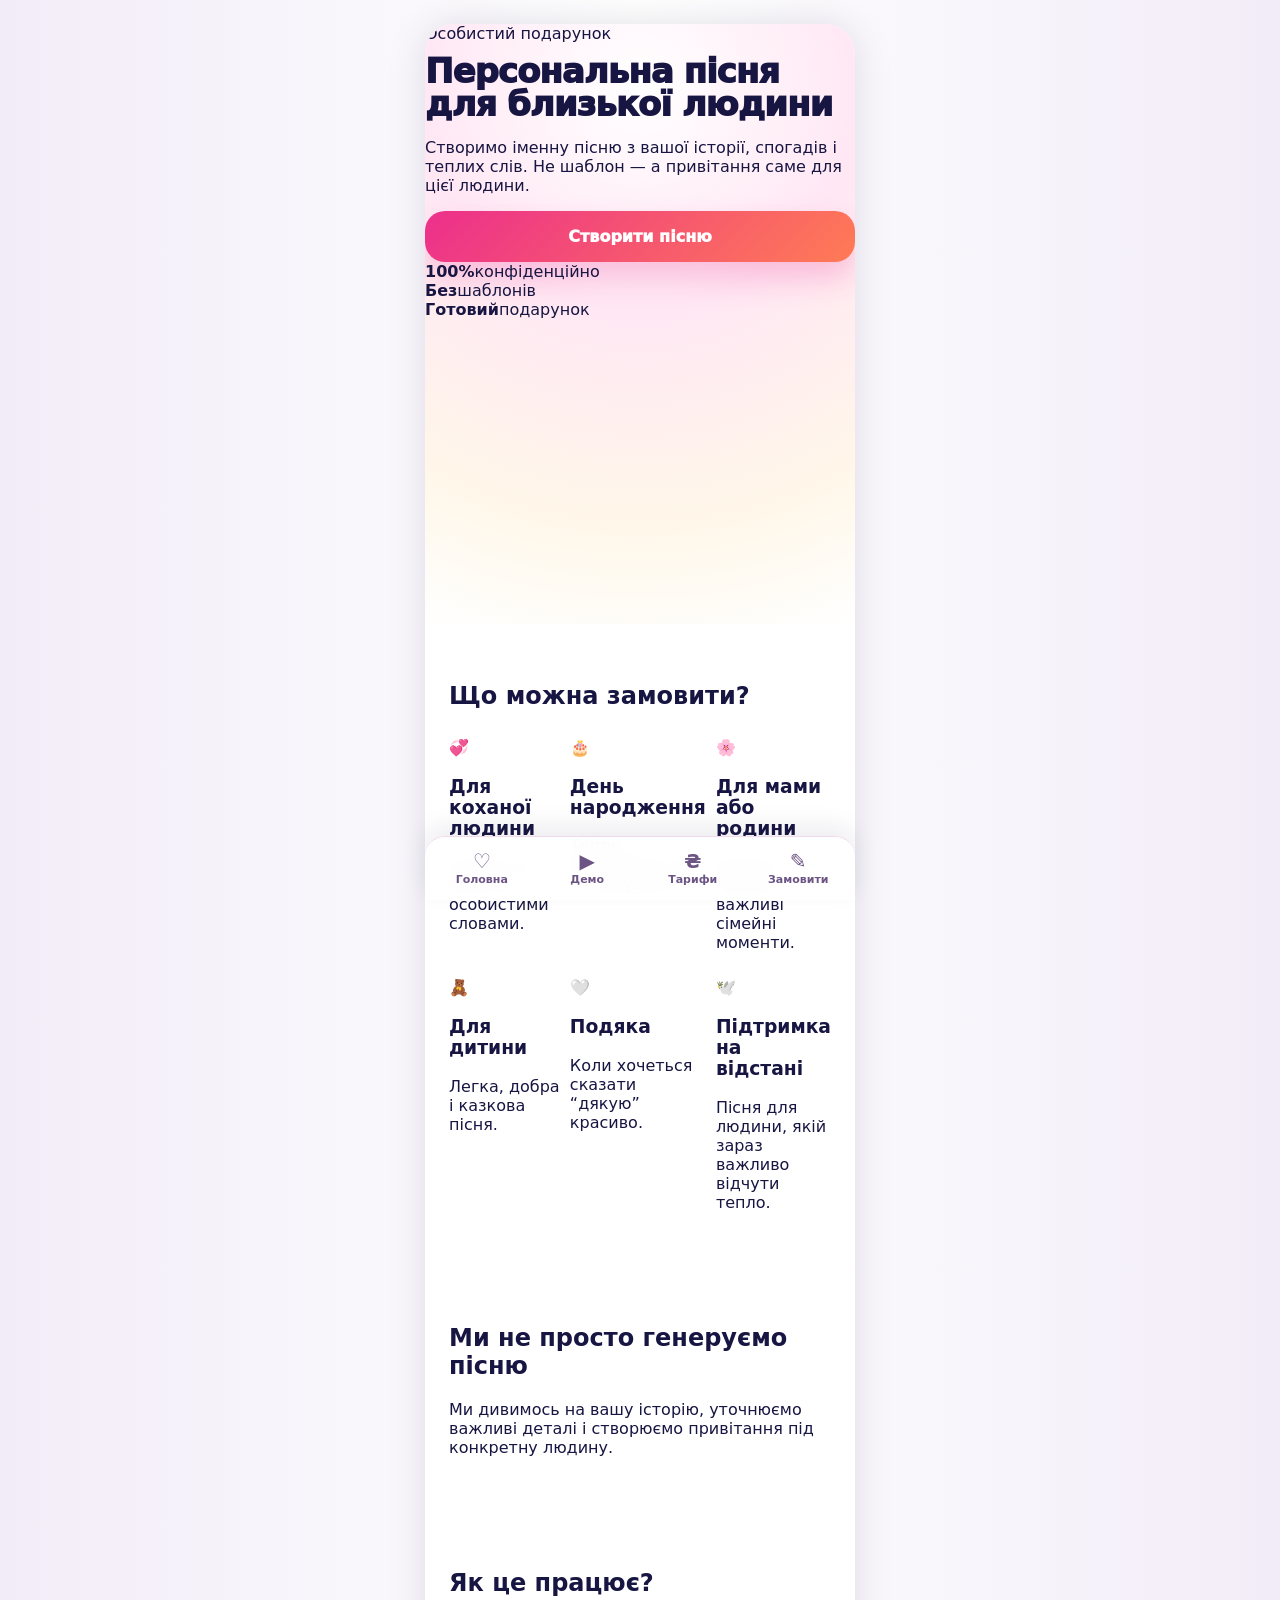
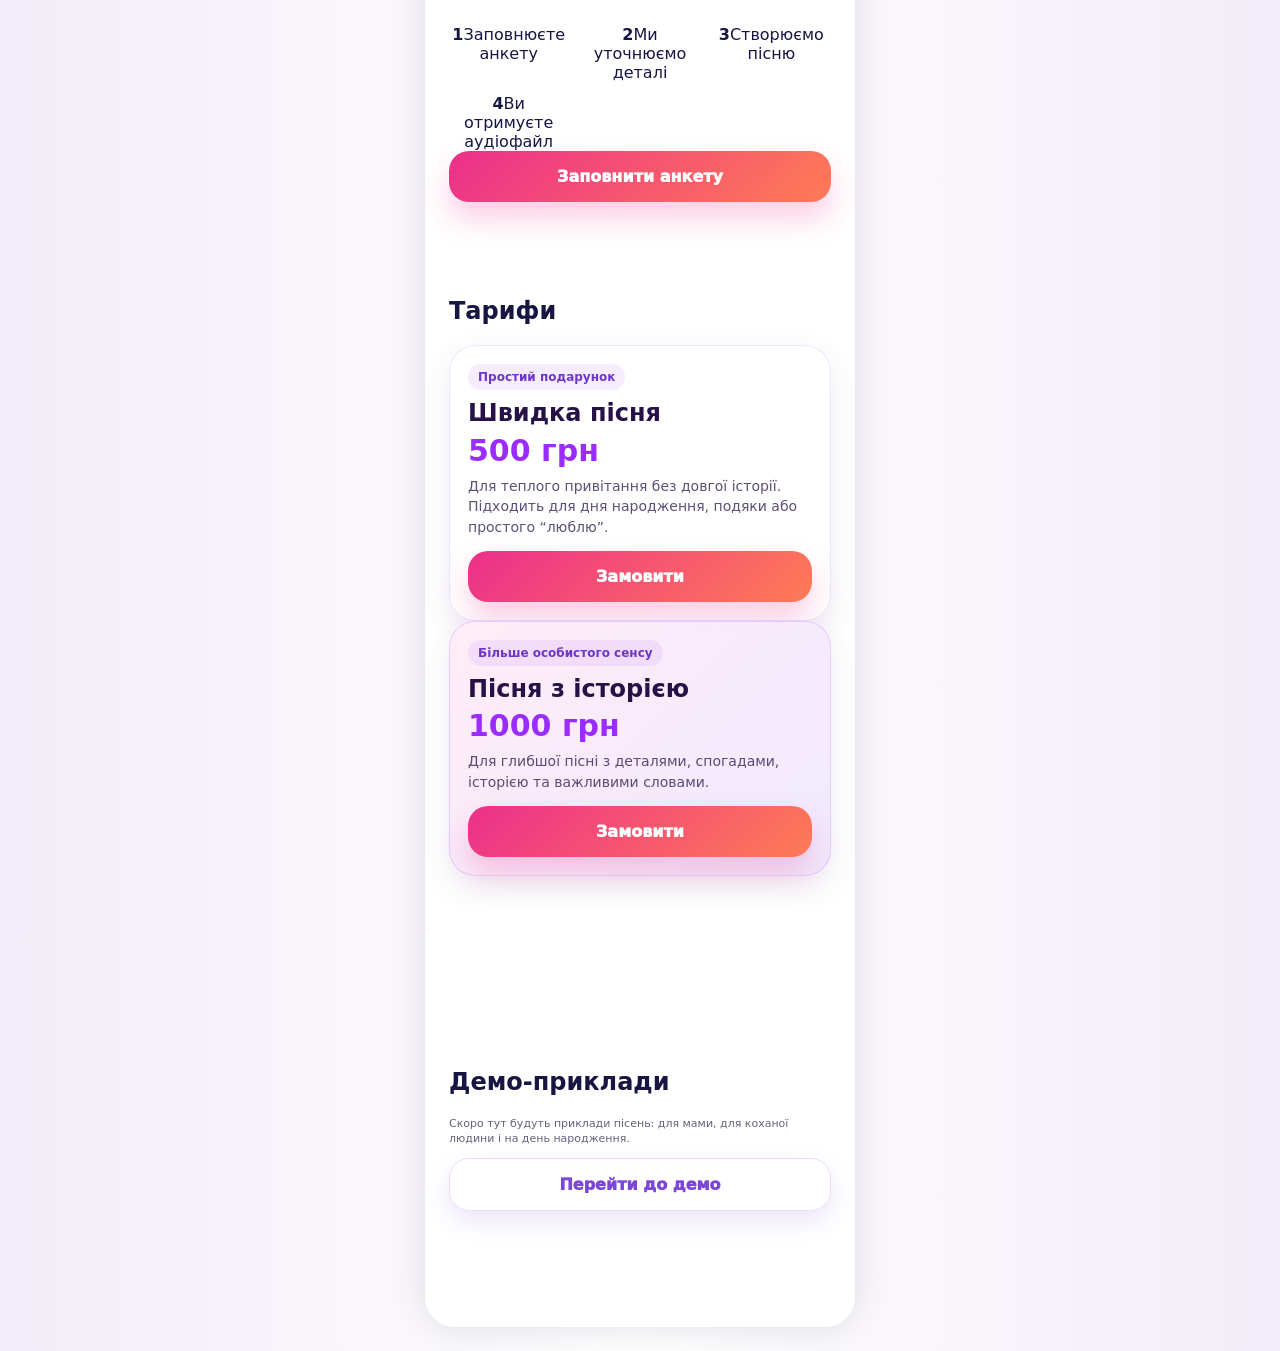
==== commit 85a0bf8e: "Update homepage for Ukrainian song MVP" ====
--- a/index.html
+++ b/index.html
@@ -1,28 +1,153 @@
-<!doctype html><html lang="uk"><head><meta charset="utf-8"><meta name="viewport" content="width=device-width,initial-scale=1"><title>AI Music Gift — іменні музичні привітання</title><link rel="stylesheet" href="styles-v6.css"></head><body><main class="shell">
-<section class="hero-v6">
-  <div class="hero-carousel" id="heroCarousel">
-    <div class="hero-slide active" style="background-image:url('https://images.unsplash.com/photo-1516589178581-6cd7833ae3b2?q=80&w=1200&auto=format&fit=crop')"><div class="slide-caption"><b>Для коханої людини</b><small>Романтична пісня з вашої історії, спогадів і почуттів</small></div></div>
-    <div class="hero-slide" style="background-image:url('https://images.unsplash.com/photo-1518199266791-5375a83190b7?q=80&w=1200&auto=format&fit=crop')"><div class="slide-caption"><b>Для мами та родини</b><small>Тепле привітання, яке хочеться переслухати</small></div></div>
-    <div class="hero-slide" style="background-image:url('https://images.unsplash.com/photo-1530103862676-de8c9debad1d?q=80&w=1200&auto=format&fit=crop')"><div class="slide-caption"><b>На день народження</b><small>Весела або зворушлива пісня замість звичайної листівки</small></div></div>
-    <div class="hero-slide" style="background-image:url('https://images.unsplash.com/photo-1503454537195-1dcabb73ffb9?q=80&w=1200&auto=format&fit=crop')"><div class="slide-caption"><b>Для дітей</b><small>Казкова пісня або маленька історія з іменем дитини</small></div></div>
-    <div class="hero-dots"><button class="hero-dot active" data-slide="0"></button><button class="hero-dot" data-slide="1"></button><button class="hero-dot" data-slide="2"></button><button class="hero-dot" data-slide="3"></button></div>
-  </div>
-  <div class="top"><div class="logo"><div class="mark">♫</div><div>AI MUSIC<br>GIFT</div></div><div class="top-actions"><button class="sound-icon" data-sound onclick="playDemo()" aria-label="Увімкнути звук">🔇</button></div></div>
-  <div class="wave"><span class="bar"></span><span class="bar"></span><span class="bar"></span><span class="bar"></span><span class="bar"></span><span class="bar"></span><span class="bar"></span><span class="bar"></span><span class="bar"></span><span class="bar"></span><span class="bar"></span><span class="bar"></span><span class="bar"></span><span class="bar"></span><span class="bar"></span><span class="bar"></span><span class="bar"></span><span class="bar"></span><span class="bar"></span><span class="bar"></span><span class="bar"></span><span class="bar"></span><span class="bar"></span><span class="bar"></span></div>
-  <div class="note n1">♪</div><div class="note n2">♫</div><div class="note n3">♬</div>
-  <div class="hero-copy">
-    <h1>ПІСНЯ,<br>ЯКА ГОВОРИТЬ</h1>
-    <div class="script">про ваші почуття</div>
-    <p class="lead">Іменна пісня та відео-привітання, створені спеціально для близької людини — з вашої історії, спогадів і почуттів.</p>
-    <div class="cta-row"><a class="btn btn-primary" href="order.html">💗 Створити привітання</a></div>
-    <p class="ai-note">AI допомагає швидше створити музику, текст і відео. Головне — ваша історія.</p>
-  </div>
-</section>
-<section class="benefits"><div class="benefit">🛡️<b>100%</b><span>конфіденційно</span></div><div class="benefit">⏱️<b>24–48 год</b><span>термін створення</span></div><div class="benefit">🎁<b>Готовий подарунок</b><span>який запам’ятається</span></div></section>
-<section class="section"><div class="title"><h2>ЩО МОЖНА ЗАМОВИТИ</h2><div class="orn">♡</div></div><div class="product-grid"><a class="product-card" href="product-romantic.html"><div class="emoji">💞</div><h3>Романтична пісня</h3><p>Для коханої людини, річниці або освідчення.</p></a><a class="product-card" href="product-birthday.html"><div class="emoji">🎂</div><h3>День народження</h3><p>Веселе або зворушливе привітання з іменем.</p></a><a class="product-card" href="product-family.html"><div class="emoji">👨‍👩‍👧</div><h3>Мама і родина</h3><p>Тепла пісня для мами, батьків або сімейної історії.</p></a><a class="product-card" href="product-kids.html"><div class="emoji">🧸</div><h3>Дітям і казки</h3><p>Персональна казка, дитяча пісня або анімована історія.</p></a></div></section>
-<section class="section soft"><div class="title"><h2>ДЕМО-ПРИКЛАДИ</h2><div class="orn">♡</div></div><div class="demo-strip"><div class="demo-tile" style="background-image:url('https://images.unsplash.com/photo-1519741497674-611481863552?q=80&w=1200&auto=format&fit=crop')"><button class="play-big" onclick="playDemo()">▶</button><div class="demo-text"><b>Для коханої</b><br><small>Романтичний трек · 0:15</small></div></div><div class="demo-tile" style="background-image:url('https://images.unsplash.com/photo-1518199266791-5375a83190b7?q=80&w=1200&auto=format&fit=crop')"><button class="play-big" onclick="playDemo()">▶</button><div class="demo-text"><b>Для мами</b><br><small>Тепле привітання · 0:12</small></div></div><div class="demo-tile" style="background-image:url('https://images.unsplash.com/photo-1530103862676-de8c9debad1d?q=80&w=1200&auto=format&fit=crop')"><button class="play-big" onclick="playDemo()">▶</button><div class="demo-text"><b>День народження</b><br><small>Святковий приклад · 0:10</small></div></div></div><a class="btn btn-secondary" style="margin-top:18px" href="demos.html">Дивитися всі приклади</a><div class="media-note">Пізніше сюди можна поставити реальні MP4 або посилання на відео. Структура вже підготовлена.</div></section>
-<section class="section"><div class="title"><h2>ЯК ЦЕ ПРАЦЮЄ</h2><div class="orn">♡</div></div><div class="steps"><div><div class="icon-bubble">📝</div><div class="small-title">1. Заповніть форму</div><div class="small-text">Розкажіть про людину і привід</div></div><div><div class="icon-bubble">🎵</div><div class="small-title">2. Ми створюємо пісню</div><div class="small-text">Текст, музика, стиль і настрій</div></div><div><div class="icon-bubble">▶️</div><div class="small-title">3. Отримайте результат</div><div class="small-text">Даруйте емоцію, яка залишиться</div></div></div></section>
-<section class="section"><div class="title"><h2>ТАРИФИ</h2><div class="orn">♡</div></div><div class="cards"><div class="price"><h3>СТАНДАРТ</h3><div class="money">799 ₴</div><ul><li>Пісня аудіо</li><li>Текст пісні</li></ul><a class="mini-btn" href="tariffs.html">Обрати</a></div><div class="price pop"><div class="badge">ПОПУЛЯРНИЙ</div><h3>ПРЕМІУМ</h3><div class="money">1490 ₴</div><ul><li>Пісня аудіо</li><li>Відео-кліп</li><li>Обкладинка</li></ul><a class="mini-btn" href="tariffs.html">Обрати</a></div><div class="price"><h3>VIP</h3><div class="money">2490 ₴</div><ul><li>Пісня аудіо</li><li>Відео-кліп</li><li>Пріоритет</li></ul><a class="mini-btn" href="tariffs.html">Обрати</a></div></div></section>
-<section class="section soft"><div class="title"><h2>ВІДГУКИ</h2><div class="orn">♡</div></div><div class="review">⭐️⭐️⭐️⭐️⭐️<br><br>“Це було найтепліше привітання. Мама плакала від щастя. Дякую!”<br><br><b>— Анна</b></div></section>
-<section class="section"><div class="final"><h2>Готові подарувати незабутні емоції?</h2><a class="btn btn-primary" href="order.html">Створити привітання</a></div></section>
-<nav class="bottom-nav"><a href="index.html"><b>♡</b>Головна</a><a href="demos.html"><b>▶</b>Демо</a><a href="tariffs.html"><b>₴</b>Тарифи</a><a href="order.html"><b>✎</b>Замовити</a></nav></main><script src="app.js"></script></body></html>
+<!DOCTYPE html>
+<html lang="uk">
+<head>
+  <meta charset="UTF-8" />
+  <meta name="viewport" content="width=device-width, initial-scale=1.0" />
+  <title>AI Music Gift — персональна пісня в подарунок</title>
+  <link rel="stylesheet" href="styles-v6.css?v=10" />
+</head>
+
+<body>
+<main class="shell">
+
+  <section class="hero">
+    <div class="hero-kicker">Особистий подарунок</div>
+
+    <h1>Персональна пісня для близької людини</h1>
+
+    <p>
+      Створимо іменну пісню з вашої історії, спогадів і теплих слів.
+      Не шаблон — а привітання саме для цієї людини.
+    </p>
+
+    <a class="btn btn-primary" href="order.html?lang=uk">
+      Створити пісню
+    </a>
+
+    <div class="trust-row">
+      <div><strong>100%</strong><span>конфіденційно</span></div>
+      <div><strong>Без</strong><span>шаблонів</span></div>
+      <div><strong>Готовий</strong><span>подарунок</span></div>
+    </div>
+  </section>
+
+  <section class="section">
+    <h2>Що можна замовити?</h2>
+
+    <div class="cards">
+      <a class="mini-card" href="order.html?lang=uk">
+        <b>💞</b>
+        <h3>Для коханої людини</h3>
+        <p>Романтична пісня з особистими словами.</p>
+      </a>
+
+      <a class="mini-card" href="order.html?lang=uk">
+        <b>🎂</b>
+        <h3>День народження</h3>
+        <p>Тепле привітання, яке не забудеться.</p>
+      </a>
+
+      <a class="mini-card" href="order.html?lang=uk">
+        <b>🌸</b>
+        <h3>Для мами або родини</h3>
+        <p>Подяка, любов і важливі сімейні моменти.</p>
+      </a>
+
+      <a class="mini-card" href="order.html?lang=uk">
+        <b>🧸</b>
+        <h3>Для дитини</h3>
+        <p>Легка, добра і казкова пісня.</p>
+      </a>
+
+      <a class="mini-card" href="order.html?lang=uk">
+        <b>🤍</b>
+        <h3>Подяка</h3>
+        <p>Коли хочеться сказати “дякую” красиво.</p>
+      </a>
+
+      <a class="mini-card" href="order.html?lang=uk">
+        <b>🕊️</b>
+        <h3>Підтримка на відстані</h3>
+        <p>Пісня для людини, якій зараз важливо відчути тепло.</p>
+      </a>
+    </div>
+  </section>
+
+  <section class="section soft-block">
+    <h2>Ми не просто генеруємо пісню</h2>
+    <p>
+      Ми дивимось на вашу історію, уточнюємо важливі деталі
+      і створюємо привітання під конкретну людину.
+    </p>
+  </section>
+
+  <section class="section">
+    <h2>Як це працює?</h2>
+
+    <div class="steps">
+      <div><strong>1</strong><span>Заповнюєте анкету</span></div>
+      <div><strong>2</strong><span>Ми уточнюємо деталі</span></div>
+      <div><strong>3</strong><span>Створюємо пісню</span></div>
+      <div><strong>4</strong><span>Ви отримуєте аудіофайл</span></div>
+    </div>
+
+    <a class="btn btn-primary" href="order.html?lang=uk">
+      Заповнити анкету
+    </a>
+  </section>
+
+  <section class="section">
+    <h2>Тарифи</h2>
+
+    <div class="tariff-list">
+      <article class="tariff-card">
+        <div class="tariff-badge">Простий подарунок</div>
+        <h2>Швидка пісня</h2>
+        <div class="tariff-price">500 грн</div>
+        <p class="tariff-desc">
+          Для теплого привітання без довгої історії.
+          Підходить для дня народження, подяки або простого “люблю”.
+        </p>
+        <a class="btn btn-primary" href="order.html?lang=uk">
+          Замовити
+        </a>
+      </article>
+
+      <article class="tariff-card tariff-card-featured">
+        <div class="tariff-badge">Більше особистого сенсу</div>
+        <h2>Пісня з історією</h2>
+        <div class="tariff-price">1000 грн</div>
+        <p class="tariff-desc">
+          Для глибшої пісні з деталями, спогадами,
+          історією та важливими словами.
+        </p>
+        <a class="btn btn-primary" href="order.html?lang=uk">
+          Замовити
+        </a>
+      </article>
+    </div>
+  </section>
+
+  <section class="section">
+    <h2>Демо-приклади</h2>
+    <p class="small-text">
+      Скоро тут будуть приклади пісень: для мами, для коханої людини і на день народження.
+    </p>
+
+    <a class="btn btn-secondary" href="demos.html?lang=uk">
+      Перейти до демо
+    </a>
+  </section>
+
+  <nav class="bottom-nav">
+    <a href="index.html?lang=uk"><b>♡</b><span>Головна</span></a>
+    <a href="demos.html?lang=uk"><b>▶</b><span>Демо</span></a>
+    <a href="tariffs.html?lang=uk"><b>₴</b><span>Тарифи</span></a>
+    <a href="order.html?lang=uk"><b>✎</b><span>Замовити</span></a>
+  </nav>
+
+</main>
+
+<script src="app.js"></script>
+</body>
+</html>
--- a/styles-v6.css
+++ b/styles-v6.css
@@ -95,3 +95,228 @@
 .slide-caption{position:relative;z-index:2;background:rgba(255,255,255,.16);backdrop-filter:blur(8px);border:1px solid rgba(255,255,255,.28);border-radius:20px;padding:12px 14px;max-width:86%;box-shadow:0 10px 25px rgba(20,10,35,.18)}
 .slide-caption b{display:block;font-size:18px;line-height:1.1}.slide-caption small{display:block;margin-top:4px;font-size:12px;line-height:1.35;opacity:.94}.hero-dots{position:absolute;left:0;right:0;bottom:9px;z-index:3;display:flex;gap:6px;justify-content:center}.hero-dot{width:7px;height:7px;border-radius:99px;background:rgba(255,255,255,.55);border:0;padding:0}.hero-dot.active{width:22px;background:#fff}.hero-v6 .top{top:0}.hero-v6 .wave{top:252px;width:68%;height:40px;opacity:.58}.hero-v6 .hero-copy{padding:28px 23px 18px}.hero-v6 h1{font-size:32px}.hero-v6 .script{font-size:31px}.hero-v6 .lead{font-size:15px;margin-top:16px}.ai-note{font-size:12px;line-height:1.35;color:var(--muted);margin:12px auto 0;max-width:320px}.hero-mini-products{display:grid;grid-template-columns:1fr 1fr;gap:10px;margin:18px auto 0;max-width:355px}.mini-product{background:#fff;border:1px solid #f4d4e8;border-radius:18px;padding:10px 12px;text-align:left;box-shadow:0 8px 22px rgba(236,47,140,.1);font-size:12px;font-weight:900}.mini-product span{font-size:19px;margin-right:4px}.product-grid{display:grid;grid-template-columns:1fr 1fr;gap:13px;margin-top:26px}.product-card{background:#fff;border:1px solid #f0e2ee;border-radius:24px;padding:18px;box-shadow:0 12px 26px rgba(20,20,50,.08)}.product-card .emoji{font-size:30px}.product-card h3{margin:9px 0 7px;font-size:16px;line-height:1.1}.product-card p{margin:0;color:var(--muted);font-size:12px;line-height:1.4}.demo-strip{display:flex;gap:14px;overflow-x:auto;margin:24px -24px 0;padding:0 24px 8px;scroll-snap-type:x mandatory}.demo-strip::-webkit-scrollbar{display:none}.demo-tile{min-width:265px;height:178px;border-radius:26px;overflow:hidden;position:relative;scroll-snap-align:start;background-size:cover;background-position:center;color:#fff;box-shadow:0 18px 34px rgba(20,20,50,.18)}.demo-tile:after{content:"";position:absolute;inset:0;background:linear-gradient(120deg,rgba(10,5,25,.12),rgba(10,5,25,.75))}.demo-tile .play-big{right:18px;top:48px;height:58px;width:58px;z-index:2}.demo-tile .demo-text{z-index:2;left:18px;right:84px;bottom:18px}.media-note{background:#fff7fb;border:1px dashed #e5c6ec;border-radius:22px;padding:16px;font-size:13px;line-height:1.5;color:var(--muted);margin-top:18px}.requirements{background:#fff;border:1px solid #f0e2ee;border-radius:24px;padding:18px;margin-top:18px;box-shadow:0 12px 26px rgba(20,20,50,.06)}.requirements h3{margin:0 0 10px;font-size:16px}.requirements ul{margin:0;padding-left:18px;color:var(--muted);font-size:13px;line-height:1.55}.lang-switch{display:flex;justify-content:center;gap:8px;margin-top:15px}.lang-switch a{font-size:12px;font-weight:900;color:var(--violet);background:#fff;border:1px solid #efd9ff;border-radius:999px;padding:7px 10px}.bottom-spacer{height:18px}
 @media(min-width:760px){.hero-v6{min-height:620px}.hero-carousel{height:300px}}
+/* Style page emotional cards */
+
+.style-page-head {
+  padding-bottom: 12px;
+}
+
+.style-choice-grid {
+  display: grid !important;
+  grid-template-columns: 1fr 1fr !important;
+  gap: 12px !important;
+  padding: 14px 14px 110px !important;
+}
+
+.style-choice-card {
+  min-height: 164px !important;
+  display: flex !important;
+  flex-direction: column !important;
+  overflow: hidden !important;
+  border-radius: 24px !important;
+  background: rgba(255, 255, 255, 0.94) !important;
+  border: 1px solid rgba(120, 79, 255, 0.14) !important;
+  box-shadow: 0 12px 30px rgba(69, 39, 120, 0.10) !important;
+  text-decoration: none !important;
+  color: inherit !important;
+}
+
+.style-choice-visual {
+  height: 76px !important;
+  display: flex !important;
+  align-items: center !important;
+  justify-content: center !important;
+  font-size: 32px !important;
+  position: relative !important;
+  overflow: hidden !important;
+}
+
+.style-choice-visual::before {
+  content: "" !important;
+  position: absolute !important;
+  inset: 0 !important;
+  opacity: 0.96 !important;
+}
+
+.style-choice-visual span {
+  position: relative !important;
+  z-index: 2 !important;
+  filter: drop-shadow(0 6px 12px rgba(43, 22, 86, 0.22)) !important;
+}
+
+.style-choice-content {
+  padding: 12px 12px 14px !important;
+}
+
+.style-choice-content h3 {
+  margin: 0 0 6px !important;
+  font-size: 13px !important;
+  line-height: 1.2 !important;
+  font-weight: 900 !important;
+  color: #261247 !important;
+}
+
+.style-choice-content p {
+  margin: 0 !important;
+  font-size: 11px !important;
+  line-height: 1.35 !important;
+  color: rgba(38, 18, 71, 0.72) !important;
+}
+
+.style-choice-romantic .style-choice-visual::before {
+  background: radial-gradient(circle at 30% 20%, #ffd1e2, #ff7eb3 45%, #9b5cf6 100%) !important;
+}
+
+.style-choice-blues .style-choice-visual::before {
+  background: radial-gradient(circle at 30% 20%, #8bd3ff, #5468ff 42%, #261247 100%) !important;
+}
+
+.style-choice-piano .style-choice-visual::before {
+  background: radial-gradient(circle at 30% 20%, #ffffff, #d9ccff 45%, #8b5cf6 100%) !important;
+}
+
+.style-choice-passion .style-choice-visual::before {
+  background: radial-gradient(circle at 30% 20%, #ffd1a8, #ff5c8a 45%, #c026d3 100%) !important;
+}
+
+.style-choice-family .style-choice-visual::before {
+  background: radial-gradient(circle at 30% 20%, #fff3a3, #78e08f 45%, #4fc3f7 100%) !important;
+}
+
+.style-choice-cinematic .style-choice-visual::before {
+  background: radial-gradient(circle at 30% 20%, #b8e6ff, #8b5cf6 45%, #1e1b4b 100%) !important;
+}
+
+.style-demo-btn {
+  margin: -88px 14px 102px !important;
+  position: relative !important;
+  z-index: 3 !important;
+}
+/* Ukrainian smart order form */
+
+.plan-toggle {
+  display: grid;
+  grid-template-columns: 1fr;
+  gap: 12px;
+}
+
+.plan-card {
+  display: block;
+  padding: 15px;
+  border-radius: 20px;
+  background: rgba(255, 255, 255, 0.92);
+  border: 1px solid rgba(120, 79, 255, 0.16);
+  box-shadow: 0 10px 24px rgba(69, 39, 120, 0.08);
+}
+
+.plan-card input {
+  margin-right: 8px;
+}
+
+.plan-card strong {
+  display: inline-block;
+  font-size: 15px;
+  color: #261247;
+}
+
+.plan-card span {
+  display: block;
+  margin-top: 7px;
+  font-size: 13px;
+  line-height: 1.35;
+  color: rgba(38, 18, 71, 0.72);
+}
+
+.deep-block {
+  margin: 18px 0;
+  padding: 16px;
+  border-radius: 24px;
+  background: linear-gradient(135deg, rgba(255, 235, 246, 0.95), rgba(238, 232, 255, 0.95));
+  border: 1px solid rgba(120, 79, 255, 0.14);
+}
+
+.deep-block h2 {
+  margin: 0 0 6px;
+  font-size: 20px;
+  color: #261247;
+}
+
+.deep-block p {
+  margin: 0 0 14px;
+  font-size: 13px;
+  color: rgba(38, 18, 71, 0.72);
+}
+
+.hidden {
+  display: none;
+}
+/* Ukrainian MVP tariffs */
+
+.tariff-list {
+  gap: 16px;
+  padding-bottom: 96px;
+}
+
+.tariff-card {
+  padding: 18px;
+  border-radius: 26px;
+  background: rgba(255, 255, 255, 0.94);
+  border: 1px solid rgba(120, 79, 255, 0.14);
+  box-shadow: 0 12px 32px rgba(69, 39, 120, 0.09);
+}
+
+.tariff-card-featured {
+  background: linear-gradient(135deg, rgba(255, 236, 246, 0.96), rgba(239, 233, 255, 0.96));
+  border: 1px solid rgba(162, 89, 255, 0.22);
+}
+
+.tariff-badge {
+  display: inline-block;
+  margin-bottom: 10px;
+  padding: 6px 10px;
+  border-radius: 999px;
+  background: rgba(162, 89, 255, 0.11);
+  color: #6d36c8;
+  font-size: 12px;
+  font-weight: 800;
+}
+
+.tariff-card h2 {
+  margin: 0 0 8px;
+  color: #261247;
+  font-size: 24px;
+  line-height: 1.15;
+}
+
+.tariff-price {
+  margin-bottom: 10px;
+  font-size: 30px;
+  line-height: 1;
+  font-weight: 900;
+  color: #9b2cff;
+}
+
+.tariff-desc {
+  margin: 0 0 14px;
+  font-size: 14px;
+  line-height: 1.45;
+  color: rgba(38, 18, 71, 0.74);
+}
+
+.tariff-features {
+  margin: 0 0 18px;
+  padding-left: 20px;
+  color: rgba(38, 18, 71, 0.82);
+  font-size: 14px;
+  line-height: 1.55;
+}
+
+.tariff-features li {
+  margin-bottom: 4px;
+}
+
+.tariff-note {
+  padding: 0 4px 18px;
+  text-align: center;
+  color: rgba(38, 18, 71, 0.65);
+}
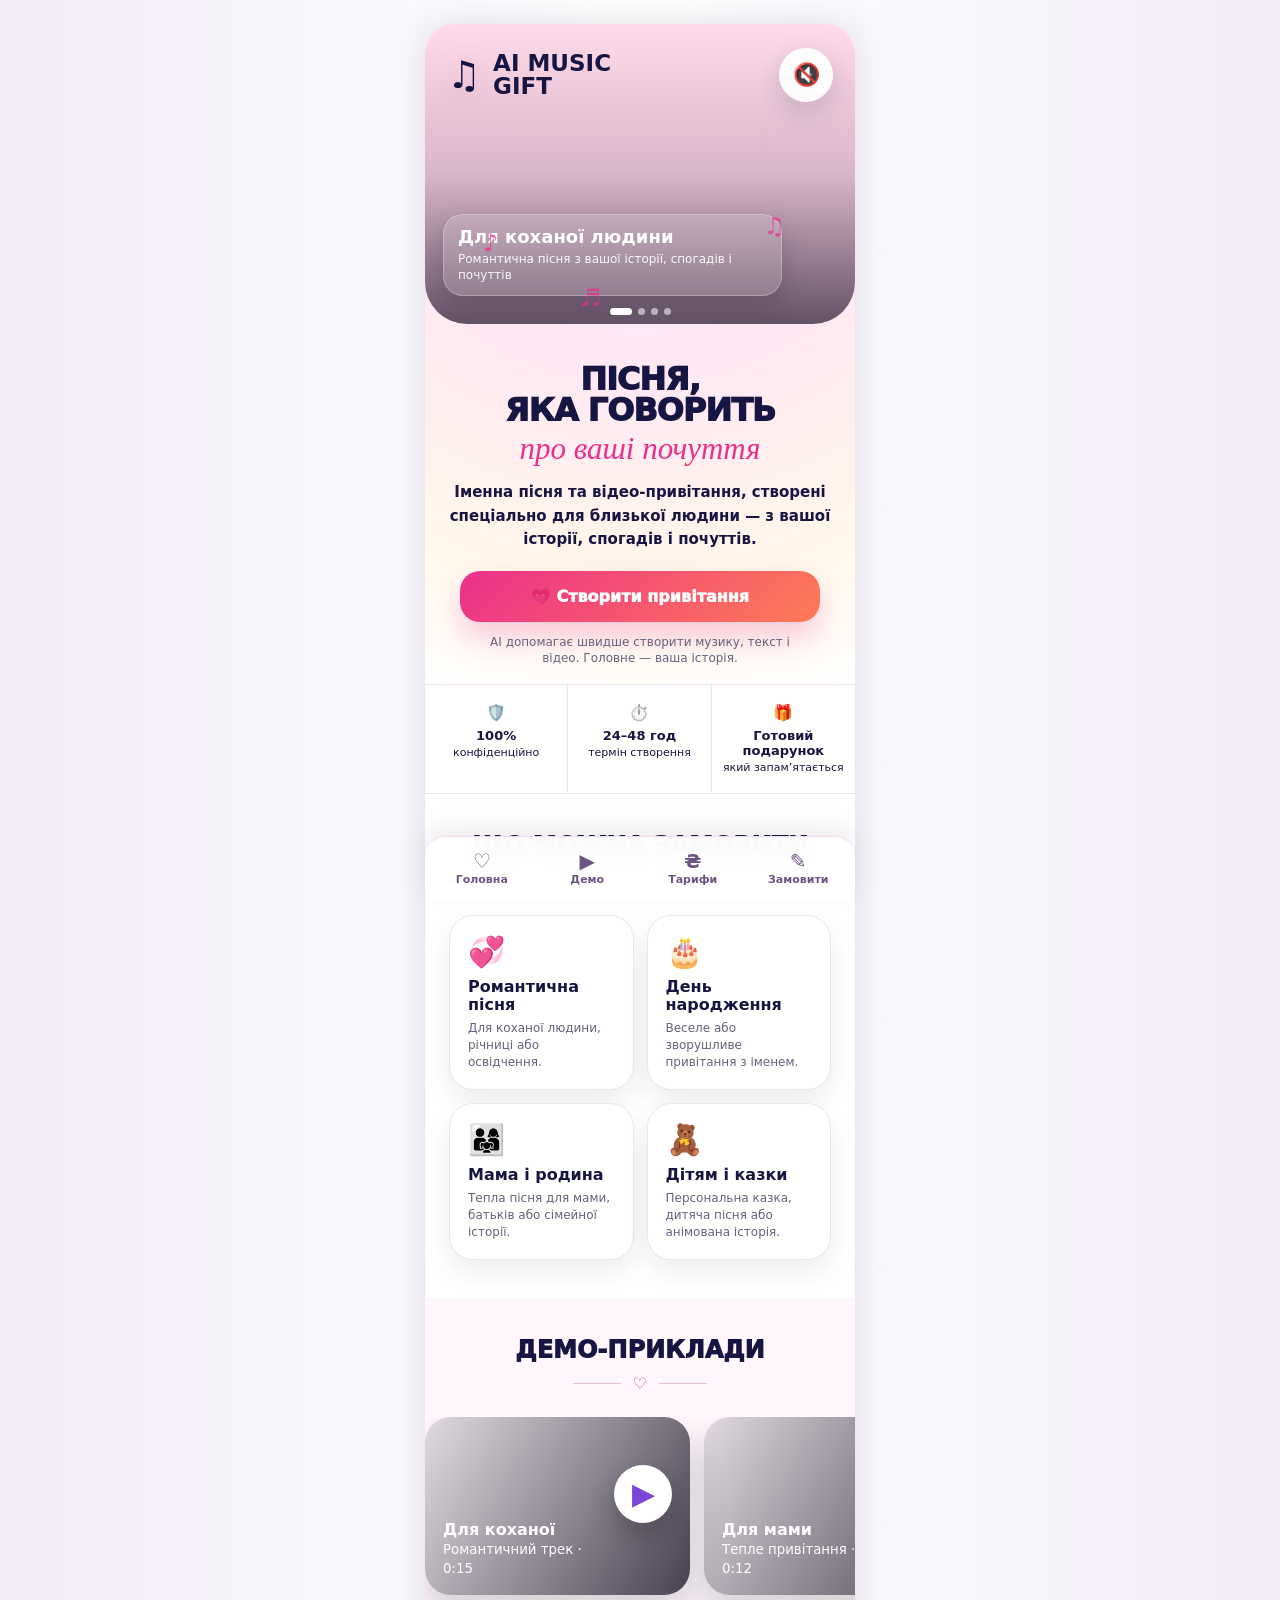
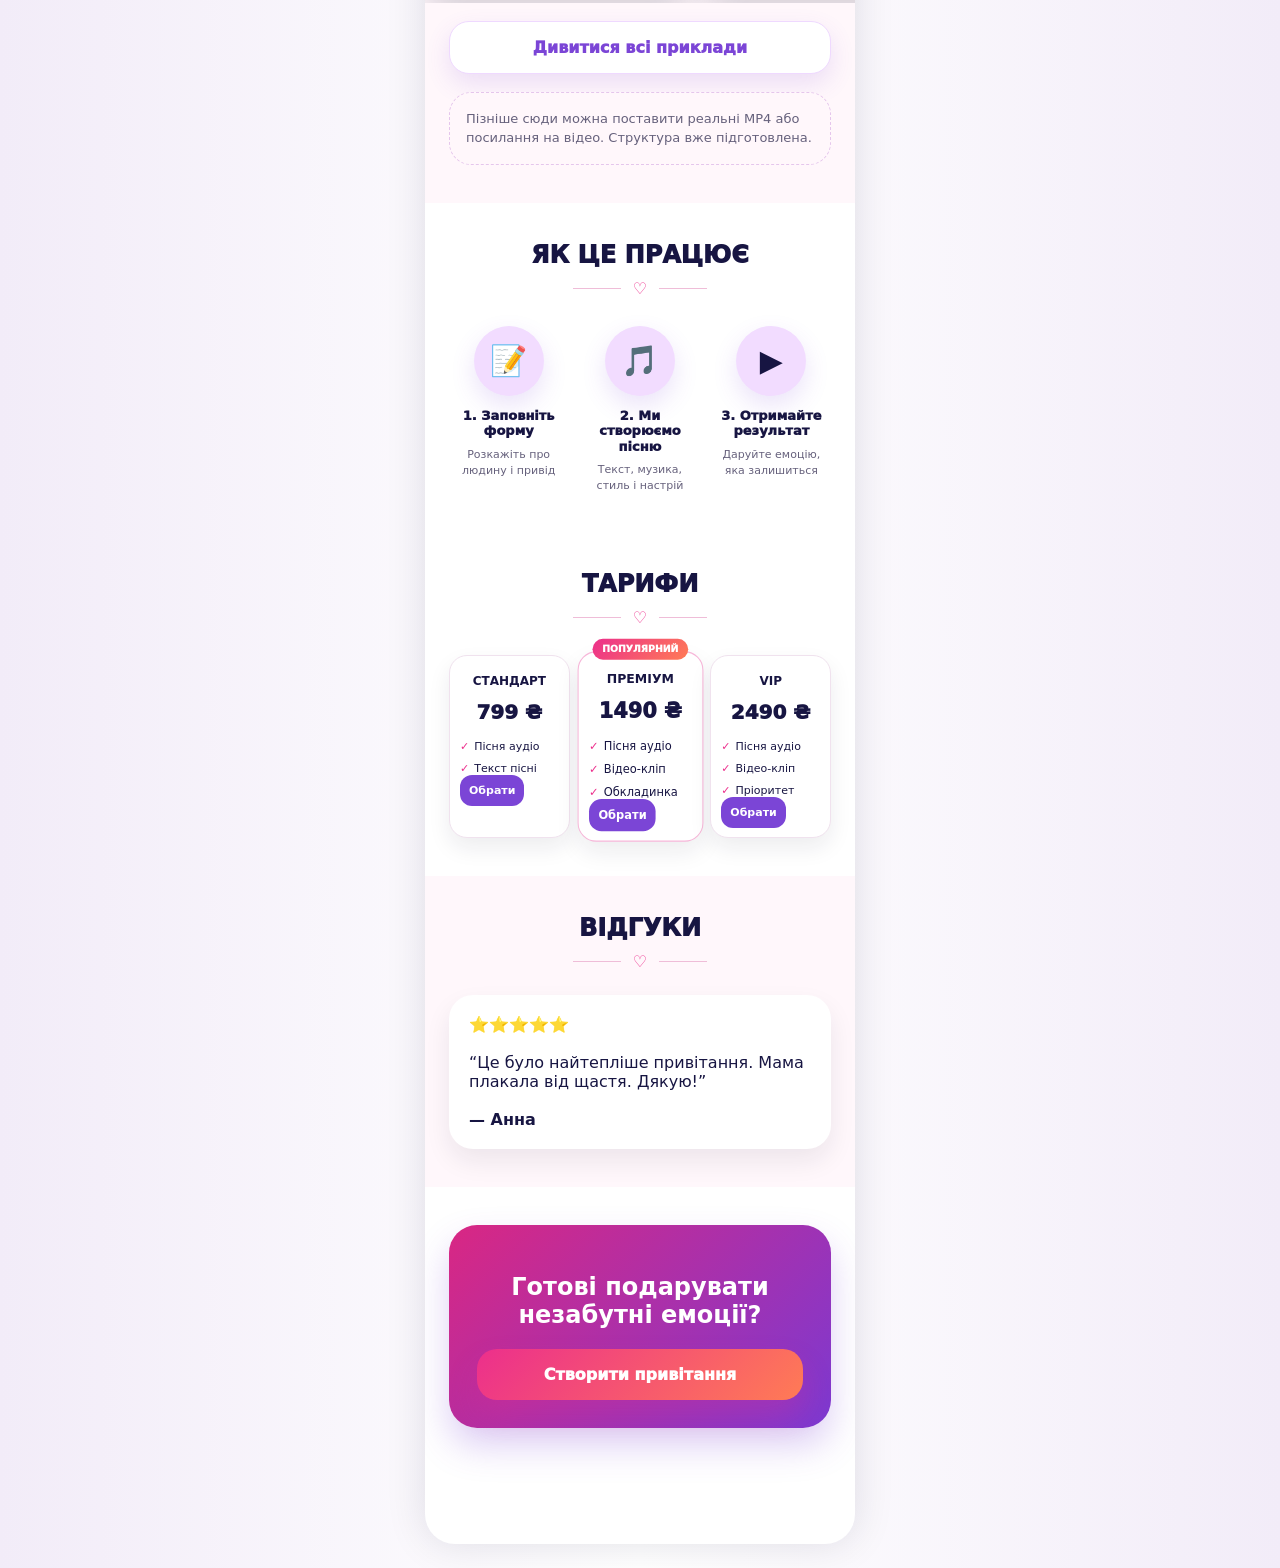
==== commit dedeb1af: "Restore previous homepage" ====
--- a/index.html
+++ b/index.html
@@ -1,153 +1,28 @@
-<!DOCTYPE html>
-<html lang="uk">
-<head>
-  <meta charset="UTF-8" />
-  <meta name="viewport" content="width=device-width, initial-scale=1.0" />
-  <title>AI Music Gift — персональна пісня в подарунок</title>
-  <link rel="stylesheet" href="styles-v6.css?v=10" />
-</head>
-
-<body>
-<main class="shell">
-
-  <section class="hero">
-    <div class="hero-kicker">Особистий подарунок</div>
-
-    <h1>Персональна пісня для близької людини</h1>
-
-    <p>
-      Створимо іменну пісню з вашої історії, спогадів і теплих слів.
-      Не шаблон — а привітання саме для цієї людини.
-    </p>
-
-    <a class="btn btn-primary" href="order.html?lang=uk">
-      Створити пісню
-    </a>
-
-    <div class="trust-row">
-      <div><strong>100%</strong><span>конфіденційно</span></div>
-      <div><strong>Без</strong><span>шаблонів</span></div>
-      <div><strong>Готовий</strong><span>подарунок</span></div>
-    </div>
-  </section>
-
-  <section class="section">
-    <h2>Що можна замовити?</h2>
-
-    <div class="cards">
-      <a class="mini-card" href="order.html?lang=uk">
-        <b>💞</b>
-        <h3>Для коханої людини</h3>
-        <p>Романтична пісня з особистими словами.</p>
-      </a>
-
-      <a class="mini-card" href="order.html?lang=uk">
-        <b>🎂</b>
-        <h3>День народження</h3>
-        <p>Тепле привітання, яке не забудеться.</p>
-      </a>
-
-      <a class="mini-card" href="order.html?lang=uk">
-        <b>🌸</b>
-        <h3>Для мами або родини</h3>
-        <p>Подяка, любов і важливі сімейні моменти.</p>
-      </a>
-
-      <a class="mini-card" href="order.html?lang=uk">
-        <b>🧸</b>
-        <h3>Для дитини</h3>
-        <p>Легка, добра і казкова пісня.</p>
-      </a>
-
-      <a class="mini-card" href="order.html?lang=uk">
-        <b>🤍</b>
-        <h3>Подяка</h3>
-        <p>Коли хочеться сказати “дякую” красиво.</p>
-      </a>
-
-      <a class="mini-card" href="order.html?lang=uk">
-        <b>🕊️</b>
-        <h3>Підтримка на відстані</h3>
-        <p>Пісня для людини, якій зараз важливо відчути тепло.</p>
-      </a>
-    </div>
-  </section>
-
-  <section class="section soft-block">
-    <h2>Ми не просто генеруємо пісню</h2>
-    <p>
-      Ми дивимось на вашу історію, уточнюємо важливі деталі
-      і створюємо привітання під конкретну людину.
-    </p>
-  </section>
-
-  <section class="section">
-    <h2>Як це працює?</h2>
-
-    <div class="steps">
-      <div><strong>1</strong><span>Заповнюєте анкету</span></div>
-      <div><strong>2</strong><span>Ми уточнюємо деталі</span></div>
-      <div><strong>3</strong><span>Створюємо пісню</span></div>
-      <div><strong>4</strong><span>Ви отримуєте аудіофайл</span></div>
-    </div>
-
-    <a class="btn btn-primary" href="order.html?lang=uk">
-      Заповнити анкету
-    </a>
-  </section>
-
-  <section class="section">
-    <h2>Тарифи</h2>
-
-    <div class="tariff-list">
-      <article class="tariff-card">
-        <div class="tariff-badge">Простий подарунок</div>
-        <h2>Швидка пісня</h2>
-        <div class="tariff-price">500 грн</div>
-        <p class="tariff-desc">
-          Для теплого привітання без довгої історії.
-          Підходить для дня народження, подяки або простого “люблю”.
-        </p>
-        <a class="btn btn-primary" href="order.html?lang=uk">
-          Замовити
-        </a>
-      </article>
-
-      <article class="tariff-card tariff-card-featured">
-        <div class="tariff-badge">Більше особистого сенсу</div>
-        <h2>Пісня з історією</h2>
-        <div class="tariff-price">1000 грн</div>
-        <p class="tariff-desc">
-          Для глибшої пісні з деталями, спогадами,
-          історією та важливими словами.
-        </p>
-        <a class="btn btn-primary" href="order.html?lang=uk">
-          Замовити
-        </a>
-      </article>
-    </div>
-  </section>
-
-  <section class="section">
-    <h2>Демо-приклади</h2>
-    <p class="small-text">
-      Скоро тут будуть приклади пісень: для мами, для коханої людини і на день народження.
-    </p>
-
-    <a class="btn btn-secondary" href="demos.html?lang=uk">
-      Перейти до демо
-    </a>
-  </section>
-
-  <nav class="bottom-nav">
-    <a href="index.html?lang=uk"><b>♡</b><span>Головна</span></a>
-    <a href="demos.html?lang=uk"><b>▶</b><span>Демо</span></a>
-    <a href="tariffs.html?lang=uk"><b>₴</b><span>Тарифи</span></a>
-    <a href="order.html?lang=uk"><b>✎</b><span>Замовити</span></a>
-  </nav>
-
-</main>
-
-<script src="app.js"></script>
-</body>
-</html>
+<!doctype html><html lang="uk"><head><meta charset="utf-8"><meta name="viewport" content="width=device-width,initial-scale=1"><title>AI Music Gift — іменні музичні привітання</title><link rel="stylesheet" href="styles-v6.css"></head><body><main class="shell">
+<section class="hero-v6">
+  <div class="hero-carousel" id="heroCarousel">
+    <div class="hero-slide active" style="background-image:url('https://images.unsplash.com/photo-1516589178581-6cd7833ae3b2?q=80&w=1200&auto=format&fit=crop')"><div class="slide-caption"><b>Для коханої людини</b><small>Романтична пісня з вашої історії, спогадів і почуттів</small></div></div>
+    <div class="hero-slide" style="background-image:url('https://images.unsplash.com/photo-1518199266791-5375a83190b7?q=80&w=1200&auto=format&fit=crop')"><div class="slide-caption"><b>Для мами та родини</b><small>Тепле привітання, яке хочеться переслухати</small></div></div>
+    <div class="hero-slide" style="background-image:url('https://images.unsplash.com/photo-1530103862676-de8c9debad1d?q=80&w=1200&auto=format&fit=crop')"><div class="slide-caption"><b>На день народження</b><small>Весела або зворушлива пісня замість звичайної листівки</small></div></div>
+    <div class="hero-slide" style="background-image:url('https://images.unsplash.com/photo-1503454537195-1dcabb73ffb9?q=80&w=1200&auto=format&fit=crop')"><div class="slide-caption"><b>Для дітей</b><small>Казкова пісня або маленька історія з іменем дитини</small></div></div>
+    <div class="hero-dots"><button class="hero-dot active" data-slide="0"></button><button class="hero-dot" data-slide="1"></button><button class="hero-dot" data-slide="2"></button><button class="hero-dot" data-slide="3"></button></div>
+  </div>
+  <div class="top"><div class="logo"><div class="mark">♫</div><div>AI MUSIC<br>GIFT</div></div><div class="top-actions"><button class="sound-icon" data-sound onclick="playDemo()" aria-label="Увімкнути звук">🔇</button></div></div>
+  <div class="wave"><span class="bar"></span><span class="bar"></span><span class="bar"></span><span class="bar"></span><span class="bar"></span><span class="bar"></span><span class="bar"></span><span class="bar"></span><span class="bar"></span><span class="bar"></span><span class="bar"></span><span class="bar"></span><span class="bar"></span><span class="bar"></span><span class="bar"></span><span class="bar"></span><span class="bar"></span><span class="bar"></span><span class="bar"></span><span class="bar"></span><span class="bar"></span><span class="bar"></span><span class="bar"></span><span class="bar"></span></div>
+  <div class="note n1">♪</div><div class="note n2">♫</div><div class="note n3">♬</div>
+  <div class="hero-copy">
+    <h1>ПІСНЯ,<br>ЯКА ГОВОРИТЬ</h1>
+    <div class="script">про ваші почуття</div>
+    <p class="lead">Іменна пісня та відео-привітання, створені спеціально для близької людини — з вашої історії, спогадів і почуттів.</p>
+    <div class="cta-row"><a class="btn btn-primary" href="order.html">💗 Створити привітання</a></div>
+    <p class="ai-note">AI допомагає швидше створити музику, текст і відео. Головне — ваша історія.</p>
+  </div>
+</section>
+<section class="benefits"><div class="benefit">🛡️<b>100%</b><span>конфіденційно</span></div><div class="benefit">⏱️<b>24–48 год</b><span>термін створення</span></div><div class="benefit">🎁<b>Готовий подарунок</b><span>який запам’ятається</span></div></section>
+<section class="section"><div class="title"><h2>ЩО МОЖНА ЗАМОВИТИ</h2><div class="orn">♡</div></div><div class="product-grid"><a class="product-card" href="product-romantic.html"><div class="emoji">💞</div><h3>Романтична пісня</h3><p>Для коханої людини, річниці або освідчення.</p></a><a class="product-card" href="product-birthday.html"><div class="emoji">🎂</div><h3>День народження</h3><p>Веселе або зворушливе привітання з іменем.</p></a><a class="product-card" href="product-family.html"><div class="emoji">👨‍👩‍👧</div><h3>Мама і родина</h3><p>Тепла пісня для мами, батьків або сімейної історії.</p></a><a class="product-card" href="product-kids.html"><div class="emoji">🧸</div><h3>Дітям і казки</h3><p>Персональна казка, дитяча пісня або анімована історія.</p></a></div></section>
+<section class="section soft"><div class="title"><h2>ДЕМО-ПРИКЛАДИ</h2><div class="orn">♡</div></div><div class="demo-strip"><div class="demo-tile" style="background-image:url('https://images.unsplash.com/photo-1519741497674-611481863552?q=80&w=1200&auto=format&fit=crop')"><button class="play-big" onclick="playDemo()">▶</button><div class="demo-text"><b>Для коханої</b><br><small>Романтичний трек · 0:15</small></div></div><div class="demo-tile" style="background-image:url('https://images.unsplash.com/photo-1518199266791-5375a83190b7?q=80&w=1200&auto=format&fit=crop')"><button class="play-big" onclick="playDemo()">▶</button><div class="demo-text"><b>Для мами</b><br><small>Тепле привітання · 0:12</small></div></div><div class="demo-tile" style="background-image:url('https://images.unsplash.com/photo-1530103862676-de8c9debad1d?q=80&w=1200&auto=format&fit=crop')"><button class="play-big" onclick="playDemo()">▶</button><div class="demo-text"><b>День народження</b><br><small>Святковий приклад · 0:10</small></div></div></div><a class="btn btn-secondary" style="margin-top:18px" href="demos.html">Дивитися всі приклади</a><div class="media-note">Пізніше сюди можна поставити реальні MP4 або посилання на відео. Структура вже підготовлена.</div></section>
+<section class="section"><div class="title"><h2>ЯК ЦЕ ПРАЦЮЄ</h2><div class="orn">♡</div></div><div class="steps"><div><div class="icon-bubble">📝</div><div class="small-title">1. Заповніть форму</div><div class="small-text">Розкажіть про людину і привід</div></div><div><div class="icon-bubble">🎵</div><div class="small-title">2. Ми створюємо пісню</div><div class="small-text">Текст, музика, стиль і настрій</div></div><div><div class="icon-bubble">▶️</div><div class="small-title">3. Отримайте результат</div><div class="small-text">Даруйте емоцію, яка залишиться</div></div></div></section>
+<section class="section"><div class="title"><h2>ТАРИФИ</h2><div class="orn">♡</div></div><div class="cards"><div class="price"><h3>СТАНДАРТ</h3><div class="money">799 ₴</div><ul><li>Пісня аудіо</li><li>Текст пісні</li></ul><a class="mini-btn" href="tariffs.html">Обрати</a></div><div class="price pop"><div class="badge">ПОПУЛЯРНИЙ</div><h3>ПРЕМІУМ</h3><div class="money">1490 ₴</div><ul><li>Пісня аудіо</li><li>Відео-кліп</li><li>Обкладинка</li></ul><a class="mini-btn" href="tariffs.html">Обрати</a></div><div class="price"><h3>VIP</h3><div class="money">2490 ₴</div><ul><li>Пісня аудіо</li><li>Відео-кліп</li><li>Пріоритет</li></ul><a class="mini-btn" href="tariffs.html">Обрати</a></div></div></section>
+<section class="section soft"><div class="title"><h2>ВІДГУКИ</h2><div class="orn">♡</div></div><div class="review">⭐️⭐️⭐️⭐️⭐️<br><br>“Це було найтепліше привітання. Мама плакала від щастя. Дякую!”<br><br><b>— Анна</b></div></section>
+<section class="section"><div class="final"><h2>Готові подарувати незабутні емоції?</h2><a class="btn btn-primary" href="order.html">Створити привітання</a></div></section>
+<nav class="bottom-nav"><a href="index.html"><b>♡</b>Головна</a><a href="demos.html"><b>▶</b>Демо</a><a href="tariffs.html"><b>₴</b>Тарифи</a><a href="order.html"><b>✎</b>Замовити</a></nav></main><script src="app.js"></script></body></html>
